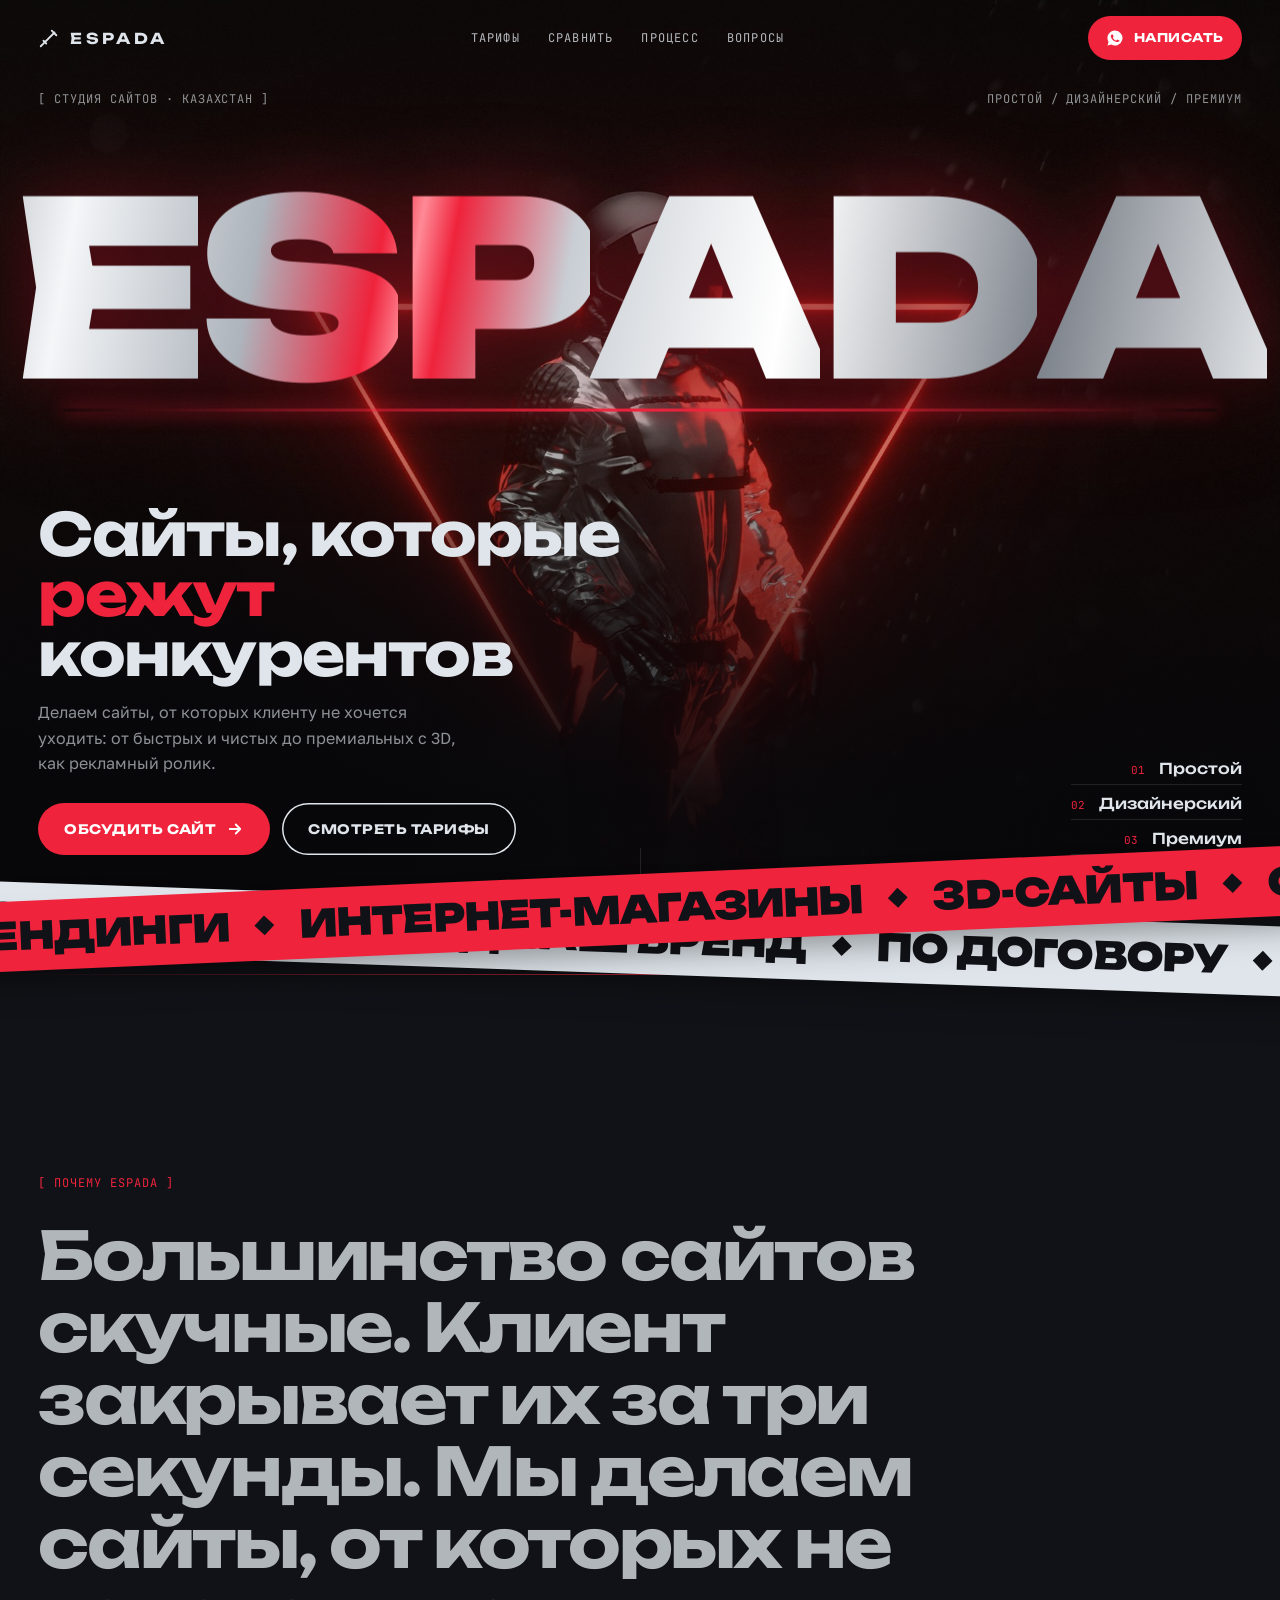
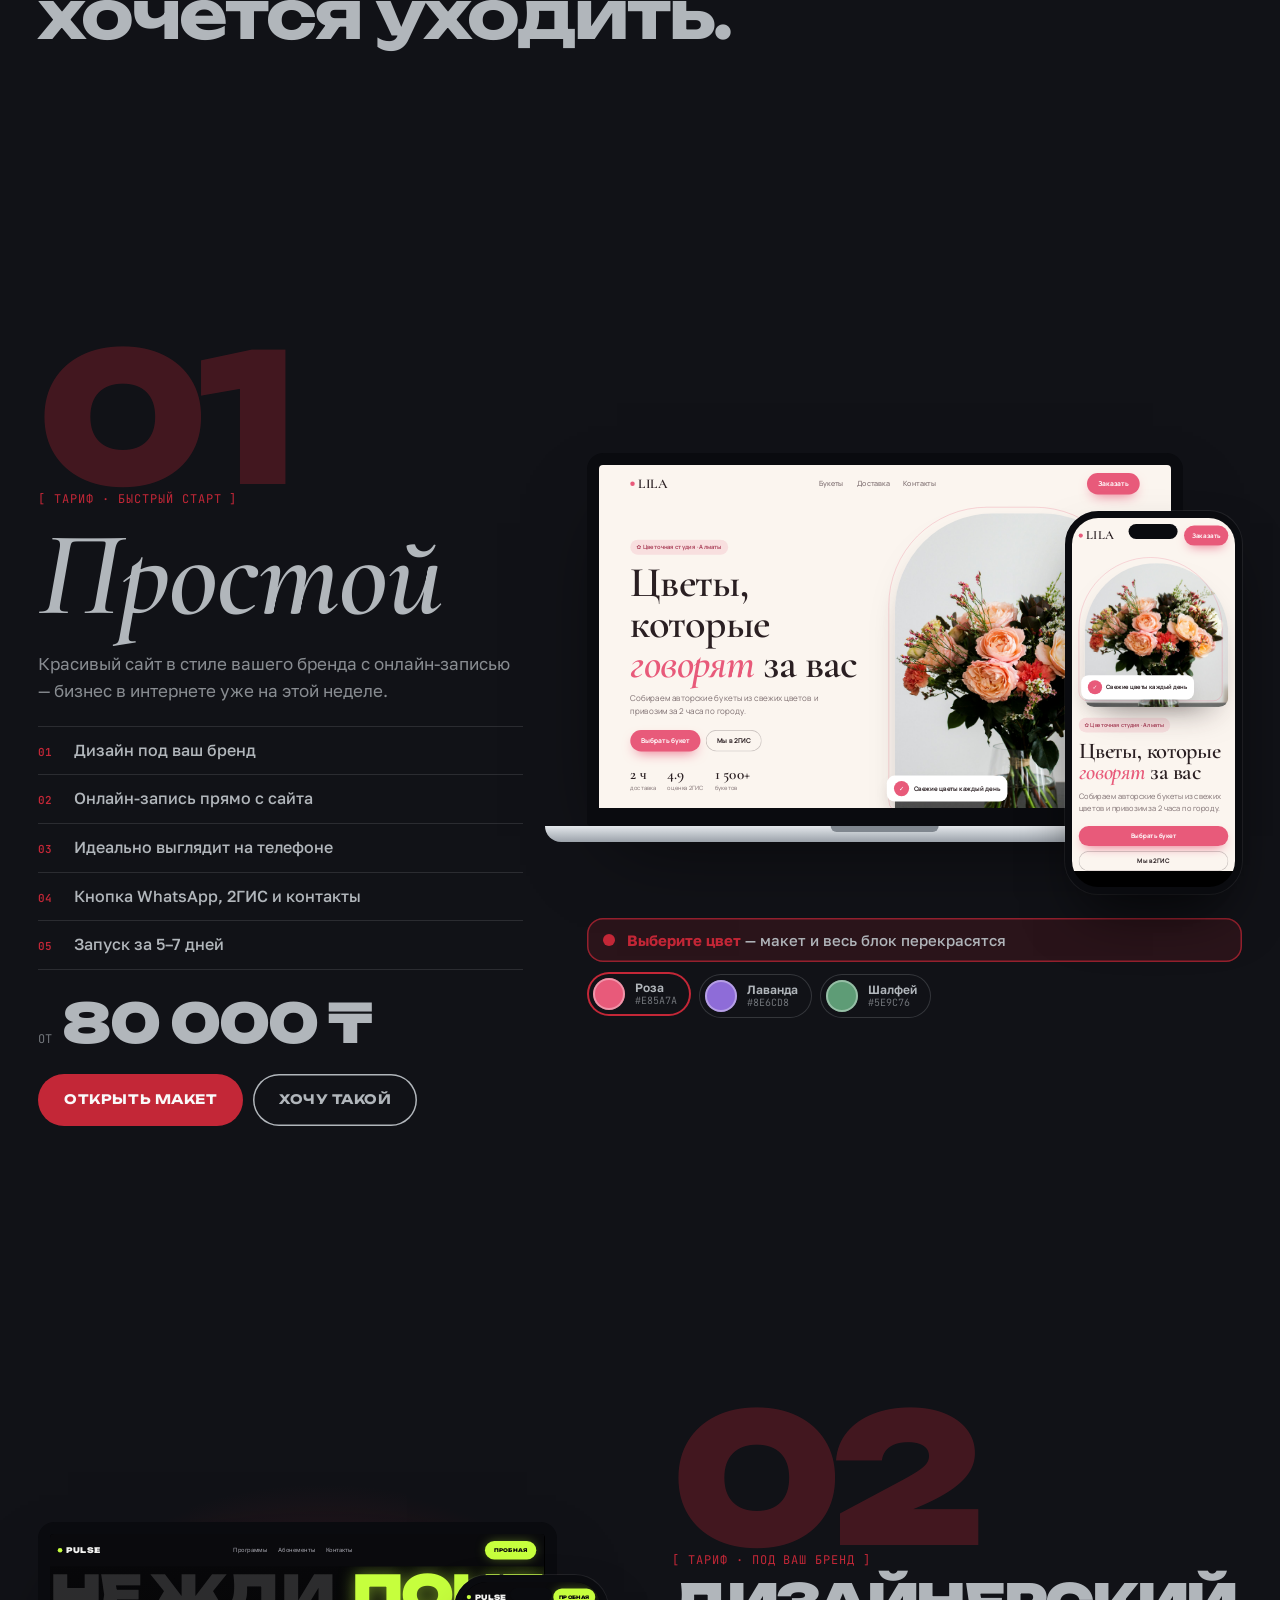
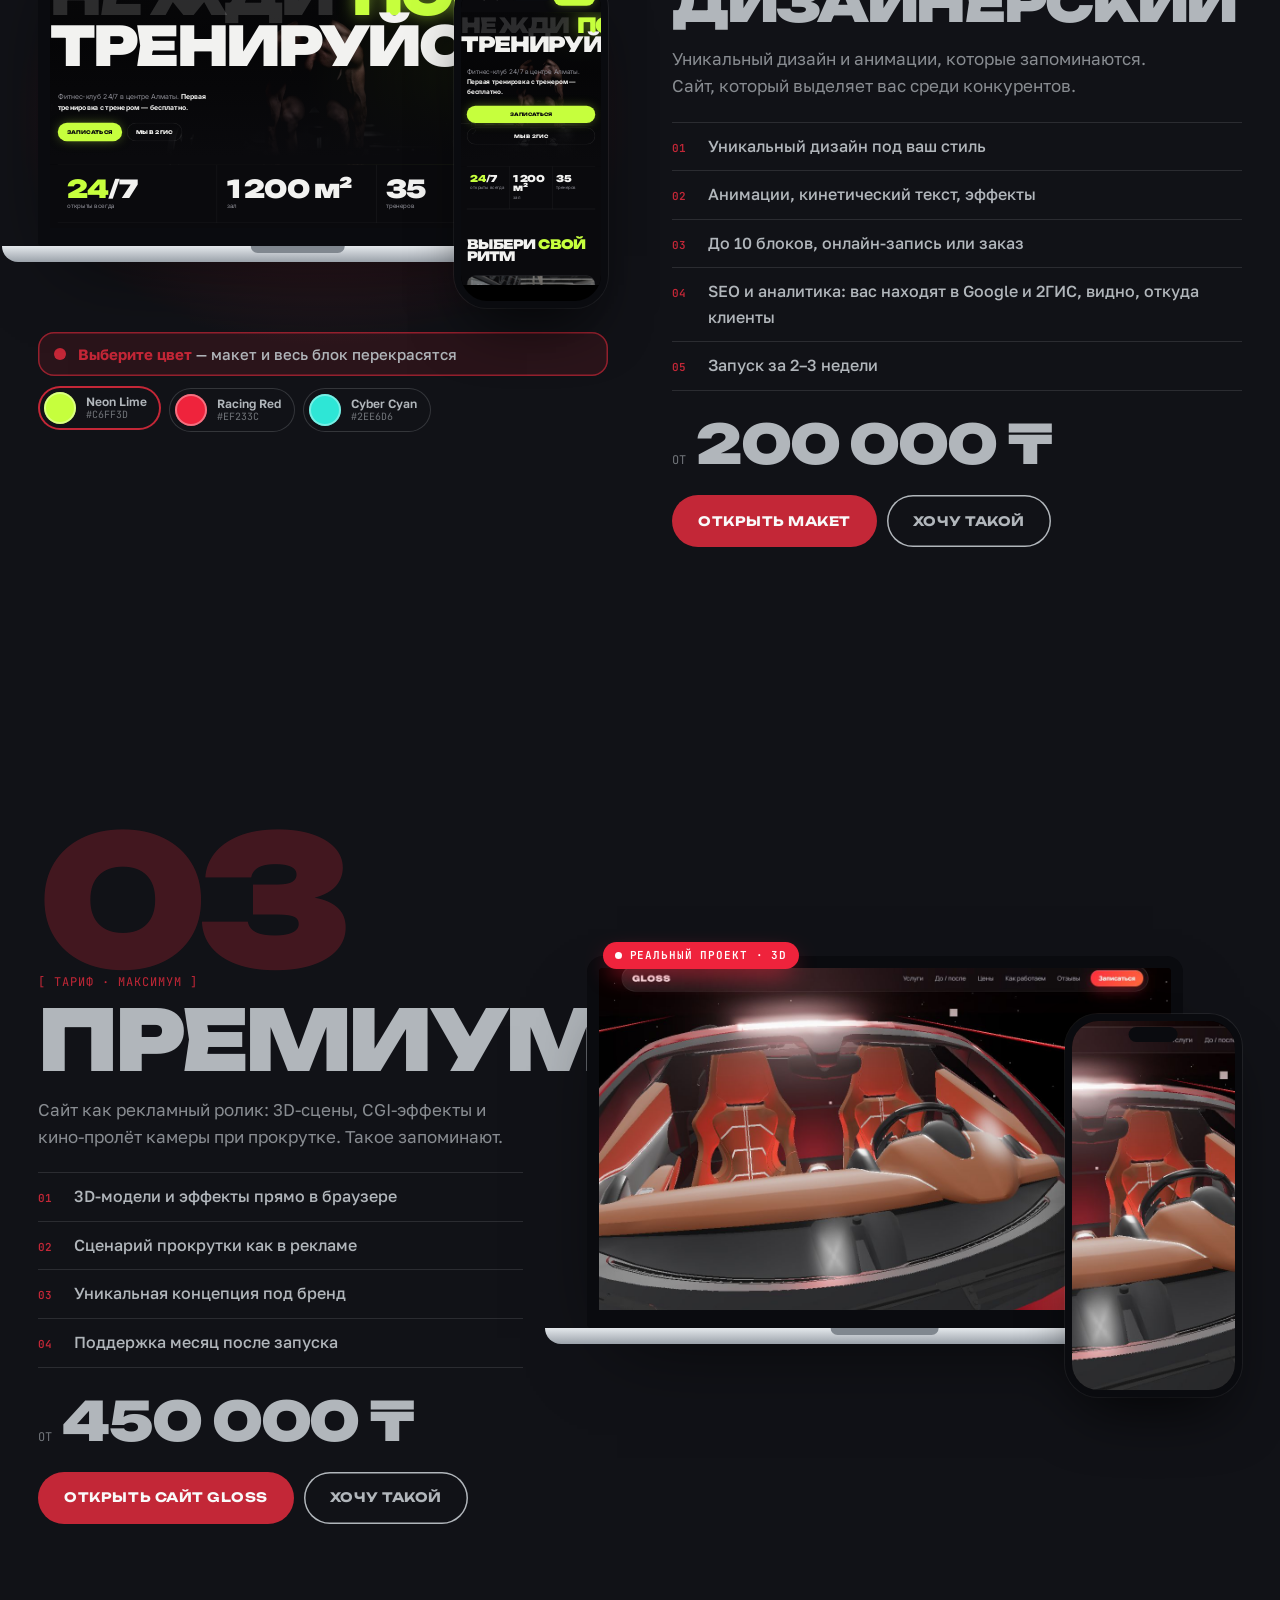
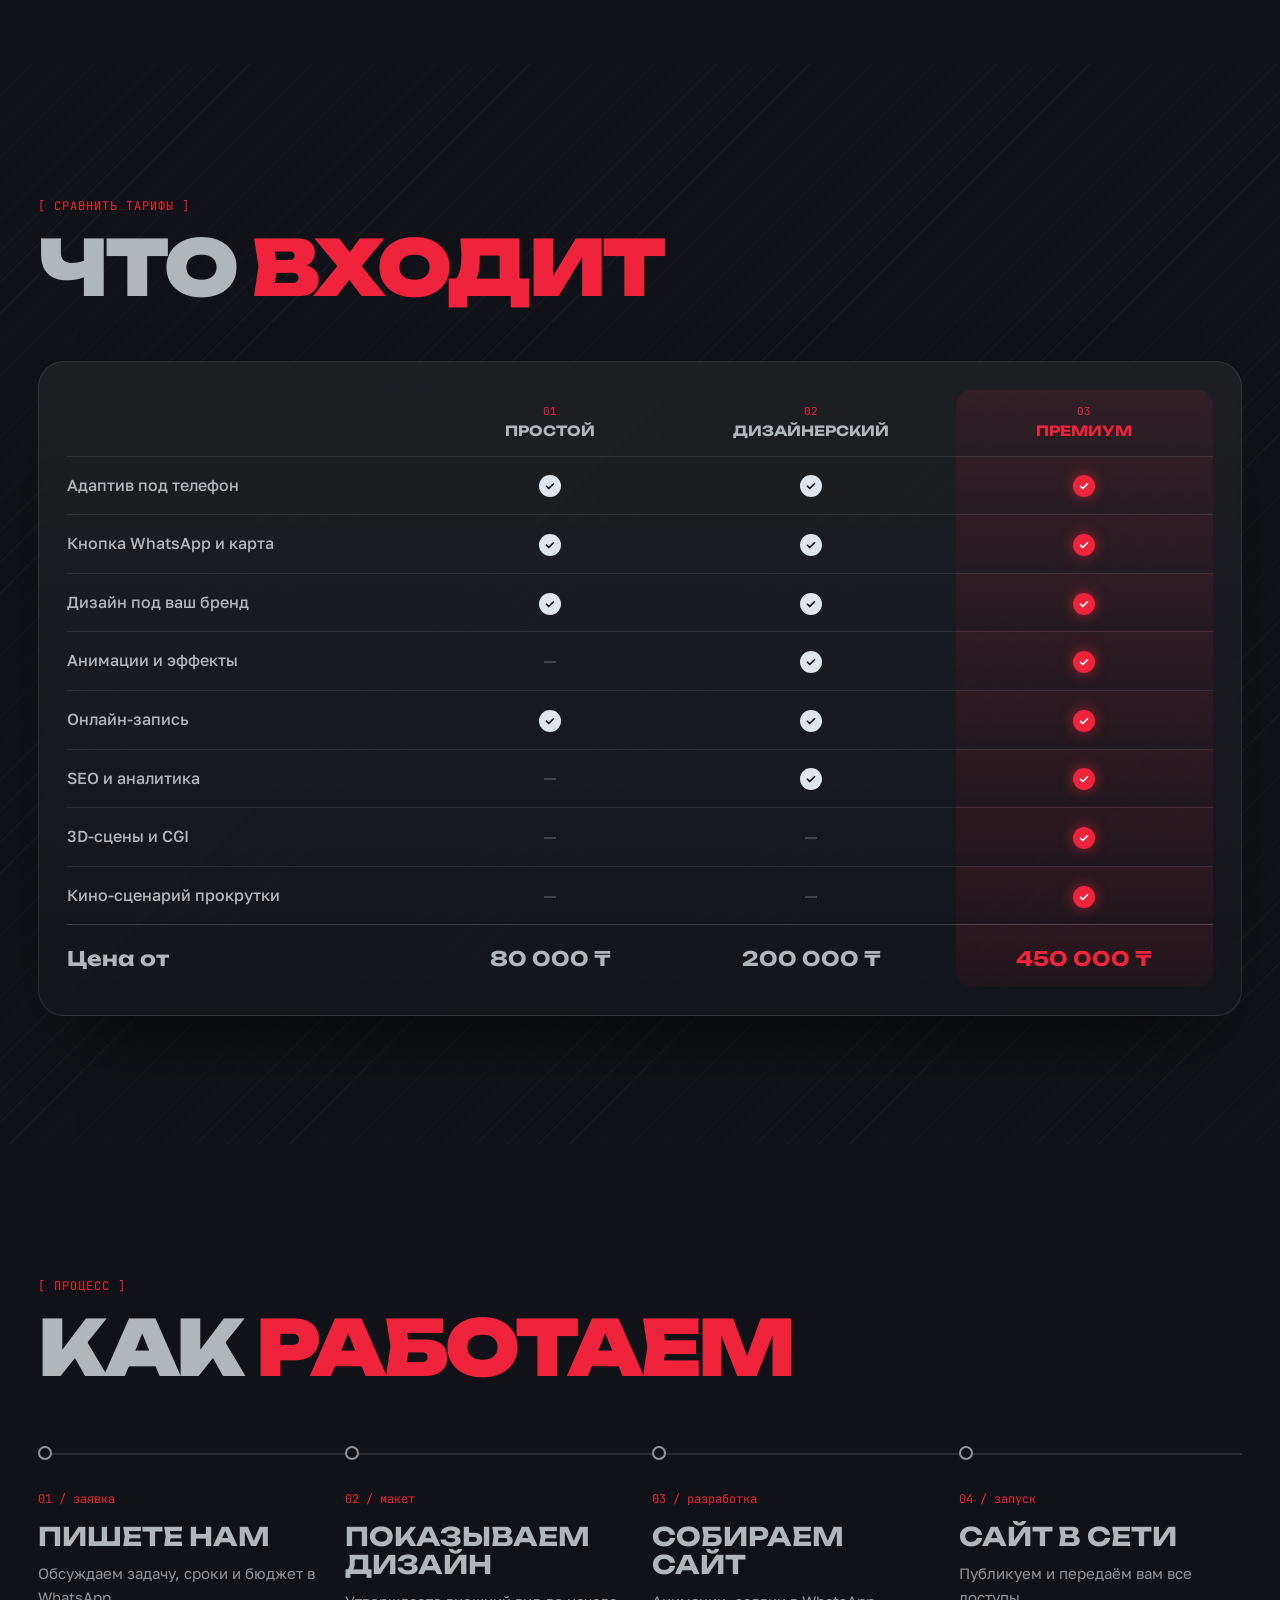
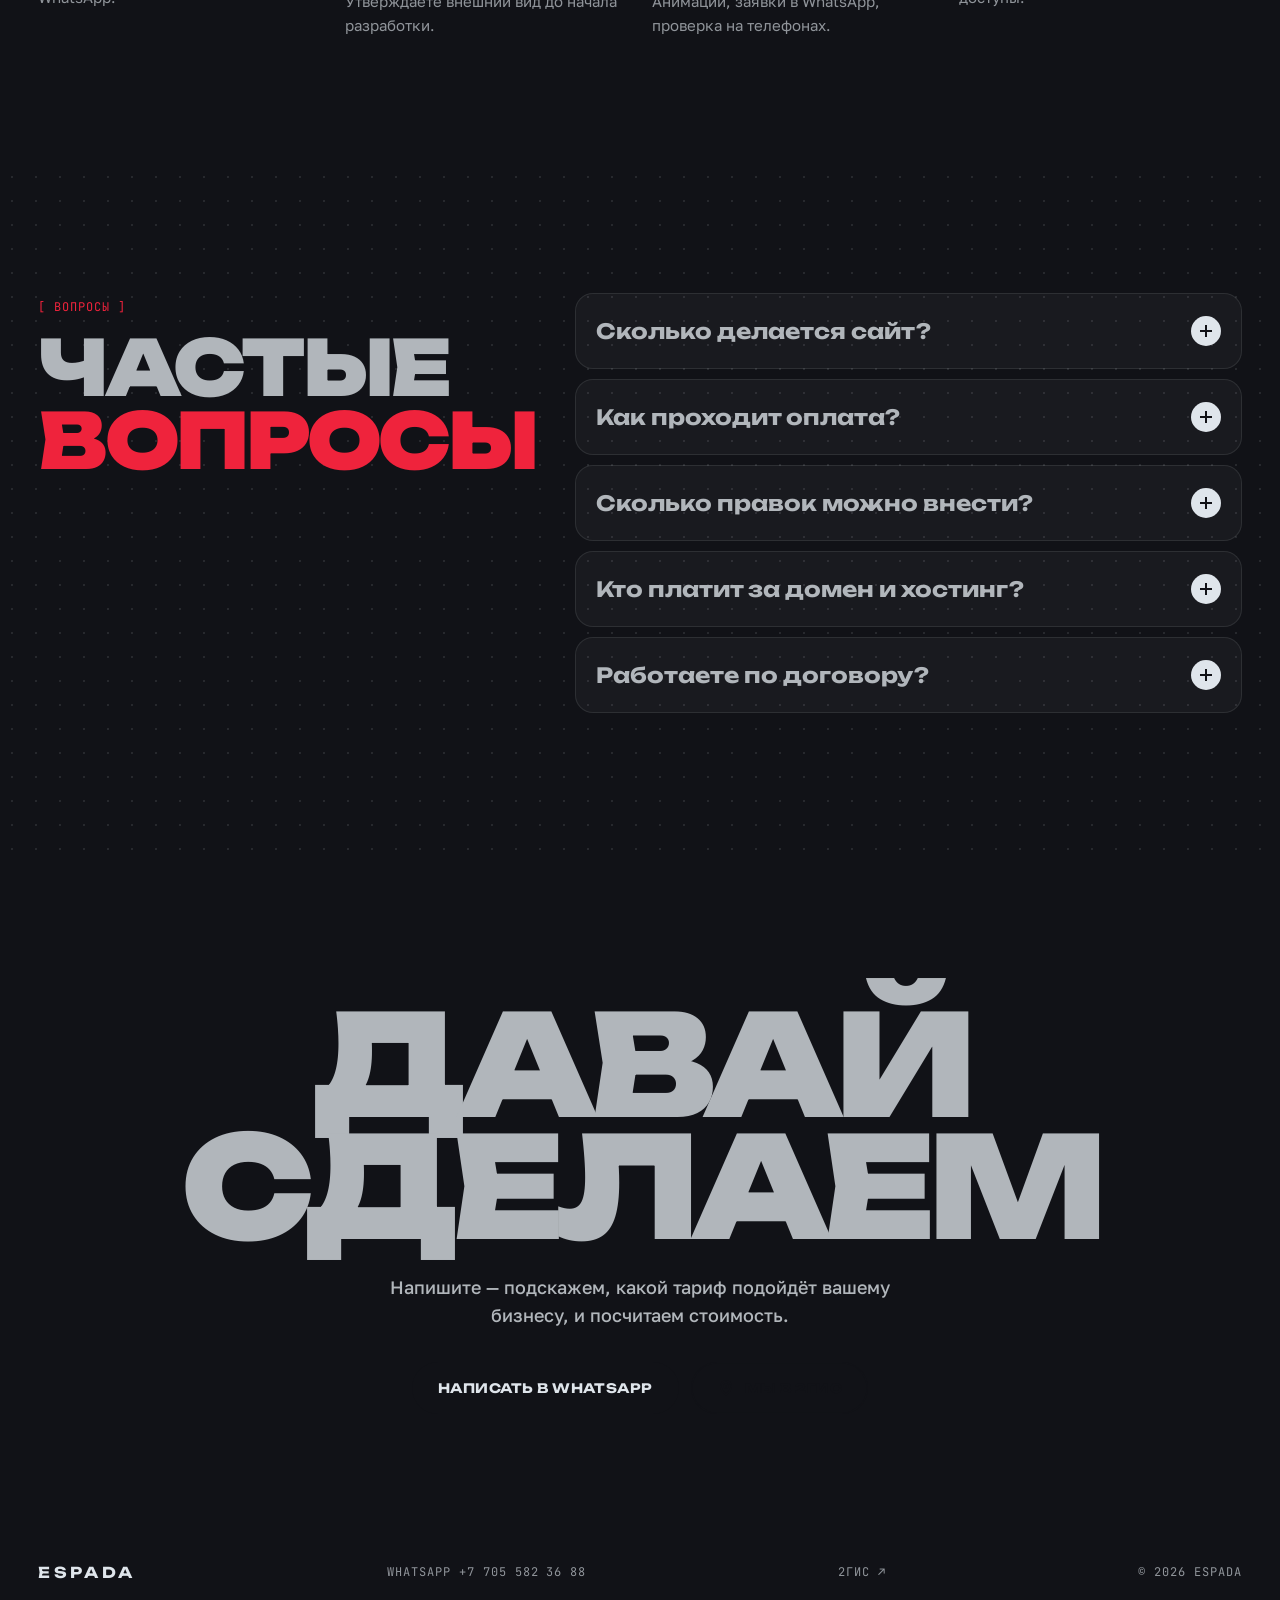
==== espada/index.html @ 8c9528d0 "ESPADA: astronaut hero instead of 3D, one-time title sheen, pause hidden mockups Co-Authored-By: Cla" ====
<!doctype html>
<html lang="ru">
<head>
<meta charset="utf-8">
<meta name="viewport" content="width=device-width, initial-scale=1, viewport-fit=cover">
<title>ESPADA — студия сайтов</title>
<meta name="description" content="ESPADA — студия сайтов. Простой, дизайнерский и премиум-сайт. Посмотрите живые макеты и выберите свой.">
<meta name="theme-color" content="#111217">
<link rel="icon" href="data:image/svg+xml,%3Csvg xmlns=%27http://www.w3.org/2000/svg%27 viewBox=%270 0 32 32%27%3E%3Crect width=%2732%27 height=%2732%27 rx=%278%27 fill=%27%23111217%27/%3E%3Cpath d=%27M8 24L22 10M19 8l5 5%27 stroke=%27%23EF233C%27 stroke-width=%273%27 stroke-linecap=%27round%27/%3E%3C/svg%3E">
<link rel="preconnect" href="https://fonts.googleapis.com">
<link rel="preconnect" href="https://fonts.gstatic.com" crossorigin>
<link href="https://fonts.googleapis.com/css2?family=Unbounded:wght@500;700;900&family=JetBrains+Mono:wght@400;600&family=Golos+Text:wght@400;500;600&family=Cormorant+Garamond:ital,wght@1,600&display=swap" rel="stylesheet">
<style>
/* Палитра портфолио: Obsidian Black, Ice Grey, Racing Red */
:root{
  --black:#111217; --black2:#191a21; --grey:#DFE5EB; --red:#EF233C; --white:#fff;
  --dim:rgba(223,229,235,.62); --line:rgba(223,229,235,.12);
  --display:"Unbounded","Arial Black",system-ui,sans-serif;
  --mono:"JetBrains Mono",Consolas,"Courier New",monospace;
  --text:"Golos Text",system-ui,-apple-system,"Segoe UI",Roboto,Arial,sans-serif;
  --ease:cubic-bezier(.16,1,.3,1);
  --pad:clamp(16px,3vw,40px);
}
*,*::before,*::after{box-sizing:border-box}
*{margin:0;padding:0}
html{background:var(--black);-webkit-text-size-adjust:100%;scroll-behavior:smooth}
body{background:var(--black);color:var(--grey);font:400 16px/1.6 var(--text);overflow-x:hidden;-webkit-font-smoothing:antialiased}
a{color:inherit;text-decoration:none}
button{font:inherit;color:inherit;background:none;border:0;cursor:pointer}
::selection{background:var(--red);color:var(--black)}
:focus-visible{outline:2px solid var(--red);outline-offset:4px}
.wrap{width:min(1240px,100% - var(--pad)*2);margin-inline:auto}
main{overflow-x:clip}
.mono{font:400 12px/1.5 var(--mono);letter-spacing:.08em;text-transform:uppercase}
.red{color:var(--red)}

/* ── Загрузка ── */
.loader{position:fixed;inset:0;z-index:100;background:var(--black);display:grid;place-content:center;justify-items:center;gap:14px;transition:opacity .5s,visibility .5s}
.loader b{font:700 18px/1 var(--display);letter-spacing:.3em}
.loader i{display:block;width:170px;height:4px;background:var(--line);overflow:hidden;border-radius:4px}
.loader i::after{content:"";display:block;height:100%;background:var(--red);animation:load 1s var(--ease) forwards;transform-origin:left}
@keyframes load{from{transform:scaleX(0)}to{transform:scaleX(1)}}
.loaded .loader{opacity:0;visibility:hidden}

/* ── Шапка ── */
.top{position:fixed;top:0;left:0;right:0;z-index:50;padding:16px var(--pad);display:flex;align-items:center;justify-content:space-between;gap:16px;pointer-events:none}
.top > *{pointer-events:auto}
.top{transition:background .35s,box-shadow .35s}
.top.scrolled{pointer-events:auto;background:rgba(17,18,23,.86);-webkit-backdrop-filter:blur(14px);backdrop-filter:blur(14px);box-shadow:0 1px 0 var(--line)}
.brand,.nav{color:var(--grey)}
.brand{display:flex;align-items:center;gap:10px;font:700 15px/1 var(--display);letter-spacing:.22em}
.brand svg{width:22px;height:22px}
.nav{display:flex;gap:28px}
.nav a{font:400 12px/1 var(--mono);letter-spacing:.1em;text-transform:uppercase;opacity:.8}
.nav a:hover{opacity:1}

.btn{position:relative;display:inline-flex;align-items:center;justify-content:center;gap:10px;min-height:52px;padding:0 26px;border-radius:999px;font:700 13px/1 var(--display);letter-spacing:.04em;text-transform:uppercase;overflow:hidden;isolation:isolate;transition:transform .3s var(--ease),color .3s}
.btn svg{width:18px;height:18px;flex:none}
.btn::before{content:"";position:absolute;inset:0;z-index:-1;border-radius:inherit;transform:translateY(101%);transition:transform .45s var(--ease)}
.btn:hover::before{transform:none}
.btn:active{transform:scale(.97)}
.btn-red{background:var(--red);color:var(--white)}
.btn-red::before{background:var(--white)}
.btn-red:hover{color:var(--black)}
.btn-line{box-shadow:inset 0 0 0 1.5px currentColor}
.btn-line::before{background:currentColor}
.on-dark .btn-line:hover{color:var(--black)}
.on-light .btn-line:hover{color:var(--grey)}
.btn-black{background:var(--black);color:var(--grey)}
.btn-black::before{background:var(--white)}
.btn-black:hover{color:var(--black)}
.top .btn{min-height:44px;padding:0 18px;font-size:12px}

/* ── Первый экран ── */
.hero{position:relative;height:100svh;min-height:640px;overflow:hidden;background:
  radial-gradient(60% 50% at 50% 45%,rgba(239,35,60,.16),transparent 70%),var(--black)}
.hero-word{position:absolute;left:50%;top:32%;transform:translate(-50%,-50%);display:flex;font:900 clamp(78px,19vw,280px)/.9 var(--display);letter-spacing:-.05em;white-space:nowrap;user-select:none;pointer-events:none;perspective:900px;filter:drop-shadow(0 0 40px rgba(239,35,60,.35)) drop-shadow(0 18px 30px rgba(0,0,0,.6))}
.hero-word span{display:block;color:transparent;
  background:linear-gradient(100deg,#6f757e 0%,#f4f6f8 22%,#aeb4bc 38%,#EF233C 48%,#ff8a96 51%,#EF233C 54%,#c9ced4 64%,#ffffff 80%,#7d838c 100%);
  background-size:600% 100%;background-position:calc(var(--i) * 20%) 0;-webkit-background-clip:text;background-clip:text;
  animation:letterIn 1.3s var(--ease) both,sheen 2.6s ease-in-out 1 both;animation-delay:calc(.25s + var(--i) * .09s),calc(1.4s + var(--i) * .06s);
  transform-origin:50% 100%}
.hero-word span:nth-child(odd){--dir:1}.hero-word span:nth-child(even){--dir:-1}
@keyframes letterIn{from{opacity:0;transform:translateY(60%) rotateX(-90deg);filter:blur(12px)}to{opacity:1;transform:none;filter:none}}
@keyframes sheen{from{background-position:calc(var(--i) * 20% + 300%) 0}to{background-position:calc(var(--i) * 20% - 100%) 0}}
.hero-word::after{content:"";position:absolute;left:4%;right:4%;bottom:-.06em;height:3px;background:linear-gradient(90deg,transparent,var(--red),transparent);box-shadow:0 0 18px var(--red);transform:scaleX(0);animation:underline 1.2s var(--ease) 1s forwards}
@keyframes underline{to{transform:scaleX(1)}}
@media (prefers-reduced-motion:reduce){.hero-word span{animation:none}.hero-word::after{animation:none;transform:none}}
#bg{position:absolute;inset:0;width:100%;height:100%;display:block;object-fit:cover;object-position:50% 30%;transform:scale(1.08);transition:transform 2.4s var(--ease)}
.loaded #bg{transform:none}
.nogl #bg{display:none}
.hero::after{content:"";position:absolute;inset:0;pointer-events:none;background:radial-gradient(70% 55% at 15% 85%,rgba(7,7,10,.85),transparent 70%),linear-gradient(180deg,rgba(7,7,10,.45),transparent 25%,transparent 42%,rgba(7,7,10,.92) 88%)}
.hero > *:not(#bg){z-index:1}
.slash{position:absolute;left:-10%;top:58%;width:120%;height:2px;background:linear-gradient(90deg,transparent,var(--red) 20%,var(--red) 80%,transparent);transform:rotate(-14deg) scaleX(0);transform-origin:left;box-shadow:0 0 24px var(--red);opacity:.85;pointer-events:none}
.loaded .slash{animation:slash 1.1s .35s var(--ease) forwards}
@keyframes slash{to{transform:rotate(-14deg) scaleX(1)}}
.hero-tag{position:absolute;top:90px;left:var(--pad);right:var(--pad);display:flex;justify-content:space-between;gap:16px;color:var(--dim)}
.hero-ui{position:absolute;left:var(--pad);right:var(--pad);bottom:clamp(24px,5vh,48px);display:grid;grid-template-columns:1fr auto;gap:32px;align-items:end}
.hero h1{font:700 clamp(30px,4.6vw,64px)/1.02 var(--display);letter-spacing:-.03em;max-width:13ch}
.hero h1 em{font-style:normal;color:var(--red)}
.hero p{color:var(--dim);max-width:440px;margin:16px 0 26px}
.hero .cta{display:flex;gap:12px;flex-wrap:wrap}
.tier-index{display:grid;gap:4px;text-align:right}
.tier-index a{display:flex;gap:14px;justify-content:flex-end;align-items:baseline;padding:6px 0;border-bottom:1px solid var(--line);font:500 15px/1.2 var(--display);transition:color .25s,padding .3s var(--ease)}
.tier-index a span{font:400 11px/1 var(--mono);color:var(--red)}
.tier-index a:hover{color:var(--red);padding-right:8px}
.scroll-hint{position:absolute;left:50%;bottom:14px;transform:translateX(-50%);width:1px;height:38px;background:var(--line);overflow:hidden}
.scroll-hint::after{content:"";position:absolute;left:0;top:-40%;width:100%;height:40%;background:var(--red);animation:hint 1.8s infinite}
@keyframes hint{to{top:100%}}

/* ── Лента ── */
.ribbon{position:relative;z-index:2;background:var(--red);color:var(--black);transform:rotate(-2.5deg);margin:-26px -4% 0;padding:16px 0;overflow:hidden;box-shadow:0 20px 40px -20px rgba(0,0,0,.6)}
.ribbon.alt{background:var(--grey);transform:rotate(2deg);margin-top:-40px;z-index:1}
.track{display:flex;width:max-content;animation:run 26s linear infinite}
.ribbon.alt .track{animation-direction:reverse;animation-duration:32s}
.track span{display:flex;align-items:center;gap:28px;padding-right:28px;font:900 clamp(20px,3vw,38px)/1 var(--display);text-transform:uppercase;letter-spacing:-.02em;white-space:nowrap}
.track span::after{content:"";width:14px;height:14px;background:currentColor;transform:rotate(45deg)}
@keyframes run{to{transform:translateX(-50%)}}

/* ── Манифест ── */
.manifest{background:var(--grey);color:var(--black);padding:clamp(110px,16vw,200px) 0 clamp(90px,12vw,160px)}
.manifest .mono{color:var(--red);margin-bottom:28px;display:block}
.manifest p{font:700 clamp(28px,5.2vw,74px)/1.08 var(--display);letter-spacing:-.035em;max-width:17ch}
.manifest .w{opacity:.14;transition:opacity .35s}
.manifest .w.on{opacity:1}
.manifest .w.r.on{color:var(--red)}

/* ── Тарифы ── */
.tier{position:relative;padding:clamp(80px,11vw,150px) 0;overflow:hidden}
.tier.light{background:var(--grey);color:var(--black)}
.tier.dark{background:var(--black);color:var(--grey)}
.tier.premium{background:radial-gradient(70% 60% at 75% 50%,rgba(239,35,60,.32),transparent 70%),radial-gradient(40% 40% at 10% 90%,rgba(239,35,60,.18),transparent 70%),var(--black)}
.tier-grid{display:grid;grid-template-columns:.85fr 1.15fr;gap:clamp(32px,5vw,80px);align-items:center}
.tier.flip .tier-info{order:2}
.tier.flip .tier-grid{grid-template-columns:1fr 1fr}
.tier-grid>*{min-width:0}
.tier.flip h2{font-size:clamp(26px,7.2vw,52px)}
.big-n{font:900 clamp(90px,14vw,200px)/.8 var(--display);letter-spacing:-.06em;color:currentColor;opacity:.1;display:block;margin-bottom:-.12em}
.tier .mono{display:inline-block;margin:22px 0 10px;color:var(--red)}
.tier h2{font:900 clamp(34px,8.6vw,84px)/.92 var(--display);letter-spacing:-.045em;text-transform:uppercase;white-space:nowrap}
.tier .lead{margin:18px 0 22px;max-width:44ch;opacity:.75;font-size:17px}
.tier ul{list-style:none;display:grid;gap:0;margin-bottom:26px}
.tier li{display:flex;gap:14px;align-items:baseline;padding:11px 0;border-top:1px solid currentColor;border-color:color-mix(in srgb,currentColor 16%,transparent);font-weight:500}
.tier li:last-child{border-bottom:1px solid color-mix(in srgb,currentColor 16%,transparent)}
.tier li b{font:600 11px/1 var(--mono);color:var(--red);flex:none;width:22px}
.price{display:flex;align-items:baseline;gap:10px;margin-bottom:24px}
.price small{font:400 12px/1 var(--mono);text-transform:uppercase;opacity:.6}
.price strong{font:900 clamp(34px,5vw,54px)/1 var(--display);letter-spacing:-.04em}
.actions{display:flex;gap:10px;flex-wrap:wrap}

/* устройства */
.devices{position:relative;padding:0 9% 8% 0}
.laptop .screen{position:relative;border:clamp(6px,1vw,12px) solid #0a0b0f;border-bottom-width:clamp(10px,1.6vw,18px);border-radius:16px 16px 4px 4px;aspect-ratio:16/10;overflow:hidden;background:#000;box-shadow:0 40px 80px -30px rgba(0,0,0,.65)}
.laptop .base{position:relative;height:clamp(10px,1.3vw,16px);margin:0 -7%;background:linear-gradient(#e4e8ec,#9ba2aa);border-radius:0 0 18px 18px;box-shadow:0 24px 40px -18px rgba(0,0,0,.6)}
.laptop .base::before{content:"";position:absolute;left:50%;top:0;width:16%;height:40%;transform:translateX(-50%);background:#80878f;border-radius:0 0 8px 8px}
.phone{position:absolute;right:0;bottom:0;width:27%;aspect-ratio:390/844;border:clamp(4px,.6vw,7px) solid #0a0b0f;border-radius:clamp(18px,2.6vw,34px);overflow:hidden;background:#000;box-shadow:0 30px 60px -20px rgba(0,0,0,.75),0 0 0 1px rgba(255,255,255,.08)}
.phone::before{content:"";position:absolute;z-index:3;left:50%;top:6px;width:30%;height:4%;max-height:18px;transform:translateX(-50%);background:#0a0b0f;border-radius:20px}
.screen iframe,.phone iframe{position:absolute;left:0;top:0;border:0;transform-origin:0 0;pointer-events:none}
.screen iframe{width:1280px;height:800px;transform:scale(var(--s,.4))}
.phone iframe{width:390px;height:844px;transform:scale(var(--s,.3))}
.slides img{position:absolute;inset:0;width:100%;height:100%;object-fit:cover;opacity:0;transform:scale(1.06);transition:opacity 1s,transform 6s linear}
.slides img.on{opacity:1;transform:scale(1)}
.phone .slides img{object-position:62% 50%}
.live{position:absolute;z-index:4;top:-14px;left:16px;display:inline-flex;align-items:center;gap:8px;padding:8px 12px;border-radius:999px;background:var(--red);color:#fff;font:600 11px/1 var(--mono);letter-spacing:.08em;text-transform:uppercase;box-shadow:0 10px 24px -8px var(--red)}
.live i{width:7px;height:7px;border-radius:50%;background:#fff;animation:blink 1.2s infinite}
@keyframes blink{50%{opacity:.25}}

.swatches{display:flex;gap:8px;margin-top:22px;flex-wrap:wrap}
.sw{display:flex;align-items:center;gap:10px;min-height:44px;padding:6px 14px 6px 6px;border-radius:999px;box-shadow:inset 0 0 0 1px color-mix(in srgb,currentColor 22%,transparent);transition:box-shadow .25s,transform .25s}
.sw i{width:32px;height:32px;border-radius:50%;flex:none;box-shadow:inset 0 0 0 2px rgba(255,255,255,.35)}
.sw span{display:grid;text-align:left;font:600 12px/1.15 var(--text)}
.sw small{font:400 10px/1.2 var(--mono);opacity:.6}
.sw[aria-pressed="true"]{box-shadow:inset 0 0 0 2px var(--red);transform:translateY(-2px)}
.sw-hint{font:400 11px/1.4 var(--mono);text-transform:uppercase;letter-spacing:.08em;opacity:.55;margin-top:10px}

/* ── Сравнение ── */
.compare{background:var(--grey);color:var(--black);padding:clamp(80px,10vw,140px) 0}
.sec-h{font:900 clamp(36px,6vw,84px)/.95 var(--display);letter-spacing:-.045em;text-transform:uppercase;margin:14px 0 clamp(32px,5vw,56px)}
.sec-h em{font-style:normal;color:var(--red)}
.compare .mono,.how .mono,.faq .mono{color:var(--red)}
table{width:100%;border-collapse:collapse}
th,td{padding:16px 10px;text-align:center;border-bottom:1px solid rgba(17,18,23,.14)}
th:first-child,td:first-child{text-align:left;padding-left:0}
thead th{font:700 14px/1.2 var(--display);text-transform:uppercase;vertical-align:bottom}
thead th span{display:block;font:400 11px/1 var(--mono);color:var(--red);margin-bottom:6px}
thead th:last-child{color:var(--red)}
td{font-weight:500}
td.y::before{content:"";display:inline-block;width:22px;height:22px;border-radius:50%;background:var(--black) url("data:image/svg+xml,%3Csvg xmlns='http://www.w3.org/2000/svg' viewBox='0 0 24 24' fill='none' stroke='%23DFE5EB' stroke-width='3.4' stroke-linecap='round' stroke-linejoin='round'%3E%3Cpath d='M5 12.5l4.5 4.5L19 7.5'/%3E%3C/svg%3E") center/12px no-repeat;vertical-align:middle}
td.y.r::before{background-color:var(--red)}
td.n::before{content:"";display:inline-block;width:12px;height:2px;background:rgba(17,18,23,.3);vertical-align:middle}
tfoot td{font:700 clamp(14px,1.6vw,20px)/1.2 var(--display);border-bottom:0;padding-top:22px}
.th-s{display:none}

/* ── Как работаем ── */
.how{padding:clamp(80px,10vw,140px) 0;background:var(--black)}
.steps{position:relative;display:grid;grid-template-columns:repeat(4,1fr);gap:24px;padding-top:44px;--p:0}
.steps::before,.steps::after{content:"";position:absolute;left:0;right:0;top:12px;height:2px;background:var(--line)}
.steps::after{background:var(--red);transform:scaleX(var(--p));transform-origin:left;box-shadow:0 0 16px var(--red)}
.step{position:relative}
.step::before{content:"";position:absolute;top:-39px;left:0;width:14px;height:14px;border-radius:50%;background:var(--black);box-shadow:inset 0 0 0 2px var(--dim);transition:background .3s,box-shadow .3s}
.step.on::before{background:var(--red);box-shadow:0 0 0 6px rgba(239,35,60,.2)}
.step .n{font:400 12px/1 var(--mono);color:var(--red)}
.step h3{font:700 clamp(20px,2vw,26px)/1.1 var(--display);text-transform:uppercase;margin:12px 0 10px}
.step p{color:var(--dim);font-size:15px}

/* ── Вопросы ── */
.faq{background:var(--grey);color:var(--black);padding:clamp(80px,10vw,140px) 0}
.faq-grid{display:grid;grid-template-columns:.8fr 1.2fr;gap:40px;align-items:start}
details{border-top:1px solid rgba(17,18,23,.16)}
details:last-child{border-bottom:1px solid rgba(17,18,23,.16)}
summary{list-style:none;cursor:pointer;display:flex;justify-content:space-between;align-items:center;gap:16px;padding:22px 0;min-height:44px;font:700 clamp(16px,1.8vw,21px)/1.25 var(--display)}
summary::-webkit-details-marker{display:none}
summary i{position:relative;flex:none;width:30px;height:30px;border-radius:50%;background:var(--black);transition:background .3s,transform .4s var(--ease)}
summary i::before,summary i::after{content:"";position:absolute;left:50%;top:50%;width:12px;height:2px;background:var(--grey);transform:translate(-50%,-50%)}
summary i::after{transform:translate(-50%,-50%) rotate(90deg)}
details[open] summary i{background:var(--red);transform:rotate(45deg)}
details p{padding:0 0 22px;max-width:60ch;color:#3a3d46}

/* ── Финал ── */
.final{background:var(--red);color:var(--black);padding:clamp(90px,12vw,170px) 0 clamp(70px,9vw,120px);text-align:center;overflow:hidden}
.final h2{font:900 clamp(48px,11vw,170px)/.86 var(--display);letter-spacing:-.06em;text-transform:uppercase}
.final p{max-width:46ch;margin:26px auto 32px;font-size:18px;font-weight:500}
.final-cta{display:flex;gap:12px;justify-content:center;flex-wrap:wrap}
.final .btn-line{color:var(--black)}
.final .btn-line:hover{color:var(--red)}
.final .btn-line::before{background:var(--black)}
footer{background:var(--black);padding:34px 0 42px}
footer .wrap{display:flex;flex-wrap:wrap;gap:16px;justify-content:space-between;align-items:center;color:var(--dim)}
footer .brand{mix-blend-mode:normal;color:var(--grey)}

/* ═══ Стильные тёмные фоны вместо светлых блоков ═══ */
:root{--grain:url("data:image/svg+xml,%3Csvg xmlns='http://www.w3.org/2000/svg' width='160' height='160'%3E%3Cfilter id='n'%3E%3CfeTurbulence type='fractalNoise' baseFrequency='.9' numOctaves='3' stitchTiles='stitch'/%3E%3C/filter%3E%3Crect width='100%25' height='100%25' filter='url(%23n)' opacity='.55'/%3E%3C/svg%3E")}

/* манифест: красный прожектор плавает + зерно плёнки */
.manifest{position:relative;overflow:hidden;color:var(--grey);background:
  radial-gradient(45% 60% at var(--sx,30%) 40%,rgba(239,35,60,.30),transparent 70%),
  radial-gradient(35% 45% at 85% 90%,rgba(223,229,235,.07),transparent 70%),#0c0d11}
.manifest::before{content:"";position:absolute;inset:0;background-image:var(--grain);opacity:.18;mix-blend-mode:overlay;pointer-events:none}
.manifest::after{content:"";position:absolute;left:0;right:0;top:0;height:1px;background:linear-gradient(90deg,transparent,rgba(239,35,60,.6),transparent)}
.manifest .wrap{position:relative;z-index:1}
.manifest .w{opacity:.16}
.manifest .w.on{opacity:1}
.manifest .w.r.on{text-shadow:0 0 40px rgba(239,35,60,.55)}
@keyframes drift{0%{--sx:20%}50%{--sx:70%}100%{--sx:20%}}
@property --sx{syntax:"<percentage>";inherits:false;initial-value:30%}
.manifest{animation:drift 14s ease-in-out infinite}

/* тариф 01: перспективная сетка-пол и свечение за устройствами */
.tier.grid-floor{color:var(--grey);background:
  radial-gradient(50% 55% at 72% 45%,rgba(239,35,60,.22),transparent 70%),
  linear-gradient(180deg,#15161c,#0e0f13)}
.tier.grid-floor::before{content:"";position:absolute;left:-50%;right:-50%;bottom:-10%;height:70%;
  background-image:linear-gradient(rgba(239,35,60,.38) 1.5px,transparent 1.5px),linear-gradient(90deg,rgba(239,35,60,.38) 1.5px,transparent 1.5px);
  background-size:64px 64px;transform:perspective(520px) rotateX(62deg);transform-origin:50% 100%;
  -webkit-mask-image:linear-gradient(180deg,transparent,#000 55%);mask-image:linear-gradient(180deg,transparent,#000 55%);
  animation:floor 6s linear infinite;pointer-events:none}
@keyframes floor{to{background-position:0 64px}}
.tier.grid-floor::after{content:"";position:absolute;left:0;right:0;bottom:62%;height:2px;background:linear-gradient(90deg,transparent,rgba(239,35,60,.9),transparent);box-shadow:0 0 40px 8px rgba(239,35,60,.35);pointer-events:none}
.tier.grid-floor .wrap{position:relative;z-index:1}

/* сравнение: стеклянная карточка, колонка «Премиум» подсвечена */
.compare{position:relative;overflow:hidden;color:var(--grey);background:
  repeating-linear-gradient(135deg,rgba(223,229,235,.025) 0 1px,transparent 1px 22px),
  radial-gradient(40% 50% at 90% 10%,rgba(239,35,60,.18),transparent 70%),#0b0c10}
.compare-card{border-radius:26px;padding:clamp(10px,2.4vw,28px);background:linear-gradient(180deg,rgba(255,255,255,.055),rgba(255,255,255,.015));
  border:1px solid rgba(223,229,235,.12);-webkit-backdrop-filter:blur(8px);backdrop-filter:blur(8px);box-shadow:0 40px 80px -40px rgba(0,0,0,.8)}
.compare th,.compare td{border-bottom-color:rgba(223,229,235,.1)}
.compare th:last-child,.compare td:last-child{background:linear-gradient(180deg,rgba(239,35,60,.10),rgba(239,35,60,.04))}
.compare thead th:last-child{border-radius:16px 16px 0 0}
.compare tfoot td:last-child{border-radius:0 0 16px 16px}
.compare td.y::before{background-color:var(--grey);background-image:url("data:image/svg+xml,%3Csvg xmlns='http://www.w3.org/2000/svg' viewBox='0 0 24 24' fill='none' stroke='%23111217' stroke-width='3.4' stroke-linecap='round' stroke-linejoin='round'%3E%3Cpath d='M5 12.5l4.5 4.5L19 7.5'/%3E%3C/svg%3E")}
.compare td.y.r::before{background-color:var(--red);background-image:url("data:image/svg+xml,%3Csvg xmlns='http://www.w3.org/2000/svg' viewBox='0 0 24 24' fill='none' stroke='white' stroke-width='3.4' stroke-linecap='round' stroke-linejoin='round'%3E%3Cpath d='M5 12.5l4.5 4.5L19 7.5'/%3E%3C/svg%3E");box-shadow:0 0 14px rgba(239,35,60,.6)}
.compare td.n::before{background:rgba(223,229,235,.22)}
.compare tbody tr{transition:background .25s}
.compare tbody tr:hover{background:rgba(223,229,235,.04)}

/* вопросы: точечная сетка и стеклянные строки */
.faq{position:relative;color:var(--grey);background:
  radial-gradient(rgba(223,229,235,.13) 1px,transparent 1.4px) 0 0/24px 24px,
  radial-gradient(45% 60% at 0% 100%,rgba(239,35,60,.2),transparent 70%),#111217}
.faq details{border:0;margin-bottom:10px;padding:0 20px;border-radius:18px;background:rgba(255,255,255,.035);border:1px solid rgba(223,229,235,.1);transition:background .3s,border-color .3s}
.faq details:last-child{border-bottom:1px solid rgba(223,229,235,.1)}
.faq details[open]{background:rgba(239,35,60,.08);border-color:rgba(239,35,60,.45)}
.faq summary i{background:var(--grey)}
.faq summary i::before,.faq summary i::after{background:var(--black)}
.faq details[open] summary i{background:var(--red)}
.faq details[open] summary i::before,.faq details[open] summary i::after{background:#fff}
.faq details p{color:var(--dim)}

@media (prefers-reduced-motion:reduce){.manifest,.tier.grid-floor::before{animation:none}}

/* ═══ Общий фон страницы: плавно перетекает между блоками и цветами макетов ═══ */
@property --pbg{syntax:"<color>";inherits:true;initial-value:#111217}
@property --pink{syntax:"<color>";inherits:true;initial-value:#DFE5EB}
@property --pacc{syntax:"<color>";inherits:true;initial-value:#EF233C}
@property --pon{syntax:"<color>";inherits:true;initial-value:#ffffff}
body{background:transparent}
#stage{position:fixed;inset:0;z-index:-1;pointer-events:none;background:
  radial-gradient(55% 50% at 78% 38%,color-mix(in srgb,var(--pacc) 30%,transparent),transparent 72%),
  radial-gradient(45% 45% at 8% 92%,color-mix(in srgb,var(--pacc) 16%,transparent),transparent 70%),var(--pbg)}

.manifest,.tier,.tier.premium,.compare,.how,.faq,.final{background:none;color:var(--pink);animation:none}
.manifest::before{display:none}
.manifest::after{background:linear-gradient(90deg,transparent,var(--pacc),transparent)}
.manifest .w.r.on{color:var(--pacc)}
.compare{background:repeating-linear-gradient(135deg,color-mix(in srgb,var(--pink) 4%,transparent) 0 1px,transparent 1px 22px)}
.faq{background:radial-gradient(color-mix(in srgb,var(--pink) 14%,transparent) 1px,transparent 1.4px) 0 0/24px 24px}
.tier .mono,.tier li b{color:var(--pacc)}
.tier .big-n{color:var(--pacc)!important;opacity:.28!important}
.tier .btn-red,.tier .btn-black{background:var(--pacc);color:var(--pon)}
.tier .btn-red::before,.tier .btn-black::before{background:var(--pink)}
.tier .btn-red:hover,.tier .btn-black:hover{color:var(--pbg)}
.tier .btn-line:hover{color:var(--pbg)!important}
.tier .sw[aria-pressed="true"]{box-shadow:inset 0 0 0 2px var(--pacc)}
#t1 h2{font-family:"Cormorant Garamond",Georgia,serif;font-style:italic;font-weight:600;text-transform:none;letter-spacing:-.01em;font-size:clamp(56px,13vw,120px);line-height:.95}
#t2 .devices::after{content:"";position:absolute;inset:-10% -5%;z-index:-1;background:radial-gradient(closest-side,color-mix(in srgb,var(--pacc) 35%,transparent),transparent)}
#t2 .devices{isolation:isolate}
.final .btn-black{background:var(--black);color:var(--grey)}

/* подсказка «выберите цвет» */
.sw-hint{display:flex!important;align-items:center;gap:12px;margin:24px 0 12px!important;padding:12px 16px;border-radius:16px;opacity:1!important;
  font:500 15px/1.35 var(--text)!important;text-transform:none!important;letter-spacing:0!important;
  background:color-mix(in srgb,var(--pacc) 14%,transparent);box-shadow:inset 0 0 0 1.5px color-mix(in srgb,var(--pacc) 70%,transparent)}
.sw-hint b{font-weight:700;color:var(--pacc)}
.sw-hint i{flex:none;width:12px;height:12px;border-radius:50%;background:var(--pacc);box-shadow:0 0 0 0 var(--pacc);animation:ping 1.6s infinite}
@keyframes ping{0%{box-shadow:0 0 0 0 color-mix(in srgb,var(--pacc) 70%,transparent)}80%,100%{box-shadow:0 0 0 12px transparent}}
.swatches{margin-top:0!important}
.swatches:not(.touched) .sw:not([aria-pressed="true"]){animation:nudge 2.4s ease-in-out infinite}
.swatches:not(.touched) .sw:nth-child(3){animation-delay:.3s}
@keyframes nudge{0%,70%,100%{transform:none}80%{transform:translateY(-4px)}90%{transform:translateY(0)}}
@media (prefers-reduced-motion:reduce){body{transition:none}.sw-hint i,.swatches .sw{animation:none!important}}

/* появление макетов */
.dev-in{opacity:1!important;transform:none!important}
.dev-in .laptop{opacity:0;transform:perspective(1400px) rotateX(24deg) translateY(90px) scale(.86);filter:blur(10px);transform-origin:50% 100%;
  transition:opacity 1.1s var(--ease),transform 1.6s var(--ease),filter 1.2s var(--ease)}
.dev-in .phone{opacity:0;transform:translate(60%,30px) rotate(8deg);transition:opacity 1s var(--ease) .45s,transform 1.4s var(--ease) .45s}
.dev-in .screen::after{content:"";position:absolute;inset:0;z-index:3;background:linear-gradient(180deg,#000,#0b0b0f);transition:opacity .9s ease .75s;pointer-events:none}
.dev-in .swatches,.dev-in .sw-hint,.dev-in .live{opacity:0;transform:translateY(20px);transition:opacity .8s var(--ease) .9s,transform .8s var(--ease) .9s}
.dev-in.in .laptop{opacity:1;transform:none;filter:none}
.dev-in.in .phone{opacity:1;transform:none}
.dev-in.in .screen::after{opacity:0}
.dev-in.in .swatches,.dev-in.in .sw-hint,.dev-in.in .live{opacity:1;transform:none}
@media (prefers-reduced-motion:reduce){.dev-in .laptop,.dev-in .phone,.dev-in .swatches,.dev-in .sw-hint,.dev-in .live{opacity:1;transform:none;filter:none;transition:none}.dev-in .screen::after{display:none}}

/* ── Окно просмотра макета ── */
.viewer{position:fixed;inset:0;z-index:90;display:flex;flex-direction:column;background:rgba(10,10,13,.94);-webkit-backdrop-filter:blur(10px);backdrop-filter:blur(10px);animation:vIn .45s var(--ease)}
.viewer[hidden]{display:none}
@keyframes vIn{from{opacity:0;transform:translateY(24px)}}
.v-bar{display:flex;align-items:center;gap:12px;padding:12px var(--pad);border-bottom:1px solid var(--line)}
.v-title{flex:1;min-width:0;font:700 14px/1.2 var(--display);white-space:nowrap;overflow:hidden;text-overflow:ellipsis}
.v-dev{display:flex;padding:4px;border-radius:999px;background:rgba(255,255,255,.06)}
.v-dev button{min-height:36px;padding:0 16px;border-radius:999px;font:600 12px/1 var(--mono);text-transform:uppercase;letter-spacing:.06em;color:var(--dim);transition:background .25s,color .25s}
.v-dev button[aria-pressed="true"]{background:var(--red);color:#fff}
.v-new{padding:10px 4px;color:var(--dim)}
.v-new:hover{color:var(--grey)}
.v-close{width:44px;height:44px;border-radius:50%;background:var(--grey);color:var(--black);font-size:18px;font-weight:700;flex:none;transition:background .25s,transform .3s var(--ease)}
.v-close:hover{background:var(--red);color:#fff;transform:rotate(90deg)}
.v-stage{flex:1;min-height:0;display:flex;align-items:center;justify-content:center;padding:clamp(10px,2vw,24px)}
.v-frame{flex:none;width:100%;height:100%;max-height:100%;border-radius:14px;overflow:hidden;background:#000;box-shadow:0 40px 100px -30px rgba(0,0,0,.8);transition:width .5s var(--ease),height .5s var(--ease),border-radius .5s}
.v-frame.is-phone{width:390px;height:844px;border-radius:44px;box-shadow:0 0 0 10px #0a0b0f,0 0 0 11px rgba(255,255,255,.12),0 40px 100px -30px rgba(0,0,0,.8)}
.v-frame iframe{width:100%;height:100%;border:0;display:block;background:#fff}
html.lock{overflow:hidden}
@media (max-width:640px){
  .v-dev,.v-new{display:none}
  .v-stage{padding:0}
  .v-frame{border-radius:0}
}

/* ── Появление ── */
.rv{opacity:0;transform:translateY(40px);transition:opacity 1s var(--ease),transform 1s var(--ease)}
.rv.in{opacity:1;transform:none}
.d1{transition-delay:.08s}.d2{transition-delay:.16s}.d3{transition-delay:.24s}

@media (prefers-reduced-motion:reduce){
  html{scroll-behavior:auto}
  .rv{opacity:1;transform:none;transition:none}
  .track,.scroll-hint::after,.live i,.loader i::after{animation:none}
  .loaded .slash{animation:none;transform:rotate(-14deg) scaleX(1)}
  .manifest .w{opacity:1}
  .slides img{transition:none}
}

/* ── Планшет и телефон ── */
@media (max-width:960px){
  .nav{display:none}
  .tier-grid{grid-template-columns:1fr}
  .tier.flip .tier-info{order:0}
  .tier.flip .tier-grid{grid-template-columns:1fr}
  .faq-grid{grid-template-columns:1fr;gap:8px}
  .steps{grid-template-columns:1fr 1fr;row-gap:44px}
}
@media (max-width:640px){
  .hero{min-height:600px}
  .hero-word{top:31%;font-size:16.5vw}
  .hero-tag{top:78px}
  .hero-tag span:last-child{display:none}
  .hero-ui{grid-template-columns:1fr;gap:0;bottom:30px}
  .tier-index{display:none}
  .hero p{font-size:15px;margin:12px 0 20px}
  .hero .cta .btn{flex:1 1 100%}
  .slash{top:46%}
  .top .btn span{display:none}
  .top .btn{width:44px;padding:0}
  .actions .btn{flex:1 1 100%}
  .devices{padding:0 12% 10% 0}
  .phone{width:31%}
  .swatches{display:grid;grid-template-columns:repeat(3,1fr)}
  .sw{padding:6px 8px 6px 6px;gap:7px}
  .sw i{width:26px;height:26px}
  .sw small{display:none}
  th,td{padding:13px 4px;font-size:13px}
  thead th{font-size:10px;letter-spacing:0}
  .th-l{display:none}.th-s{display:inline}
  td.y::before{width:18px;height:18px;background-size:10px}
  tfoot td{font-size:10px;white-space:nowrap;letter-spacing:-.02em}
  .steps{grid-template-columns:1fr;padding:0 0 0 34px;row-gap:34px}
  .steps::before,.steps::after{left:6px;right:auto;top:0;bottom:0;width:2px;height:auto}
  .steps::after{transform:scaleY(var(--p));transform-origin:top}
  .step::before{top:4px;left:-34px}
}
</style>
</head>
<body>

<div class="loader" aria-hidden="true"><b>ESPADA</b><i></i></div>

<header class="top">
  <a class="brand" href="#top" aria-label="ESPADA — наверх">
    <svg viewBox="0 0 24 24" fill="none" stroke="currentColor" stroke-width="2" stroke-linecap="round"><path d="M4 20L18 6M15 4l5 5M6 15l3 3M3 21l2-2"/></svg>ESPADA
  </a>
  <nav class="nav" aria-label="Разделы"><a href="#t1">Тарифы</a><a href="#compare">Сравнить</a><a href="#how">Процесс</a><a href="#faq">Вопросы</a></nav>
  <a class="btn btn-red js-wa" href="#" target="_blank" rel="noopener" aria-label="Написать в WhatsApp">
    <svg viewBox="0 0 24 24" fill="currentColor"><path d="M12 2a10 10 0 0 0-8.6 15.1L2 22l5-1.3A10 10 0 1 0 12 2zm5.3 14.2c-.2.6-1.3 1.2-1.8 1.2-.5.1-1 .2-3.3-.7-2.8-1.1-4.5-3.9-4.7-4.1-.1-.2-1.1-1.5-1.1-2.8 0-1.3.7-2 1-2.3.2-.3.5-.3.7-.3h.5c.2 0 .4 0 .6.5l.8 2c.1.2.1.4 0 .5l-.4.6-.4.4c-.1.2-.3.3-.1.6.2.3.8 1.3 1.7 2.1 1.2 1 2.1 1.3 2.4 1.5.3.1.5.1.6-.1l.9-1c.2-.3.4-.2.6-.1l2 .9c.3.1.5.2.5.3.1.2.1.7-.1 1.4z"/></svg><span>Написать</span>
  </a>
</header>

<div id="stage" aria-hidden="true"></div>
<main>
  <!-- 1. Первый экран -->
  <section class="hero on-dark" id="top">
    <div class="hero-word" aria-hidden="true"><span style="--i:0">E</span><span style="--i:1">S</span><span style="--i:2">P</span><span style="--i:3">A</span><span style="--i:4">D</span><span style="--i:5">A</span></div>
        <img id="bg" src="assets/photos/espada-astronaut.jpg" alt="" aria-hidden="true" fetchpriority="high">
    <div class="hero-tag mono"><span>[ Студия сайтов · Казахстан ]</span><span>Простой / Дизайнерский / Премиум</span></div>
    <div class="hero-ui">
      <div>
        <h1>Сайты, которые <em>режут</em> конкурентов</h1>
        <p>Делаем сайты, от которых клиенту не хочется уходить: от быстрых и чистых до премиальных с 3D, как рекламный ролик.</p>
        <div class="cta">
          <a class="btn btn-red js-wa" href="#" target="_blank" rel="noopener">Обсудить сайт <svg viewBox="0 0 24 24" fill="none" stroke="currentColor" stroke-width="2.4" stroke-linecap="round" stroke-linejoin="round"><path d="M5 12h14M13 6l6 6-6 6"/></svg></a>
          <a class="btn btn-line" href="#t1">Смотреть тарифы</a>
        </div>
      </div>
      <nav class="tier-index" aria-label="Тарифы">
        <a href="#t1"><span>01</span>Простой</a>
        <a href="#t2"><span>02</span>Дизайнерский</a>
        <a href="#t3"><span>03</span>Премиум</a>
      </nav>
    </div>
    <div class="scroll-hint" aria-hidden="true"></div>
  </section>

  <!-- 2. Ленты -->
  <div class="ribbon" aria-hidden="true"><div class="track">
    <span>Лендинги</span><span>Интернет-магазины</span><span>3D-сайты</span><span>Онлайн-запись</span><span>Анимации</span><span>Сайты-визитки</span>
    <span>Лендинги</span><span>Интернет-магазины</span><span>3D-сайты</span><span>Онлайн-запись</span><span>Анимации</span><span>Сайты-визитки</span>
  </div></div>
  <div class="ribbon alt" aria-hidden="true"><div class="track">
    <span>Под телефон</span><span>Под ваш бренд</span><span>По договору</span><span>Запуск под ключ</span><span>WhatsApp-заявки</span>
    <span>Под телефон</span><span>Под ваш бренд</span><span>По договору</span><span>Запуск под ключ</span><span>WhatsApp-заявки</span>
  </div></div>

  <!-- 3. Манифест -->
  <section class="manifest on-dark" data-theme="#0c0d11|#DFE5EB|#EF233C|#ffffff">
    <div class="wrap">
      <span class="mono">[ Почему ESPADA ]</span>
      <p class="js-words">Большинство сайтов *скучные. Клиент закрывает их за *три *секунды. Мы делаем сайты, от которых *не *хочется *уходить.</p>
    </div>
  </section>

  <!-- 4. Тарифы -->
  <section class="tier on-light" id="t1" data-plan="simple" data-theme="#FBF5EF|#2A1F22|#E85A7A|#ffffff">
    <div class="wrap tier-grid">
      <div class="tier-info rv">
        <span class="big-n">01</span>
        <span class="mono">[ Тариф · быстрый старт ]</span>
        <h2>Простой</h2>
        <p class="lead">Красивый сайт в стиле вашего бренда с онлайн-записью — бизнес в интернете уже на этой неделе.</p>
        <ul>
          <li><b>01</b>Дизайн под ваш бренд</li>
          <li><b>02</b>Онлайн-запись прямо с сайта</li>
          <li><b>03</b>Идеально выглядит на телефоне</li>
          <li><b>04</b>Кнопка WhatsApp, 2ГИС и контакты</li>
          <li><b>05</b>Запуск за 5–7 дней</li>
        </ul>
        <div class="price"><small>от</small><strong class="js-price" data-key="simple"></strong></div>
        <div class="actions">
          <a class="btn btn-red js-open" data-page="simple.html" data-title="LILA · макет «Простой»" href="simple.html" target="_blank" rel="noopener">Открыть макет</a>
          <a class="btn btn-line js-wa" data-plan-name="Простой" href="#" target="_blank" rel="noopener">Хочу такой</a>
        </div>
      </div>
      <div class="rv d2 dev-in">
        <div class="devices">
          <div class="laptop"><div class="screen"><iframe src="simple.html?preview=1" title="Макет «Простой» на ноутбуке" loading="lazy" tabindex="-1"></iframe></div><div class="base"></div></div>
          <div class="phone"><iframe src="simple.html?preview=1" title="Макет «Простой» на телефоне" loading="lazy" tabindex="-1"></iframe></div>
        </div>
        <p class="sw-hint"><i></i><span><b>Выберите цвет</b> — макет и весь блок перекрасятся</span></p>
        <div class="swatches" role="group" aria-label="Палитра макета"></div>
      </div>
    </div>
  </section>

  <section class="tier flip on-dark" id="t2" data-plan="designer" data-theme="#0A0A0D|#F2F2F0|#C6FF3D|#0A0A0D">
    <div class="wrap tier-grid">
      <div class="tier-info rv">
        <span class="big-n">02</span>
        <span class="mono">[ Тариф · под ваш бренд ]</span>
        <h2>Дизайнерский</h2>
        <p class="lead">Уникальный дизайн и анимации, которые запоминаются. Сайт, который выделяет вас среди конкурентов.</p>
        <ul>
          <li><b>01</b>Уникальный дизайн под ваш стиль</li>
          <li><b>02</b>Анимации, кинетический текст, эффекты</li>
          <li><b>03</b>До 10 блоков, онлайн-запись или заказ</li>
          <li><b>04</b>SEO и аналитика: вас находят в Google и 2ГИС, видно, откуда клиенты</li>
          <li><b>05</b>Запуск за 2–3 недели</li>
        </ul>
        <div class="price"><small>от</small><strong class="js-price" data-key="designer"></strong></div>
        <div class="actions">
          <a class="btn btn-red js-open" data-page="designer.html" data-title="PULSE · макет «Дизайнерский»" href="designer.html" target="_blank" rel="noopener">Открыть макет</a>
          <a class="btn btn-line js-wa" data-plan-name="Дизайнерский" href="#" target="_blank" rel="noopener">Хочу такой</a>
        </div>
      </div>
      <div class="rv d2 dev-in">
        <div class="devices">
          <div class="laptop"><div class="screen"><iframe src="designer.html?preview=1" title="Макет «Дизайнерский» на ноутбуке" loading="lazy" tabindex="-1"></iframe></div><div class="base"></div></div>
          <div class="phone"><iframe src="designer.html?preview=1" title="Макет «Дизайнерский» на телефоне" loading="lazy" tabindex="-1"></iframe></div>
        </div>
        <p class="sw-hint"><i></i><span><b>Выберите цвет</b> — макет и весь блок перекрасятся</span></p>
        <div class="swatches" role="group" aria-label="Палитра макета"></div>
      </div>
    </div>
  </section>

  <section class="tier premium on-dark" id="t3" data-theme="#07070a|#DFE5EB|#EF233C|#ffffff">
    <div class="wrap tier-grid">
      <div class="tier-info rv">
        <span class="big-n" style="color:var(--red);opacity:.7">03</span>
        <span class="mono">[ Тариф · максимум ]</span>
        <h2>Премиум</h2>
        <p class="lead">Сайт как рекламный ролик: 3D-сцены, CGI-эффекты и кино-пролёт камеры при прокрутке. Такое запоминают.</p>
        <ul>
          <li><b>01</b>3D-модели и эффекты прямо в браузере</li>
          <li><b>02</b>Сценарий прокрутки как в рекламе</li>
          <li><b>03</b>Уникальная концепция под бренд</li>
          <li><b>04</b>Поддержка месяц после запуска</li>
        </ul>
        <div class="price"><small>от</small><strong class="js-price" data-key="premium"></strong></div>
        <div class="actions">
          <a class="btn btn-red js-view" data-title="GLOSS · премиум-сайт с 3D" href="https://scroll94.github.io/AstoServis/" target="_blank" rel="noopener">Открыть сайт GLOSS</a>
          <a class="btn btn-line js-wa" data-plan-name="Премиум" href="#" target="_blank" rel="noopener">Хочу такой</a>
        </div>
      </div>
      <div class="rv d2 dev-in">
        <div class="devices">
          <span class="live"><i></i>Реальный проект · 3D</span>
          <div class="laptop"><div class="screen slides js-slides">
            <img src="assets/gloss-1.jpg" alt="GLOSS: Ferrari в 3D-студии" class="on">
            <img src="assets/gloss-2.jpg" alt="GLOSS: полировка, пролёт камеры" loading="lazy">
            <img src="assets/gloss-3.jpg" alt="GLOSS: салон в разрезе" loading="lazy">
            <img src="assets/gloss-4.jpg" alt="GLOSS: до и после полировки" loading="lazy">
          </div><div class="base"></div></div>
          <div class="phone slides js-slides">
            <img src="assets/gloss-1.jpg" alt="" class="on">
            <img src="assets/gloss-2.jpg" alt="" loading="lazy">
            <img src="assets/gloss-3.jpg" alt="" loading="lazy">
            <img src="assets/gloss-4.jpg" alt="" loading="lazy">
          </div>
        </div>
      </div>
    </div>
  </section>

  <!-- 5. Сравнение -->
  <section class="compare on-dark" id="compare" data-theme="#111217|#DFE5EB|#EF233C|#ffffff">
    <div class="wrap">
      <span class="mono rv">[ Сравнить тарифы ]</span>
      <h2 class="sec-h rv">Что <em>входит</em></h2>
      <div class="compare-card rv"><table>
        <thead><tr><th></th>
          <th><span>01</span><b class="th-l">Простой</b><b class="th-s">Прост.</b></th>
          <th><span>02</span><b class="th-l">Дизайнерский</b><b class="th-s">Дизайн</b></th>
          <th><span>03</span><b class="th-l">Премиум</b><b class="th-s">Прем.</b></th></tr></thead>
        <tbody>
          <tr><td>Адаптив под телефон</td><td class="y"></td><td class="y"></td><td class="y r"></td></tr>
          <tr><td>Кнопка WhatsApp и карта</td><td class="y"></td><td class="y"></td><td class="y r"></td></tr>
          <tr><td>Дизайн под ваш бренд</td><td class="y"></td><td class="y"></td><td class="y r"></td></tr>
          <tr><td>Анимации и эффекты</td><td class="n"></td><td class="y"></td><td class="y r"></td></tr>
          <tr><td>Онлайн-запись</td><td class="y"></td><td class="y"></td><td class="y r"></td></tr>
          <tr><td>SEO и аналитика</td><td class="n"></td><td class="y"></td><td class="y r"></td></tr>
          <tr><td>3D-сцены и CGI</td><td class="n"></td><td class="n"></td><td class="y r"></td></tr>
          <tr><td>Кино-сценарий прокрутки</td><td class="n"></td><td class="n"></td><td class="y r"></td></tr>
        </tbody>
        <tfoot><tr><td>Цена от</td><td class="js-price" data-key="simple"></td><td class="js-price" data-key="designer"></td><td class="js-price red" data-key="premium"></td></tr></tfoot>
      </table></div>
    </div>
  </section>

  <!-- 6. Процесс -->
  <section class="how on-dark" id="how" data-theme="#0b0c10|#DFE5EB|#EF233C|#ffffff">
    <div class="wrap">
      <span class="mono rv">[ Процесс ]</span>
      <h2 class="sec-h rv">Как <em>работаем</em></h2>
      <div class="steps js-steps">
        <div class="step"><span class="n">01 / заявка</span><h3>Пишете нам</h3><p>Обсуждаем задачу, сроки и бюджет в WhatsApp.</p></div>
        <div class="step"><span class="n">02 / макет</span><h3>Показываем дизайн</h3><p>Утверждаете внешний вид до начала разработки.</p></div>
        <div class="step"><span class="n">03 / разработка</span><h3>Собираем сайт</h3><p>Анимации, заявки в WhatsApp, проверка на телефонах.</p></div>
        <div class="step"><span class="n">04 / запуск</span><h3>Сайт в сети</h3><p>Публикуем и передаём вам все доступы.</p></div>
      </div>
    </div>
  </section>

  <!-- 7. Вопросы -->
  <section class="faq on-dark" id="faq" data-theme="#15161c|#DFE5EB|#EF233C|#ffffff">
    <div class="wrap faq-grid">
      <div class="rv"><span class="mono">[ Вопросы ]</span><h2 class="sec-h">Частые <em>вопросы</em></h2></div>
      <div class="rv d1">
        <details><summary>Сколько делается сайт?<i></i></summary><p>Простой — 5–7 дней, дизайнерский — 2–3 недели, премиум — от 3 недель. Точный срок фиксируем в договоре.</p></details>
        <details><summary>Как проходит оплата?<i></i></summary><p>50% предоплата перед стартом, 50% после сдачи сайта и подписания акта.</p></details>
        <details><summary>Сколько правок можно внести?<i></i></summary><p>Два круга правок входят в стоимость. Дальнейшие изменения обсуждаем отдельно.</p></details>
        <details><summary>Кто платит за домен и хостинг?<i></i></summary><p>Домен и хостинг оформляются на вас — вы владелец сайта. Мы поможем всё подключить.</p></details>
        <details><summary>Работаете по договору?<i></i></summary><p>Да. Договор, техническое задание и акт выполненных работ — на каждый проект.</p></details>
      </div>
    </div>
  </section>

  <!-- 8. Финал -->
  <section class="final" id="contact" data-theme="#EF233C|#111217|#111217|#ffffff">
    <div class="wrap">
      <h2 class="rv">Давай<br>сделаем</h2>
      <p class="rv d1">Напишите — подскажем, какой тариф подойдёт вашему бизнесу, и посчитаем стоимость.</p>
      <div class="final-cta rv d2"><a class="btn btn-black js-wa" href="#" target="_blank" rel="noopener">Написать в WhatsApp</a><a class="btn btn-line js-2gis" href="#" target="_blank" rel="noopener"><svg viewBox="0 0 24 24" fill="none" stroke="currentColor" stroke-width="2.2" stroke-linecap="round" stroke-linejoin="round"><path d="M12 21s-7-6.2-7-11.5a7 7 0 0 1 14 0C19 14.8 12 21 12 21z"/><circle cx="12" cy="9.5" r="2.5"/></svg>Мы в 2ГИС</a></div>
    </div>
  </section>
</main>

<footer>
  <div class="wrap">
    <span class="brand">ESPADA</span>
    <a class="mono js-wa js-wa-text" href="#" target="_blank" rel="noopener"></a>
    <a class="mono js-2gis" href="#" target="_blank" rel="noopener">2ГИС ↗</a>
    <span class="mono">© <span id="year"></span> ESPADA</span>
  </div>
</footer>

<!-- Просмотр макета поверх страницы -->
<div class="viewer" id="viewer" role="dialog" aria-modal="true" aria-labelledby="vTitle" hidden>
  <div class="v-bar">
    <b id="vTitle" class="v-title"></b>
    <div class="v-dev" role="group" aria-label="Устройство">
      <button type="button" data-dev="desk" aria-pressed="true">Компьютер</button>
      <button type="button" data-dev="phone" aria-pressed="false">Телефон</button>
    </div>
    <a id="vNew" class="v-new mono" href="#" target="_blank" rel="noopener">В новой вкладке ↗</a>
    <button type="button" id="vClose" class="v-close" aria-label="Закрыть">✕</button>
  </div>
  <div class="v-stage"><div class="v-frame" id="vBox"><iframe id="vFrame" title="Просмотр макета"></iframe></div></div>
</div>

<script>
/* ═══ Настройки: цены и номер WhatsApp меняются здесь ═══ */
const CONFIG = {
  whatsapp: "77055823688",                 // номер без «+»
  twogis: "https://2gis.kz/almaty",        // ссылка на карточку студии в 2ГИС
  prices: { simple: "80 000 ₸", designer: "200 000 ₸", premium: "450 000 ₸" }
};

/* Палитры макетов (ключи совпадают с simple.html / designer.html) */
const PALETTES = {
  simple: [
    { key:"rose",     name:"Роза",    hex:"#E85A7A" },
    { key:"lavender", name:"Лаванда", hex:"#8E6CD8" },
    { key:"sage",     name:"Шалфей",  hex:"#5E9C76" }
  ],
  designer: [
    { key:"lime", name:"Neon Lime",  hex:"#C6FF3D" },
    { key:"red",  name:"Racing Red", hex:"#EF233C" },
    { key:"cyan", name:"Cyber Cyan", hex:"#2EE6D6" }
  ]
};

const reduce = matchMedia("(prefers-reduced-motion: reduce)").matches;
const clamp01 = v => Math.min(1, Math.max(0, v));

/* Загрузка */
const done = () => document.documentElement.classList.add("loaded");
addEventListener("load", () => setTimeout(done, reduce ? 0 : 450));
setTimeout(done, 1200);

/* WhatsApp, цены, год */
const waLink = plan => `https://wa.me/${CONFIG.whatsapp}?text=${encodeURIComponent(plan ? `Здравствуйте! Хочу сайт «${plan}» от ESPADA.` : "Здравствуйте! Хочу обсудить сайт.")}`;
document.querySelectorAll(".js-wa").forEach(a => a.href = waLink(a.dataset.planName));
document.querySelectorAll(".js-wa-text").forEach(a => a.textContent = "WhatsApp +" + CONFIG.whatsapp.replace(/^7(\d{3})(\d{3})(\d{2})(\d{2})$/, "7 $1 $2 $3 $4"));
document.querySelectorAll(".js-price").forEach(el => el.textContent = CONFIG.prices[el.dataset.key] || "");
document.querySelectorAll(".js-2gis").forEach(a => a.href = CONFIG.twogis);
document.getElementById("year").textContent = new Date().getFullYear();


/* Манифест: слова по отдельности (* — красное слово) */
const words = [];
document.querySelectorAll(".js-words").forEach(p => {
  p.innerHTML = p.textContent.trim().split(/\s+/).map(w => {
    const r = w.startsWith("*"); return `<span class="w${r ? " r" : ""}">${r ? w.slice(1) : w}</span>`;
  }).join(" ");
  words.push(...p.querySelectorAll(".w"));
});

/* Мини-сайты в устройствах: масштаб */
const scaleFrames = () => {
  document.querySelectorAll(".screen iframe").forEach(f => f.style.setProperty("--s", f.parentElement.clientWidth / 1280));
  document.querySelectorAll(".phone iframe").forEach(f => f.style.setProperty("--s", f.parentElement.clientWidth / 390));
};
new ResizeObserver(scaleFrames).observe(document.body);
scaleFrames();

/* Общий фон: цвета блоков плавно смешиваются по прокрутке */
const heroTheme = "#07070a|#DFE5EB|#EF233C|#ffffff";
const hex2rgb = h => [1, 3, 5].map(i => parseInt(h.slice(i, i + 2), 16));
const parseTheme = str => str.split("|").map(hex2rgb);
const mixC = (a, b, t) => a.map((v, i) => v + (b[i] - v) * t);
const themed = [...document.querySelectorAll("[data-theme]")];
const shown = parseTheme(heroTheme);           // что сейчас на экране (сглаженное)
let goal = parseTheme(heroTheme);              // куда стремимся
function themeGoal() {
  const vh = innerHeight;
  let cur = parseTheme(heroTheme);
  for (const el of themed) {
    const top = el.getBoundingClientRect().top;
    const t = clamp01((vh * .85 - top) / (vh * .5));    // блок въезжает снизу → цвет перетекает
    if (t <= 0) break;
    const next = parseTheme(el.dataset.theme);
    const e = t * t * (3 - 2 * t);
    const ink = clamp01((t - .35) / .3);                 // текст переключается быстрее, чтобы всегда читался
    cur = cur.map((c, i) => mixC(c, next[i], i === 1 ? ink * ink * (3 - 2 * ink) : e));
  }
  goal = cur;
}
const css = c => `rgb(${c.map(v => Math.round(v)).join(",")})`;
let themeRaf = 0;
function themeTick() {
  let moving = false;
  shown.forEach((c, i) => c.forEach((v, k) => {
    const d = goal[i][k] - v;
    if (Math.abs(d) > .4) { c[k] = v + d * (reduce ? 1 : .12); moving = true; } else c[k] = goal[i][k];
  }));
  const st = document.body.style;
  st.setProperty("--pbg", css(shown[0])); st.setProperty("--pink", css(shown[1]));
  st.setProperty("--pacc", css(shown[2])); st.setProperty("--pon", css(shown[3]));
  themeRaf = moving ? requestAnimationFrame(themeTick) : 0;
}
function refreshTheme() { themeGoal(); if (!themeRaf) themeRaf = requestAnimationFrame(themeTick); }
addEventListener("scroll", refreshTheme, { passive: true });
addEventListener("resize", refreshTheme);
refreshTheme();

/* Мини-сайты засыпают, когда их не видно (меньше нагрузки при прокрутке) */
const devIO = new IntersectionObserver(es => es.forEach(e => {
  e.target.querySelectorAll("iframe").forEach(f => { try { f.contentWindow.postMessage({ espadaPause: !e.isIntersecting }, "*"); } catch (err) {} });
}), { rootMargin: "100px 0px" });
document.querySelectorAll(".devices").forEach(d => devIO.observe(d));

/* Палитры: плашки → оба макета + ссылка «Открыть макет» */
document.querySelectorAll(".tier[data-plan]").forEach(tier => {
  const list = PALETTES[tier.dataset.plan]; if (!list) return;
  const box = tier.querySelector(".swatches"), frames = tier.querySelectorAll("iframe"), open = tier.querySelector(".js-open");
  let current = list[0].key;
  const apply = () => {
    box.querySelectorAll(".sw").forEach(b => b.setAttribute("aria-pressed", String(b.dataset.key === current)));
    frames.forEach(f => { try { f.contentWindow.postMessage({ espadaAccent: current }, "*"); } catch (e) {} });
    open.href = `${open.dataset.page}?accent=${current}`;
    const hex = list.find(p => p.key === current).hex, t = tier.dataset.theme.split("|");
    t[2] = hex; tier.dataset.theme = t.join("|");
    refreshTheme();
  };
  list.forEach(p => {
    const b = document.createElement("button");
    b.type = "button"; b.className = "sw"; b.dataset.key = p.key;
    b.innerHTML = `<i style="background:${p.hex}"></i><span>${p.name}<small>${p.hex}</small></span>`;
    b.setAttribute("aria-label", `Цвет ${p.name}`);
    b.addEventListener("click", () => { current = p.key; box.classList.add("touched"); apply(); });
    box.appendChild(b);
  });
  frames.forEach(f => f.addEventListener("load", apply));
  apply();
});

/* Окно просмотра поверх страницы */
const viewer = document.getElementById("viewer"), vFrame = document.getElementById("vFrame"), vBox = document.getElementById("vBox");
const vTitle = document.getElementById("vTitle"), vNew = document.getElementById("vNew"), vClose = document.getElementById("vClose");
let lastFocus = null;
function setDevice(dev) {
  vBox.classList.toggle("is-phone", dev === "phone");
  viewer.querySelectorAll(".v-dev button").forEach(b => b.setAttribute("aria-pressed", String(b.dataset.dev === dev)));
}
function openViewer(url, title) {
  lastFocus = document.activeElement;
  vTitle.textContent = title; vNew.href = url; vFrame.src = url;
  setDevice("desk");
  viewer.hidden = false;
  document.documentElement.classList.add("lock");
  history.pushState({ espadaViewer: true }, "");
  vClose.focus();
}
function closeViewer(fromHistory) {
  if (viewer.hidden) return;
  viewer.hidden = true;
  vFrame.src = "about:blank";
  document.documentElement.classList.remove("lock");
  if (!fromHistory && history.state && history.state.espadaViewer) history.back();
  if (lastFocus) lastFocus.focus({ preventScroll: true });
}
vClose.addEventListener("click", () => closeViewer(false));
viewer.querySelectorAll(".v-dev button").forEach(b => b.addEventListener("click", () => setDevice(b.dataset.dev)));
addEventListener("keydown", e => { if (e.key === "Escape") closeViewer(false); });
addEventListener("popstate", () => closeViewer(true));
document.querySelectorAll(".js-open, .js-view").forEach(a => a.addEventListener("click", e => {
  e.preventDefault();
  openViewer(a.getAttribute("href"), a.dataset.title || "");
}));

/* Шапка: сплошной фон после первого экрана */
const topBar = document.querySelector(".top");

/* Слайд-шоу GLOSS */
document.querySelectorAll(".js-slides").forEach(box => {
  const imgs = [...box.querySelectorAll("img")]; let i = 0;
  setInterval(() => { imgs[i].classList.remove("on"); i = (i + 1) % imgs.length; imgs[i].classList.add("on"); }, 2800);
});

/* Появление блоков */
const io = new IntersectionObserver(es => es.forEach(e => {
  if (e.isIntersecting) { e.target.classList.add("in"); io.unobserve(e.target); }
}), { threshold: .15 });
document.querySelectorAll(".rv").forEach(el => io.observe(el));

/* Прокрутка: манифест, линия процесса, шпага */
const steps = document.querySelector(".js-steps"), stepEls = [...steps.querySelectorAll(".step")];
const manifest = document.querySelector(".manifest");
window.ESPADA = { heroProgress: 0 };
let ticking = false;
function onScroll() {
  const vh = innerHeight;
  window.ESPADA.heroProgress = clamp01(scrollY / vh);
  topBar.classList.toggle("scrolled", scrollY > vh * .6);
  if (!reduce) {
    const m = manifest.getBoundingClientRect();
    const mp = clamp01((vh * .85 - m.top) / (m.height * .75));
    const lit = Math.round(mp * words.length);
    words.forEach((w, i) => w.classList.toggle("on", i < lit));
  }
  const s = steps.getBoundingClientRect();
  const sp = reduce ? 1 : clamp01((vh * .8 - s.top) / (s.height + vh * .2));
  steps.style.setProperty("--p", sp.toFixed(3));
  stepEls.forEach((el, i) => el.classList.toggle("on", sp >= i / stepEls.length + .02));
  ticking = false;
}
addEventListener("scroll", () => { if (!ticking) { ticking = true; requestAnimationFrame(onScroll); } }, { passive: true });
addEventListener("resize", onScroll);
onScroll();
</script>

</body>
</html>
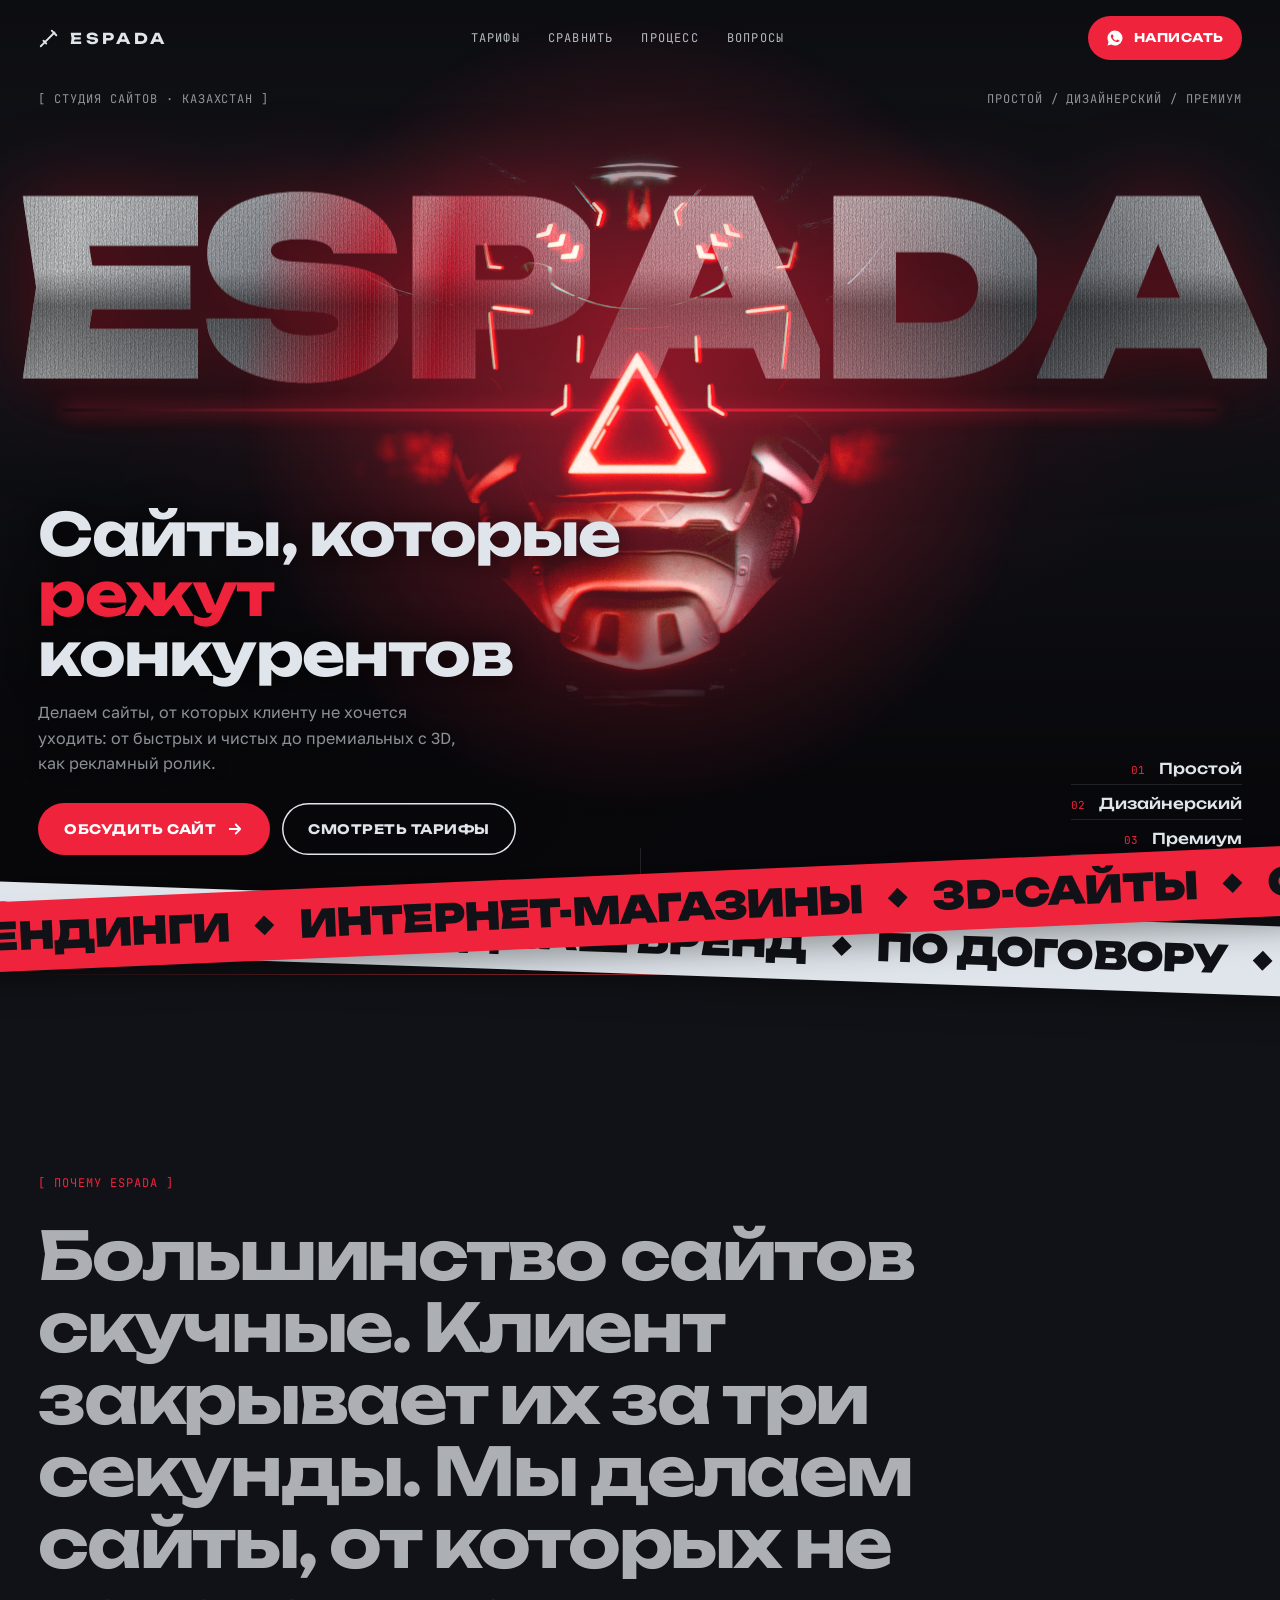
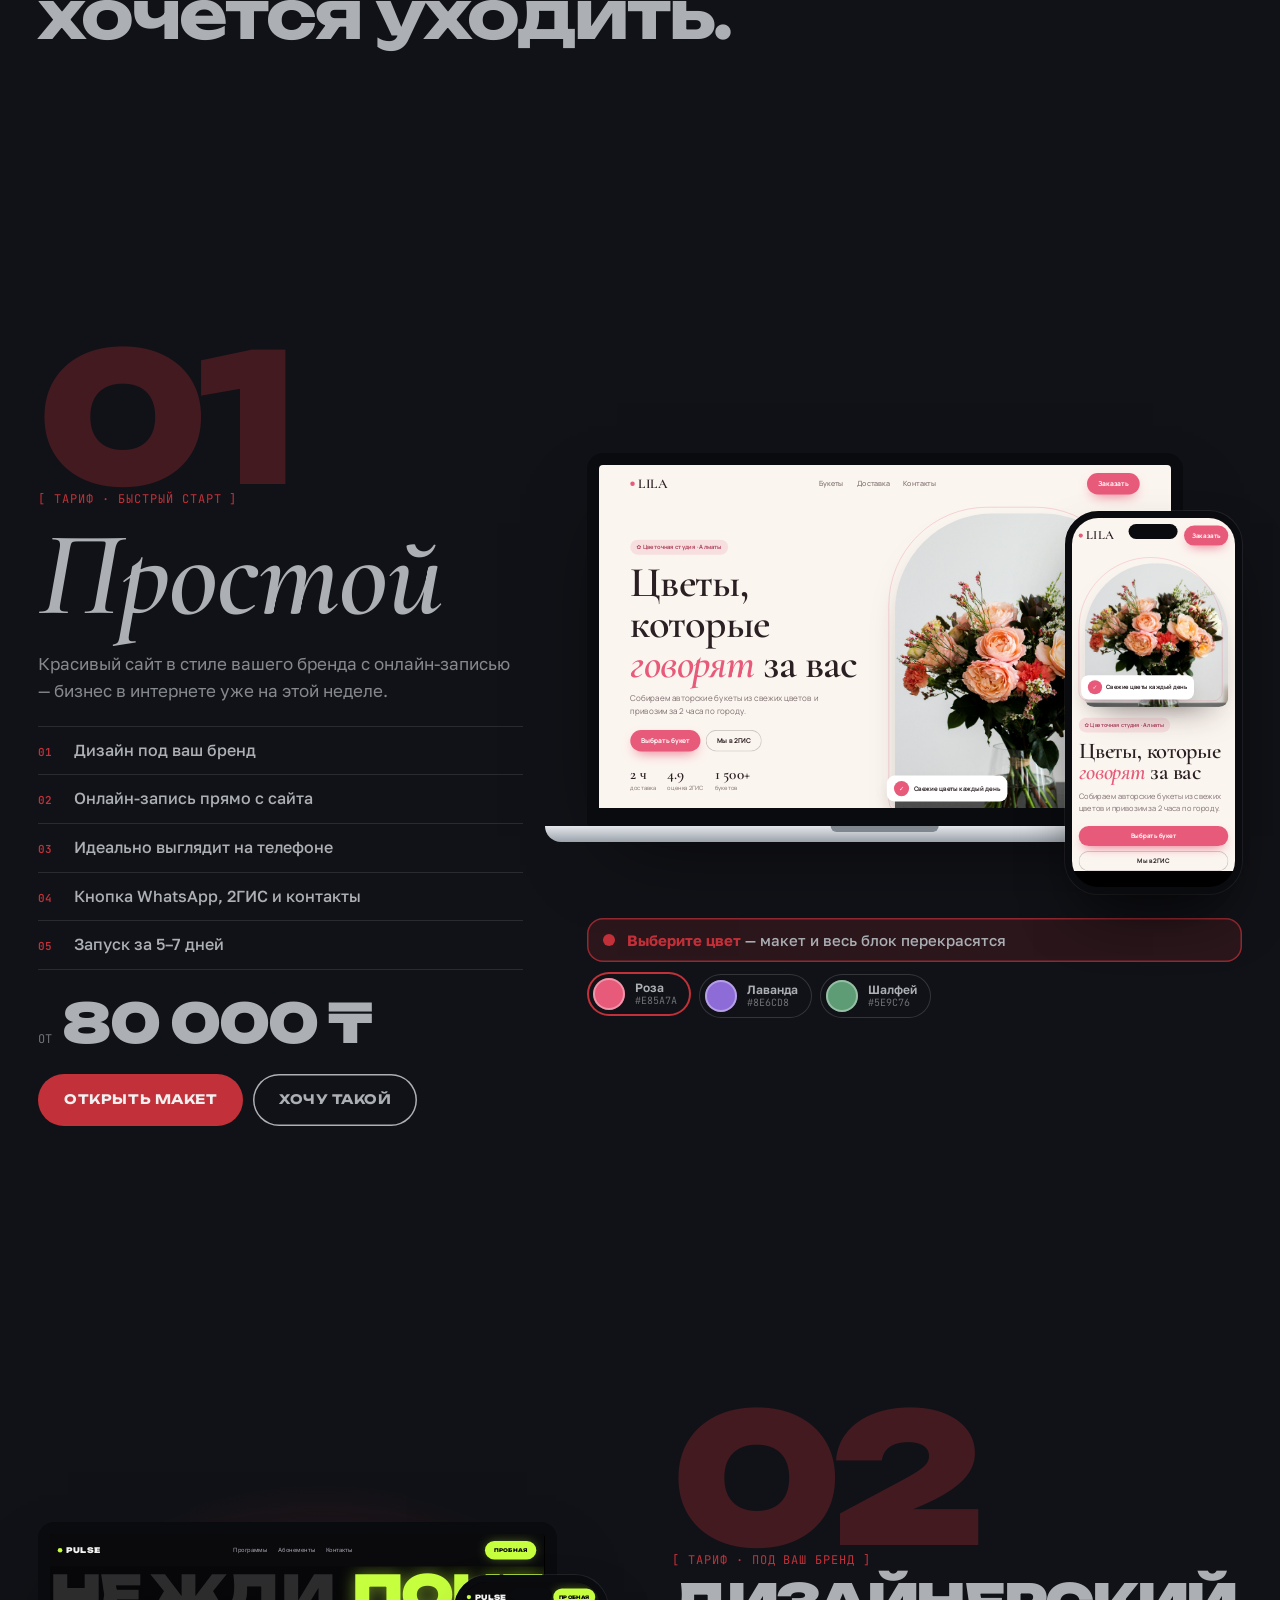
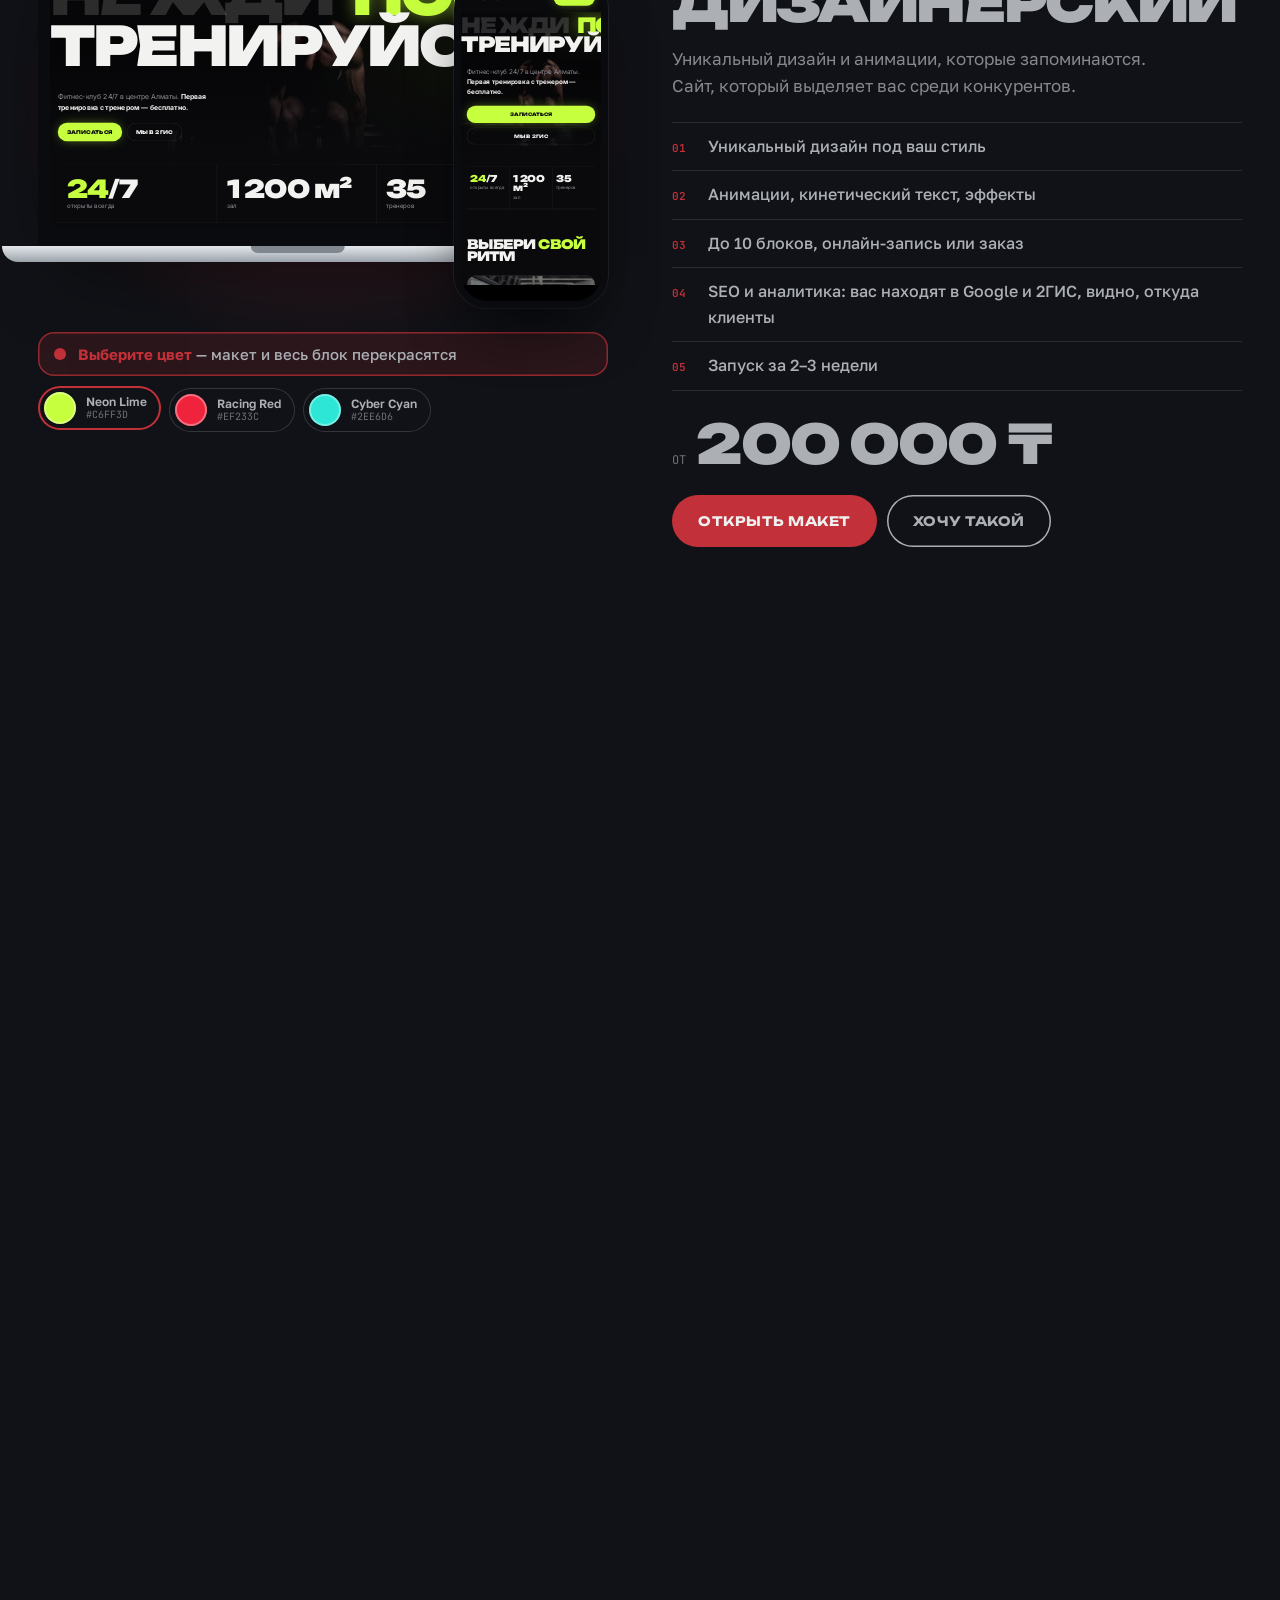
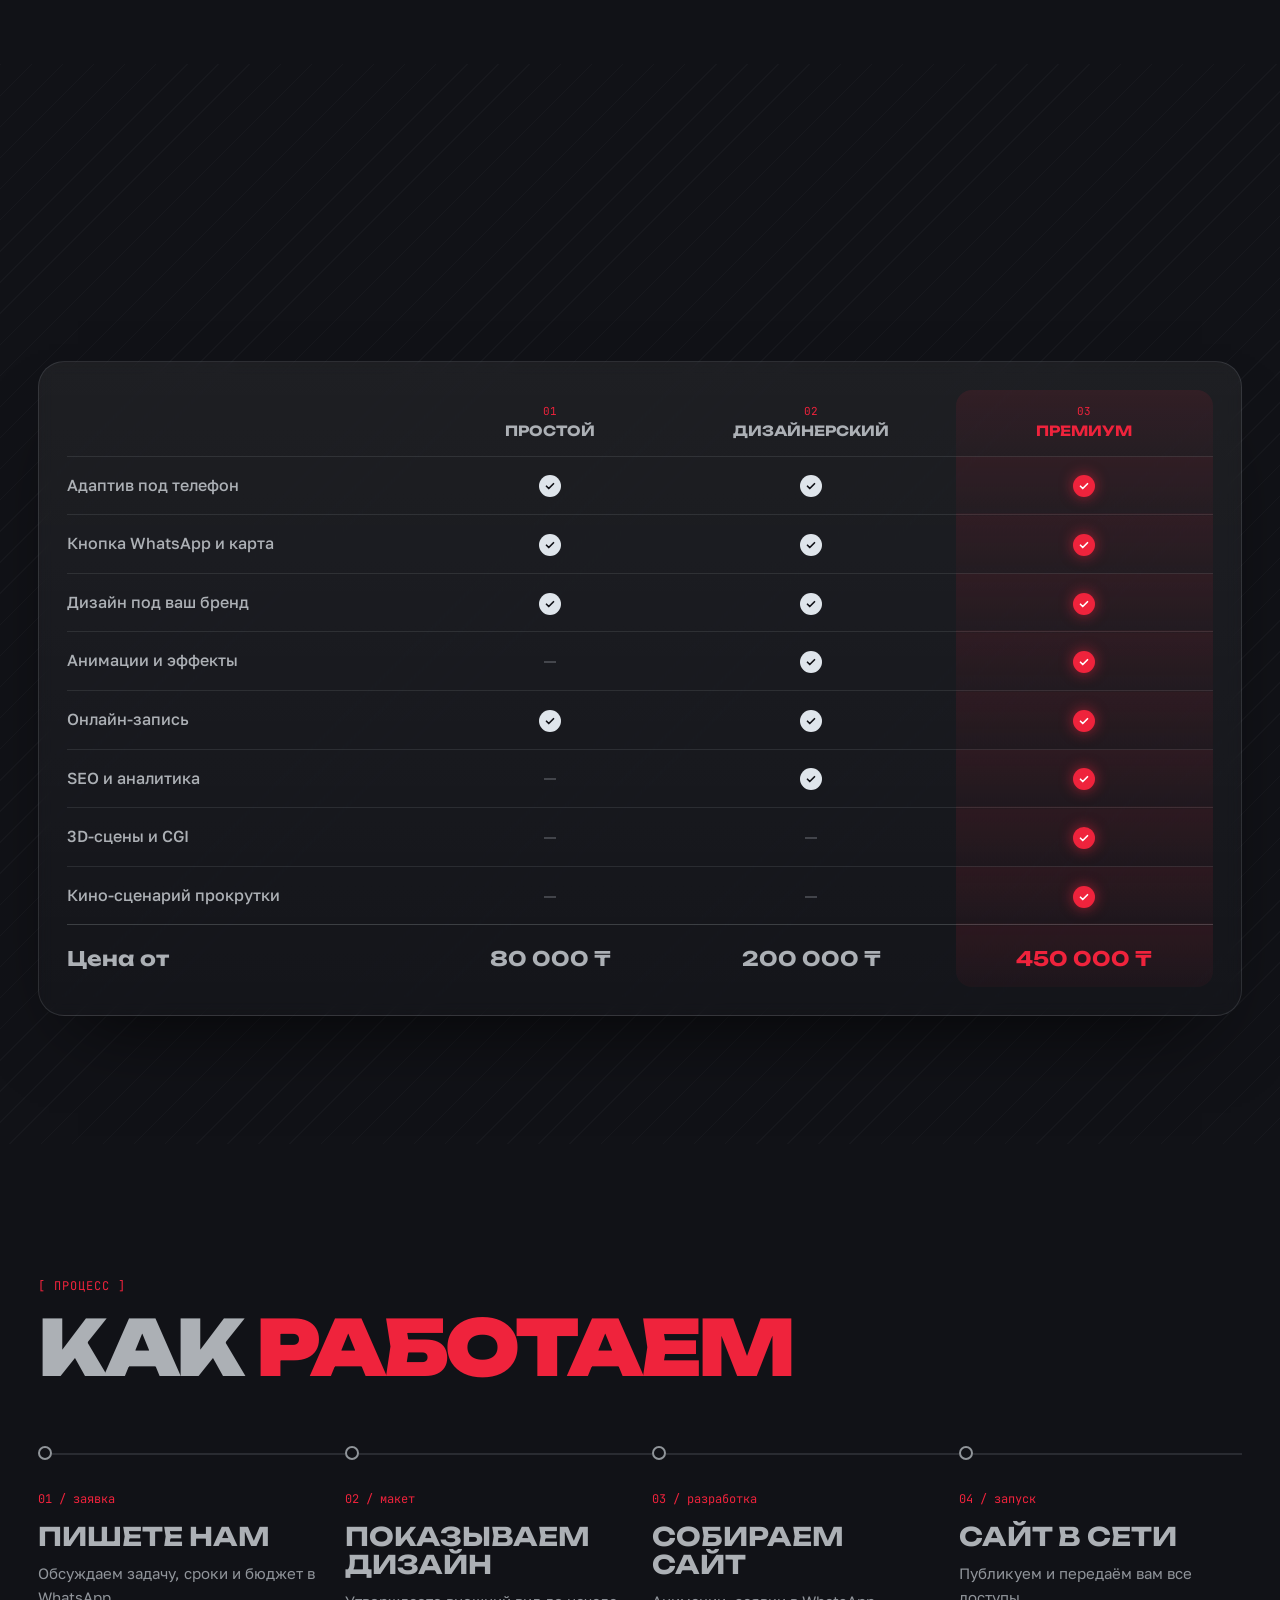
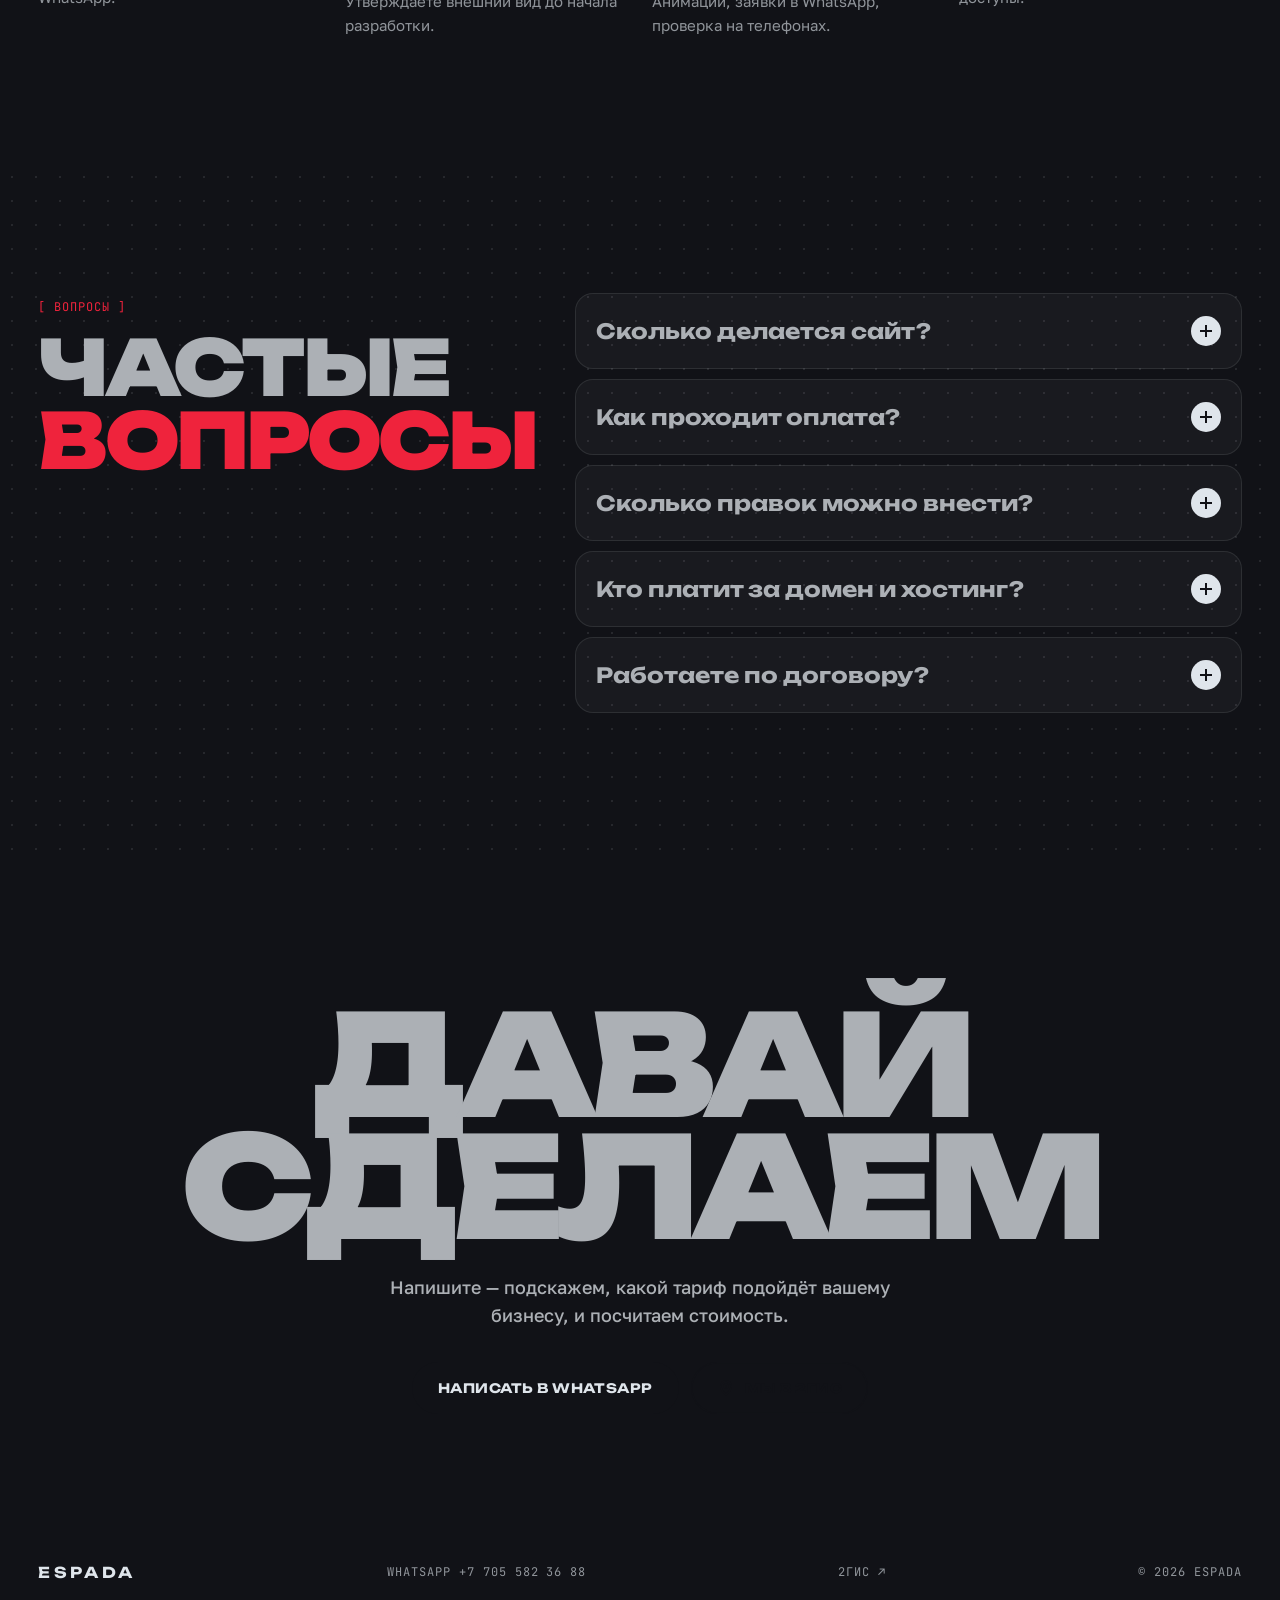
==== commit 93159c94: "ESPADA: centered floating cyber helmet hero, textured title Co-Authored-By: Claude Opus 5.5 <noreply" ====
--- a/espada/index.html
+++ b/espada/index.html
@@ -76,18 +76,33 @@
   radial-gradient(60% 50% at 50% 45%,rgba(239,35,60,.16),transparent 70%),var(--black)}
 .hero-word{position:absolute;left:50%;top:32%;transform:translate(-50%,-50%);display:flex;font:900 clamp(78px,19vw,280px)/.9 var(--display);letter-spacing:-.05em;white-space:nowrap;user-select:none;pointer-events:none;perspective:900px;filter:drop-shadow(0 0 40px rgba(239,35,60,.35)) drop-shadow(0 18px 30px rgba(0,0,0,.6))}
 .hero-word span{display:block;color:transparent;
-  background:linear-gradient(100deg,#6f757e 0%,#f4f6f8 22%,#aeb4bc 38%,#EF233C 48%,#ff8a96 51%,#EF233C 54%,#c9ced4 64%,#ffffff 80%,#7d838c 100%);
-  background-size:600% 100%;background-position:calc(var(--i) * 20%) 0;-webkit-background-clip:text;background-clip:text;
+  background:url("data:image/svg+xml,%3Csvg xmlns='http://www.w3.org/2000/svg' width='180' height='180'%3E%3Cfilter id='n'%3E%3CfeTurbulence type='fractalNoise' baseFrequency='.85' numOctaves='3' stitchTiles='stitch'/%3E%3CfeColorMatrix values='0 0 0 0 0 0 0 0 0 0 0 0 0 0 0 0 0 0 .55 0'/%3E%3C/filter%3E%3Crect width='100%25' height='100%25' filter='url(%23n)'/%3E%3C/svg%3E") 0 0/180px 180px,
+    repeating-linear-gradient(90deg,rgba(255,255,255,.10) 0 1px,rgba(0,0,0,.10) 1px 2px,transparent 2px 4px),
+    linear-gradient(180deg,rgba(255,255,255,.35),rgba(255,255,255,0) 42%,rgba(0,0,0,.45) 58%,rgba(0,0,0,.15)),
+    linear-gradient(100deg,#6f757e 0%,#f4f6f8 22%,#aeb4bc 38%,#EF233C 48%,#ff8a96 51%,#EF233C 54%,#c9ced4 64%,#ffffff 80%,#7d838c 100%) calc(var(--i) * 20%) 0/600% 100%;
+  -webkit-background-clip:text;background-clip:text;
   animation:letterIn 1.3s var(--ease) both,sheen 2.6s ease-in-out 1 both;animation-delay:calc(.25s + var(--i) * .09s),calc(1.4s + var(--i) * .06s);
   transform-origin:50% 100%}
 .hero-word span:nth-child(odd){--dir:1}.hero-word span:nth-child(even){--dir:-1}
 @keyframes letterIn{from{opacity:0;transform:translateY(60%) rotateX(-90deg);filter:blur(12px)}to{opacity:1;transform:none;filter:none}}
-@keyframes sheen{from{background-position:calc(var(--i) * 20% + 300%) 0}to{background-position:calc(var(--i) * 20% - 100%) 0}}
+@keyframes sheen{from{background-position:0 0,0 0,0 0,calc(var(--i) * 20% + 300%) 0}to{background-position:0 0,0 0,0 0,calc(var(--i) * 20% - 100%) 0}}
 .hero-word::after{content:"";position:absolute;left:4%;right:4%;bottom:-.06em;height:3px;background:linear-gradient(90deg,transparent,var(--red),transparent);box-shadow:0 0 18px var(--red);transform:scaleX(0);animation:underline 1.2s var(--ease) 1s forwards}
 @keyframes underline{to{transform:scaleX(1)}}
 @media (prefers-reduced-motion:reduce){.hero-word span{animation:none}.hero-word::after{animation:none;transform:none}}
-#bg{position:absolute;inset:0;width:100%;height:100%;display:block;object-fit:cover;object-position:50% 30%;transform:scale(1.08);transition:transform 2.4s var(--ease)}
-.loaded #bg{transform:none}
+.hero{perspective:1300px}
+.hero-glow{position:absolute;left:50%;top:46%;width:min(120vh,130vw);aspect-ratio:1;transform:translate(-50%,-50%);pointer-events:none;
+  background:radial-gradient(closest-side,rgba(239,35,60,.5),rgba(239,35,60,.14) 50%,transparent 74%)}
+.helmet{position:absolute;left:50%;top:44%;width:min(70vh,96vw);aspect-ratio:1;pointer-events:none;mix-blend-mode:lighten;will-change:transform;
+  transform:translate(-50%,-50%) translate3d(calc(var(--mx,0) * -22px),calc(var(--my,0) * -14px),0) rotateY(calc(var(--mx,0) * 10deg)) rotateX(calc(var(--my,0) * -8deg))}
+.helmet-float{width:100%;height:100%;animation:float 7s ease-in-out infinite}
+.hero.idle .helmet-float{animation-play-state:paused}
+@keyframes float{0%,100%{transform:translateY(0) rotate(-1.6deg)}50%{transform:translateY(-16px) rotate(1.6deg)}}
+.helmet img{width:100%;height:100%;object-fit:cover;object-position:50% 50%;filter:contrast(1.08) saturate(1.1);
+  -webkit-mask-image:radial-gradient(closest-side at 50% 52%,#000 62%,transparent 100%);mask-image:radial-gradient(closest-side at 50% 52%,#000 62%,transparent 100%);
+  opacity:0;transform:scale(1.12);transition:opacity 1.4s ease .2s,transform 2.2s var(--ease) .2s}
+.loaded .helmet img{opacity:1;transform:none}
+.hero-word{transform:translate(-50%,-50%) translate3d(calc(var(--mx,0) * 14px),calc(var(--my,0) * 8px),0)!important}
+@media (prefers-reduced-motion:reduce){.helmet-float{animation:none}.helmet img{transition:none}}
 .nogl #bg{display:none}
 .hero::after{content:"";position:absolute;inset:0;pointer-events:none;background:radial-gradient(70% 55% at 15% 85%,rgba(7,7,10,.85),transparent 70%),linear-gradient(180deg,rgba(7,7,10,.45),transparent 25%,transparent 42%,rgba(7,7,10,.92) 88%)}
 .hero > *:not(#bg){z-index:1}
@@ -96,7 +111,8 @@
 @keyframes slash{to{transform:rotate(-14deg) scaleX(1)}}
 .hero-tag{position:absolute;top:90px;left:var(--pad);right:var(--pad);display:flex;justify-content:space-between;gap:16px;color:var(--dim)}
 .hero-ui{position:absolute;left:var(--pad);right:var(--pad);bottom:clamp(24px,5vh,48px);display:grid;grid-template-columns:1fr auto;gap:32px;align-items:end}
-.hero h1{font:700 clamp(30px,4.6vw,64px)/1.02 var(--display);letter-spacing:-.03em;max-width:13ch}
+.hero h1{font:700 clamp(30px,4.6vw,64px)/1.02 var(--display);letter-spacing:-.03em;max-width:13ch;text-shadow:0 2px 30px rgba(0,0,0,.85)}
+.hero p{text-shadow:0 1px 14px rgba(0,0,0,.9)}
 .hero h1 em{font-style:normal;color:var(--red)}
 .hero p{color:var(--dim);max-width:440px;margin:16px 0 26px}
 .hero .cta{display:flex;gap:12px;flex-wrap:wrap}
@@ -440,7 +456,8 @@
   <!-- 1. Первый экран -->
   <section class="hero on-dark" id="top">
     <div class="hero-word" aria-hidden="true"><span style="--i:0">E</span><span style="--i:1">S</span><span style="--i:2">P</span><span style="--i:3">A</span><span style="--i:4">D</span><span style="--i:5">A</span></div>
-        <img id="bg" src="assets/photos/espada-astronaut.jpg" alt="" aria-hidden="true" fetchpriority="high">
+        <div class="hero-glow" aria-hidden="true"></div>
+    <div class="helmet" aria-hidden="true"><div class="helmet-float"><img src="assets/photos/espada-helmet.jpg" alt="" fetchpriority="high"></div></div>
     <div class="hero-tag mono"><span>[ Студия сайтов · Казахстан ]</span><span>Простой / Дизайнерский / Премиум</span></div>
     <div class="hero-ui">
       <div>
@@ -762,6 +779,26 @@
 addEventListener("resize", refreshTheme);
 refreshTheme();
 
+/* Шлем: поворачивается за мышью или наклоном телефона */
+(() => {
+  const hero = document.querySelector(".hero");
+  if (!hero || reduce) return;
+  const tgt = { x: 0, y: 0 }, cur = { x: 0, y: 0 };
+  let raf = 0, visible = true;
+  const tick = () => {
+    cur.x += (tgt.x - cur.x) * .08; cur.y += (tgt.y - cur.y) * .08;
+    hero.style.setProperty("--mx", cur.x.toFixed(3)); hero.style.setProperty("--my", cur.y.toFixed(3));
+    raf = (Math.abs(tgt.x - cur.x) > .002 || Math.abs(tgt.y - cur.y) > .002) && visible ? requestAnimationFrame(tick) : 0;
+  };
+  const kick = () => { if (!raf && visible) raf = requestAnimationFrame(tick); };
+  addEventListener("pointermove", e => { tgt.x = e.clientX / innerWidth * 2 - 1; tgt.y = e.clientY / innerHeight * 2 - 1; kick(); }, { passive: true });
+  addEventListener("deviceorientation", e => {
+    if (e.gamma == null) return;
+    tgt.x = Math.max(-1, Math.min(1, e.gamma / 25)); tgt.y = Math.max(-1, Math.min(1, (e.beta - 45) / 25)); kick();
+  }, { passive: true });
+  new IntersectionObserver(([e]) => { visible = e.isIntersecting; hero.classList.toggle("idle", !visible); if (visible) kick(); }).observe(hero);
+})();
+
 /* Мини-сайты засыпают, когда их не видно (меньше нагрузки при прокрутке) */
 const devIO = new IntersectionObserver(es => es.forEach(e => {
   e.target.querySelectorAll("iframe").forEach(f => { try { f.contentWindow.postMessage({ espadaPause: !e.isIntersecting }, "*"); } catch (err) {} });
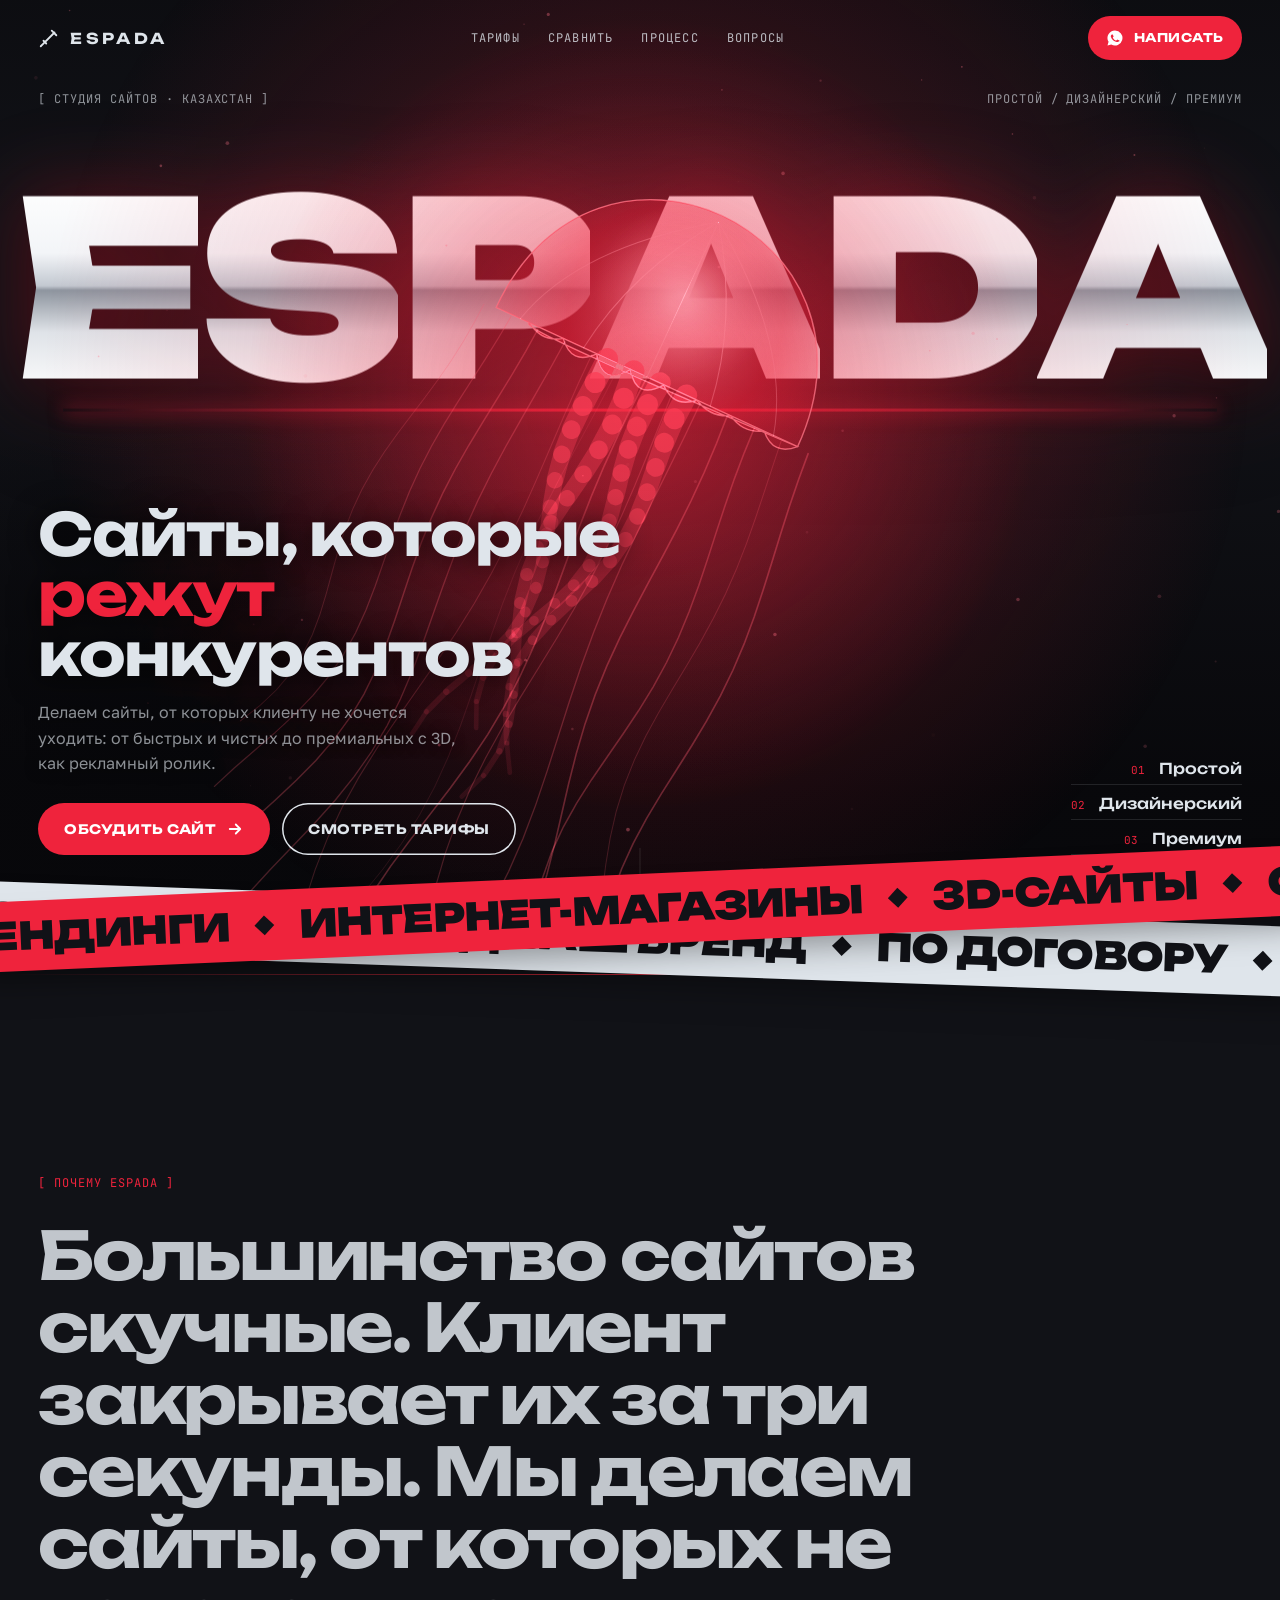
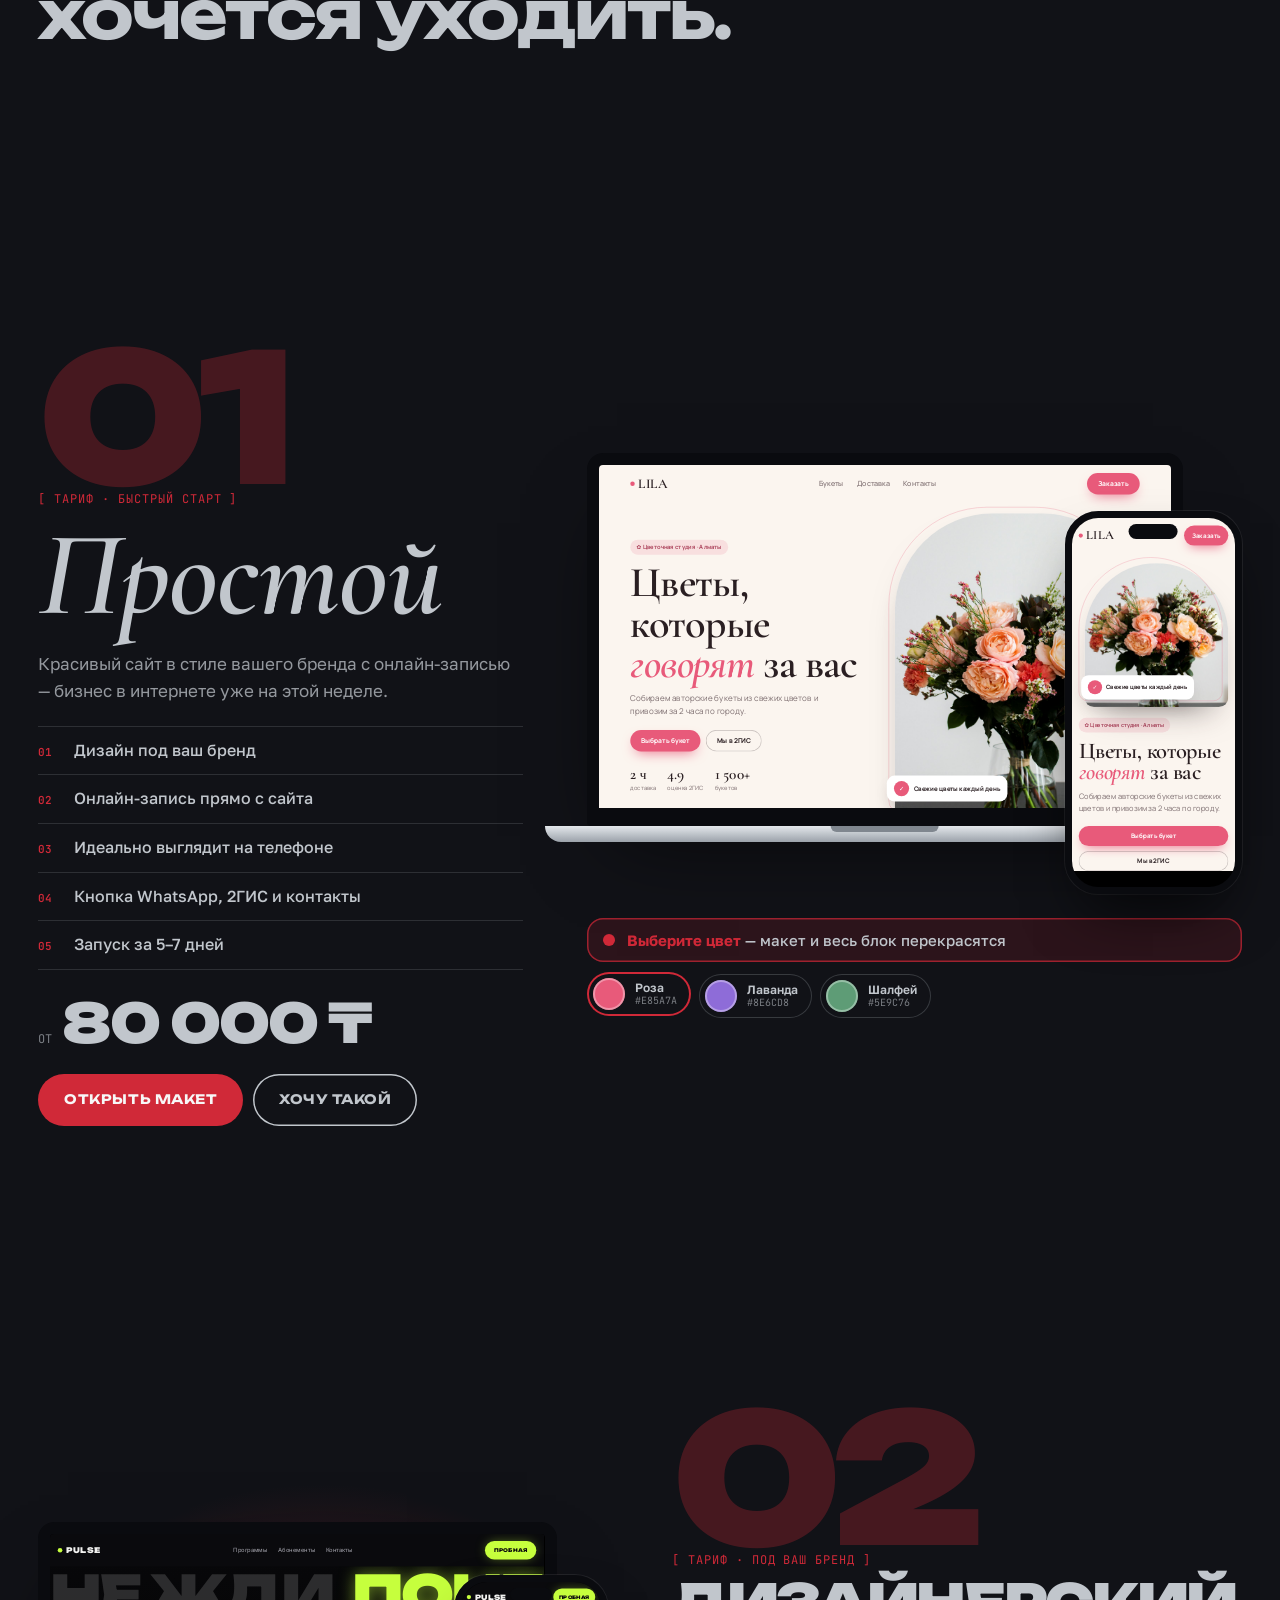
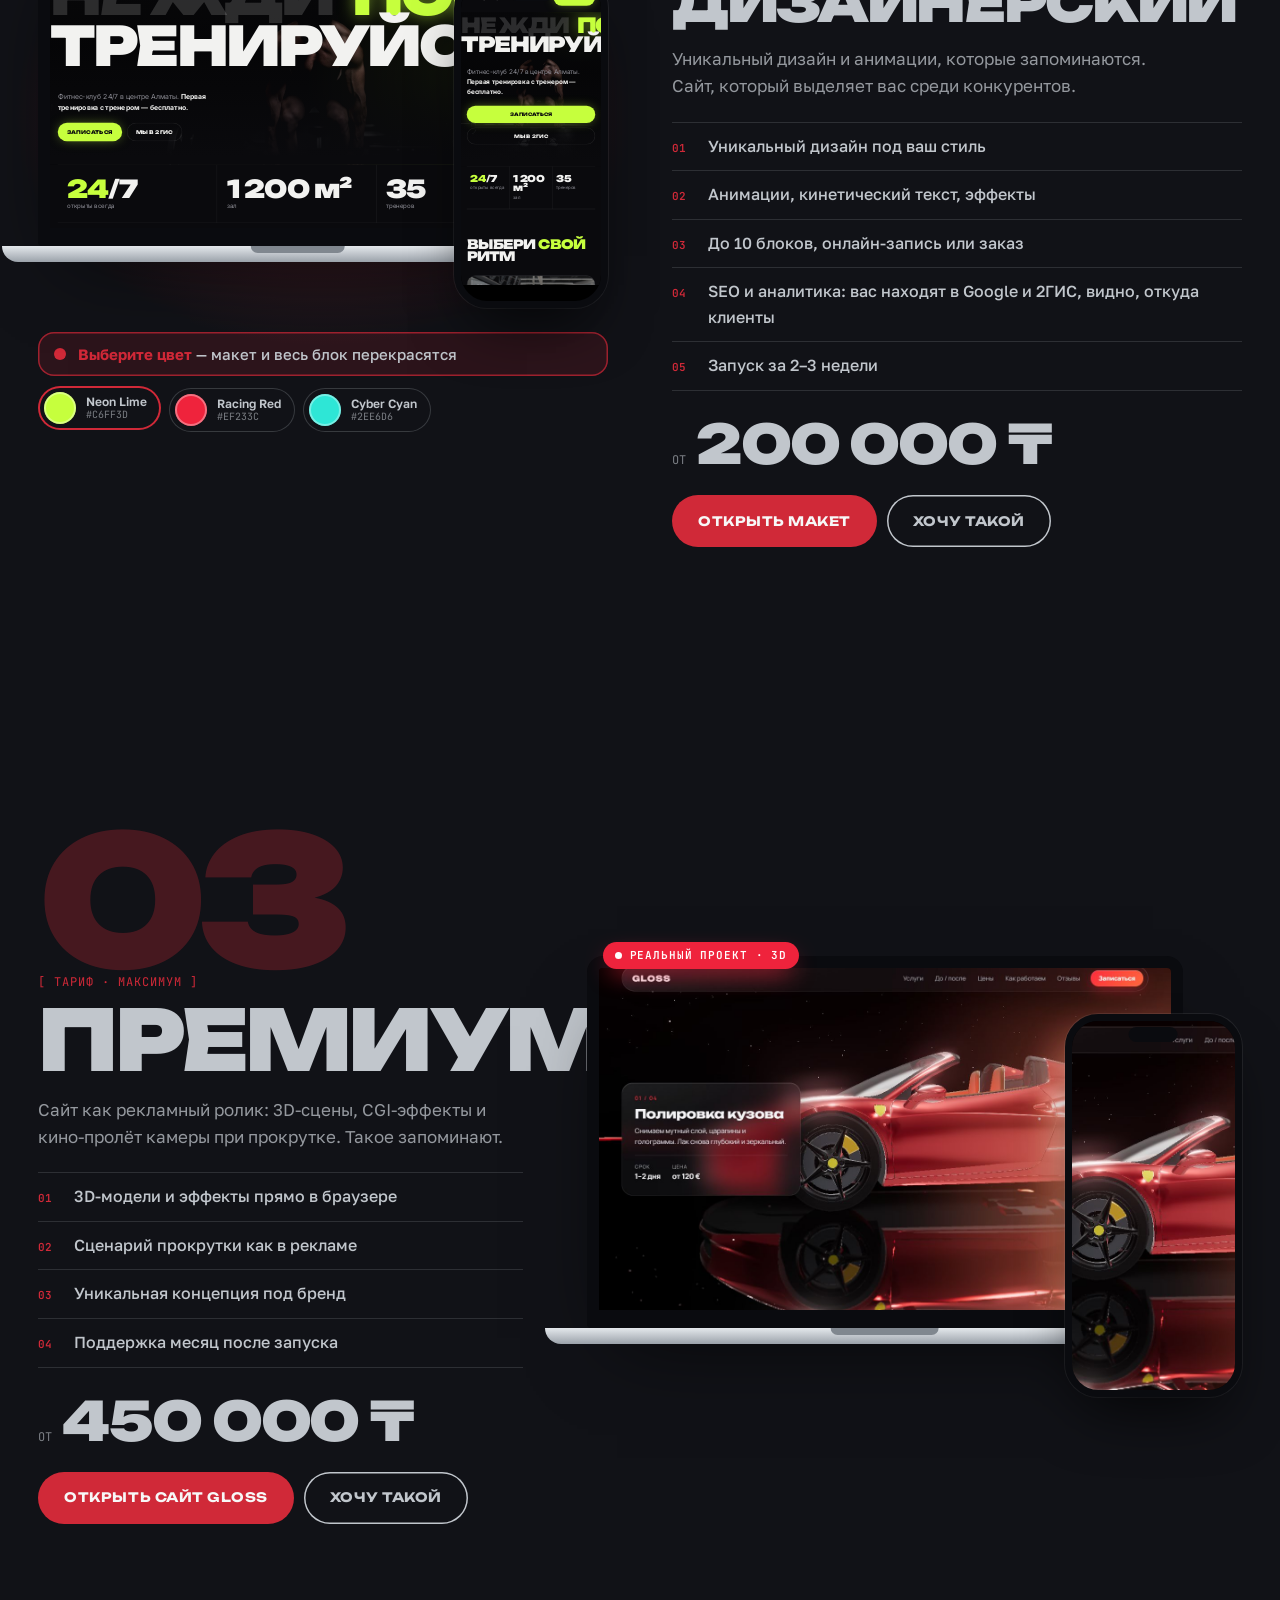
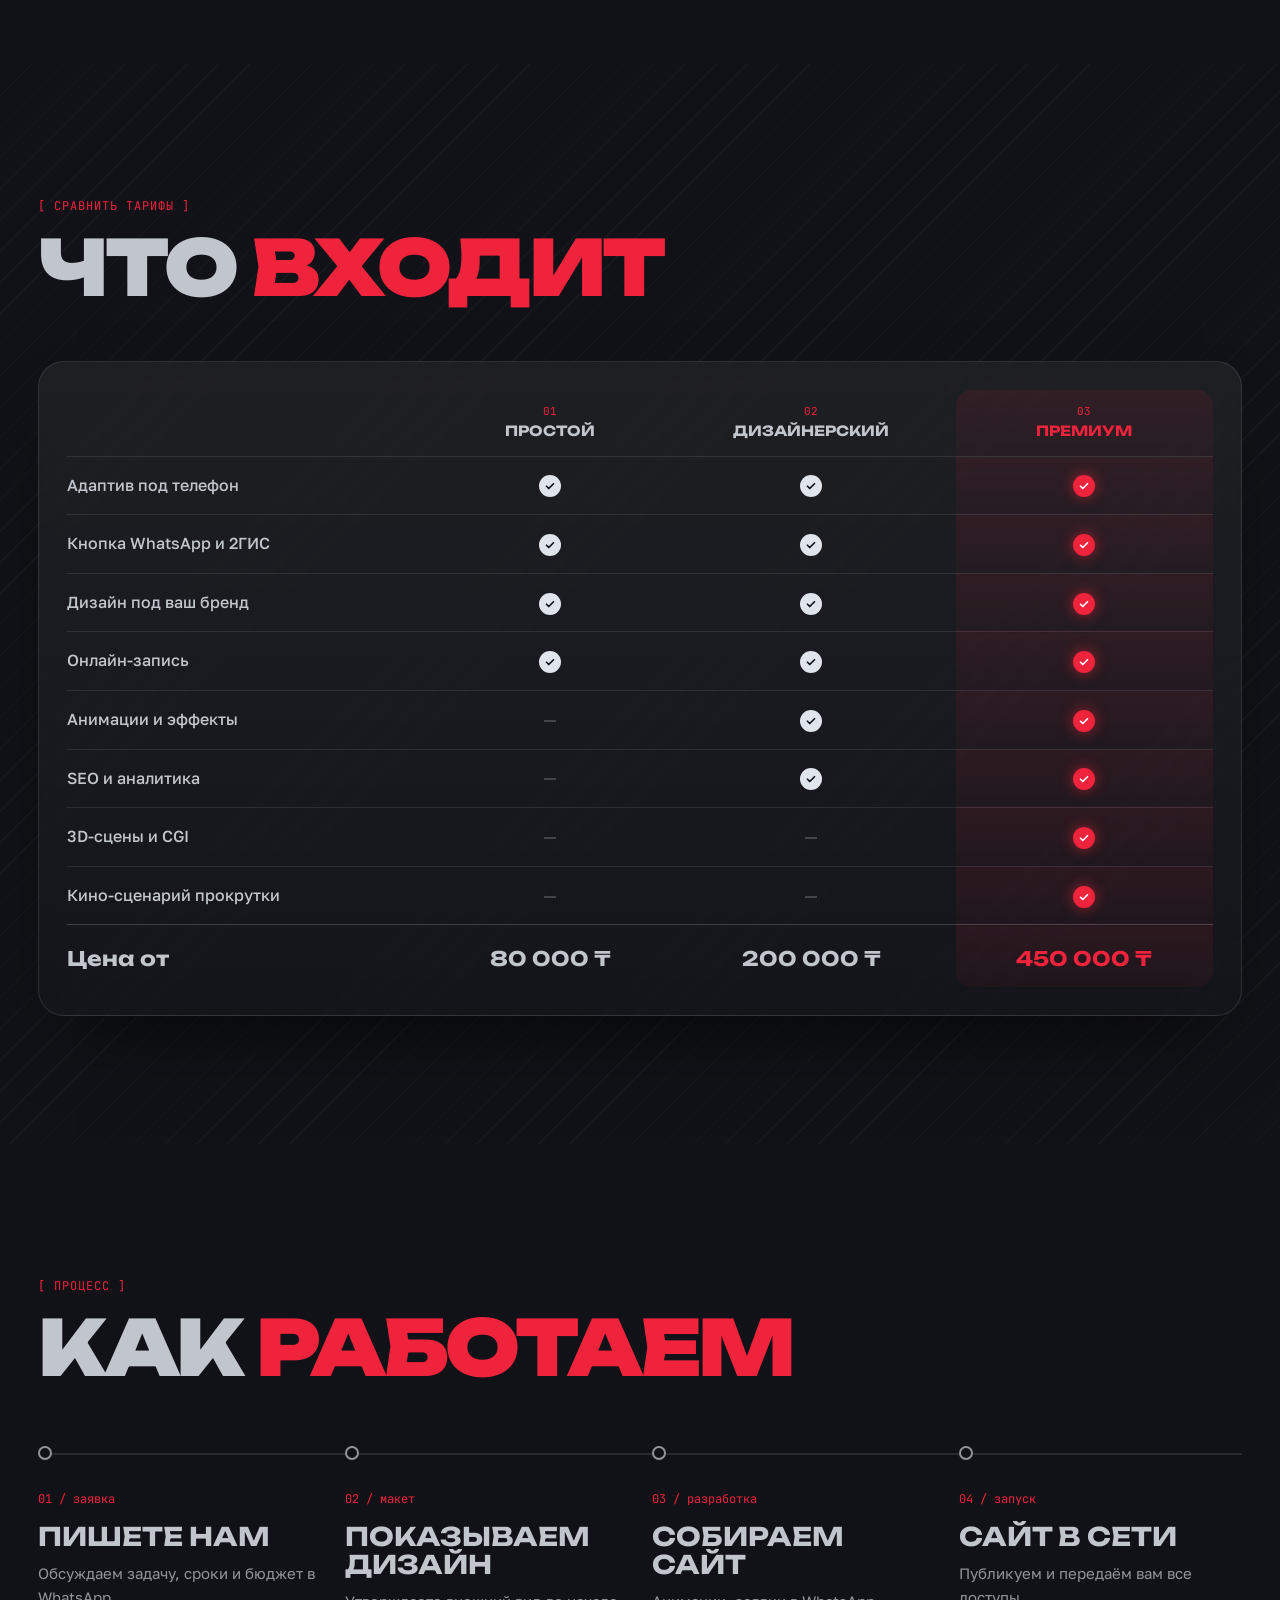
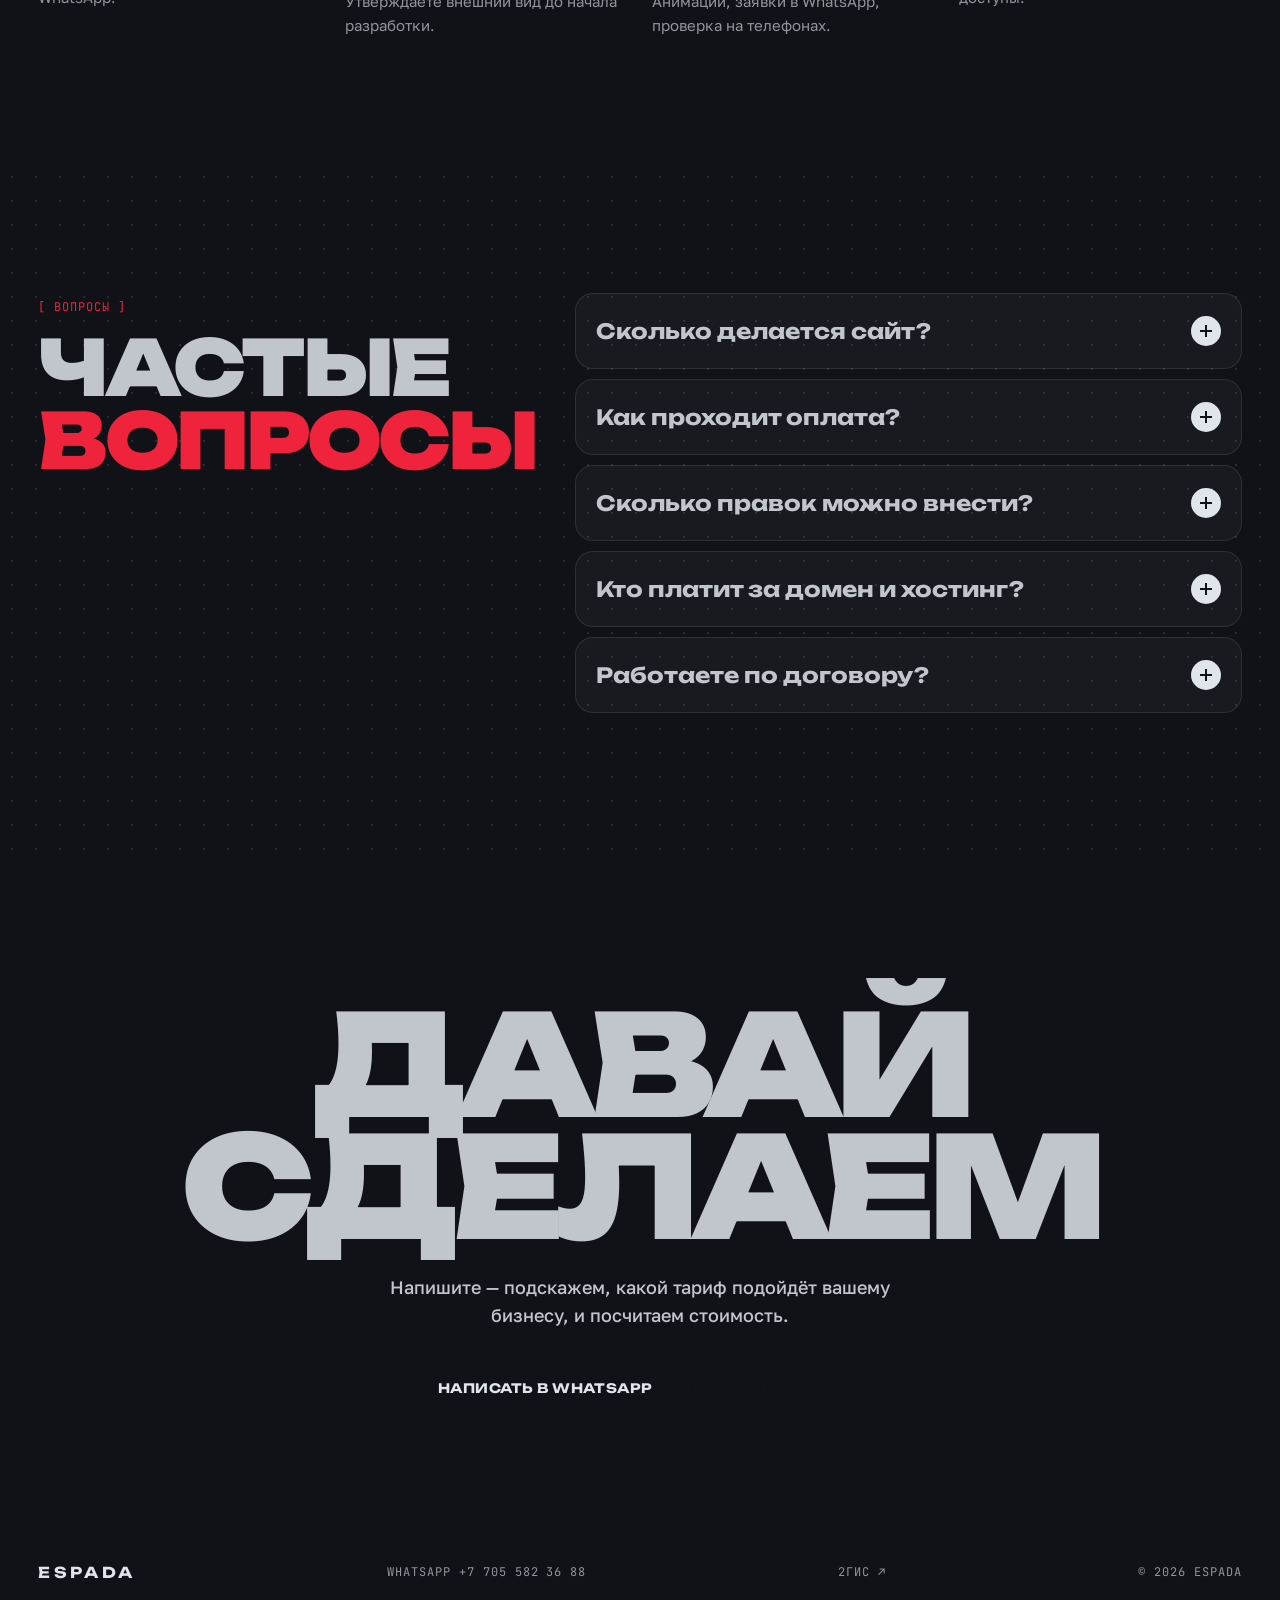
==== commit 3bd285c6: "ESPADA: floating jellyfish hero, clean chrome title, ordered comparison table Co-Authored-By: Claude" ====
--- a/espada/index.html
+++ b/espada/index.html
@@ -76,33 +76,22 @@
   radial-gradient(60% 50% at 50% 45%,rgba(239,35,60,.16),transparent 70%),var(--black)}
 .hero-word{position:absolute;left:50%;top:32%;transform:translate(-50%,-50%);display:flex;font:900 clamp(78px,19vw,280px)/.9 var(--display);letter-spacing:-.05em;white-space:nowrap;user-select:none;pointer-events:none;perspective:900px;filter:drop-shadow(0 0 40px rgba(239,35,60,.35)) drop-shadow(0 18px 30px rgba(0,0,0,.6))}
 .hero-word span{display:block;color:transparent;
-  background:url("data:image/svg+xml,%3Csvg xmlns='http://www.w3.org/2000/svg' width='180' height='180'%3E%3Cfilter id='n'%3E%3CfeTurbulence type='fractalNoise' baseFrequency='.85' numOctaves='3' stitchTiles='stitch'/%3E%3CfeColorMatrix values='0 0 0 0 0 0 0 0 0 0 0 0 0 0 0 0 0 0 .55 0'/%3E%3C/filter%3E%3Crect width='100%25' height='100%25' filter='url(%23n)'/%3E%3C/svg%3E") 0 0/180px 180px,
-    repeating-linear-gradient(90deg,rgba(255,255,255,.10) 0 1px,rgba(0,0,0,.10) 1px 2px,transparent 2px 4px),
-    linear-gradient(180deg,rgba(255,255,255,.35),rgba(255,255,255,0) 42%,rgba(0,0,0,.45) 58%,rgba(0,0,0,.15)),
-    linear-gradient(100deg,#6f757e 0%,#f4f6f8 22%,#aeb4bc 38%,#EF233C 48%,#ff8a96 51%,#EF233C 54%,#c9ced4 64%,#ffffff 80%,#7d838c 100%) calc(var(--i) * 20%) 0/600% 100%;
+  background:linear-gradient(100deg,transparent 38%,rgba(239,35,60,.95) 47%,#ffb3bc 50%,rgba(239,35,60,.95) 53%,transparent 62%) 100% 0/300% 100% no-repeat,
+    linear-gradient(180deg,#ffffff 0%,#f3f5f8 34%,#c3c9d1 49%,#8e959f 51%,#dfe3e8 70%,#ffffff 100%);
   -webkit-background-clip:text;background-clip:text;
-  animation:letterIn 1.3s var(--ease) both,sheen 2.6s ease-in-out 1 both;animation-delay:calc(.25s + var(--i) * .09s),calc(1.4s + var(--i) * .06s);
+  animation:letterIn 1.3s var(--ease) both,sheen 1.8s ease-in-out 1 both;animation-delay:calc(.25s + var(--i) * .09s),calc(1.5s + var(--i) * .08s);
   transform-origin:50% 100%}
 .hero-word span:nth-child(odd){--dir:1}.hero-word span:nth-child(even){--dir:-1}
 @keyframes letterIn{from{opacity:0;transform:translateY(60%) rotateX(-90deg);filter:blur(12px)}to{opacity:1;transform:none;filter:none}}
-@keyframes sheen{from{background-position:0 0,0 0,0 0,calc(var(--i) * 20% + 300%) 0}to{background-position:0 0,0 0,0 0,calc(var(--i) * 20% - 100%) 0}}
+@keyframes sheen{from{background-position:100% 0,0 0}to{background-position:0% 0,0 0}}
 .hero-word::after{content:"";position:absolute;left:4%;right:4%;bottom:-.06em;height:3px;background:linear-gradient(90deg,transparent,var(--red),transparent);box-shadow:0 0 18px var(--red);transform:scaleX(0);animation:underline 1.2s var(--ease) 1s forwards}
 @keyframes underline{to{transform:scaleX(1)}}
 @media (prefers-reduced-motion:reduce){.hero-word span{animation:none}.hero-word::after{animation:none;transform:none}}
 .hero{perspective:1300px}
 .hero-glow{position:absolute;left:50%;top:46%;width:min(120vh,130vw);aspect-ratio:1;transform:translate(-50%,-50%);pointer-events:none;
   background:radial-gradient(closest-side,rgba(239,35,60,.5),rgba(239,35,60,.14) 50%,transparent 74%)}
-.helmet{position:absolute;left:50%;top:44%;width:min(70vh,96vw);aspect-ratio:1;pointer-events:none;mix-blend-mode:lighten;will-change:transform;
-  transform:translate(-50%,-50%) translate3d(calc(var(--mx,0) * -22px),calc(var(--my,0) * -14px),0) rotateY(calc(var(--mx,0) * 10deg)) rotateX(calc(var(--my,0) * -8deg))}
-.helmet-float{width:100%;height:100%;animation:float 7s ease-in-out infinite}
-.hero.idle .helmet-float{animation-play-state:paused}
-@keyframes float{0%,100%{transform:translateY(0) rotate(-1.6deg)}50%{transform:translateY(-16px) rotate(1.6deg)}}
-.helmet img{width:100%;height:100%;object-fit:cover;object-position:50% 50%;filter:contrast(1.08) saturate(1.1);
-  -webkit-mask-image:radial-gradient(closest-side at 50% 52%,#000 62%,transparent 100%);mask-image:radial-gradient(closest-side at 50% 52%,#000 62%,transparent 100%);
-  opacity:0;transform:scale(1.12);transition:opacity 1.4s ease .2s,transform 2.2s var(--ease) .2s}
-.loaded .helmet img{opacity:1;transform:none}
-.hero-word{transform:translate(-50%,-50%) translate3d(calc(var(--mx,0) * 14px),calc(var(--my,0) * 8px),0)!important}
-@media (prefers-reduced-motion:reduce){.helmet-float{animation:none}.helmet img{transition:none}}
+#jelly{position:absolute;inset:0;width:100%;height:100%;display:block;pointer-events:none;opacity:0;transition:opacity 1.6s ease .3s}
+.loaded #jelly{opacity:1}
 .nogl #bg{display:none}
 .hero::after{content:"";position:absolute;inset:0;pointer-events:none;background:radial-gradient(70% 55% at 15% 85%,rgba(7,7,10,.85),transparent 70%),linear-gradient(180deg,rgba(7,7,10,.45),transparent 25%,transparent 42%,rgba(7,7,10,.92) 88%)}
 .hero > *:not(#bg){z-index:1}
@@ -457,7 +446,7 @@
   <section class="hero on-dark" id="top">
     <div class="hero-word" aria-hidden="true"><span style="--i:0">E</span><span style="--i:1">S</span><span style="--i:2">P</span><span style="--i:3">A</span><span style="--i:4">D</span><span style="--i:5">A</span></div>
         <div class="hero-glow" aria-hidden="true"></div>
-    <div class="helmet" aria-hidden="true"><div class="helmet-float"><img src="assets/photos/espada-helmet.jpg" alt="" fetchpriority="high"></div></div>
+    <canvas id="jelly" aria-hidden="true"></canvas>
     <div class="hero-tag mono"><span>[ Студия сайтов · Казахстан ]</span><span>Простой / Дизайнерский / Премиум</span></div>
     <div class="hero-ui">
       <div>
@@ -609,10 +598,10 @@
           <th><span>03</span><b class="th-l">Премиум</b><b class="th-s">Прем.</b></th></tr></thead>
         <tbody>
           <tr><td>Адаптив под телефон</td><td class="y"></td><td class="y"></td><td class="y r"></td></tr>
-          <tr><td>Кнопка WhatsApp и карта</td><td class="y"></td><td class="y"></td><td class="y r"></td></tr>
+          <tr><td>Кнопка WhatsApp и 2ГИС</td><td class="y"></td><td class="y"></td><td class="y r"></td></tr>
           <tr><td>Дизайн под ваш бренд</td><td class="y"></td><td class="y"></td><td class="y r"></td></tr>
+          <tr><td>Онлайн-запись</td><td class="y"></td><td class="y"></td><td class="y r"></td></tr>
           <tr><td>Анимации и эффекты</td><td class="n"></td><td class="y"></td><td class="y r"></td></tr>
-          <tr><td>Онлайн-запись</td><td class="y"></td><td class="y"></td><td class="y r"></td></tr>
           <tr><td>SEO и аналитика</td><td class="n"></td><td class="y"></td><td class="y r"></td></tr>
           <tr><td>3D-сцены и CGI</td><td class="n"></td><td class="n"></td><td class="y r"></td></tr>
           <tr><td>Кино-сценарий прокрутки</td><td class="n"></td><td class="n"></td><td class="y r"></td></tr>
@@ -779,24 +768,119 @@
 addEventListener("resize", refreshTheme);
 refreshTheme();
 
-/* Шлем: поворачивается за мышью или наклоном телефона */
+/* Медуза: плавает по первому экрану, пульсирует, тянется к курсору */
 (() => {
-  const hero = document.querySelector(".hero");
-  if (!hero || reduce) return;
-  const tgt = { x: 0, y: 0 }, cur = { x: 0, y: 0 };
-  let raf = 0, visible = true;
-  const tick = () => {
-    cur.x += (tgt.x - cur.x) * .08; cur.y += (tgt.y - cur.y) * .08;
-    hero.style.setProperty("--mx", cur.x.toFixed(3)); hero.style.setProperty("--my", cur.y.toFixed(3));
-    raf = (Math.abs(tgt.x - cur.x) > .002 || Math.abs(tgt.y - cur.y) > .002) && visible ? requestAnimationFrame(tick) : 0;
+  const hero = document.querySelector(".hero"), cv = document.getElementById("jelly");
+  if (!hero || !cv) return;
+  const ctx = cv.getContext("2d");
+  let W = 0, H = 0;
+  const resize = () => {
+    const dpr = Math.min(devicePixelRatio || 1, 1.5);
+    W = cv.clientWidth; H = cv.clientHeight;
+    cv.width = Math.round(W * dpr); cv.height = Math.round(H * dpr);
+    ctx.setTransform(dpr, 0, 0, dpr, 0, 0);
   };
-  const kick = () => { if (!raf && visible) raf = requestAnimationFrame(tick); };
-  addEventListener("pointermove", e => { tgt.x = e.clientX / innerWidth * 2 - 1; tgt.y = e.clientY / innerHeight * 2 - 1; kick(); }, { passive: true });
-  addEventListener("deviceorientation", e => {
-    if (e.gamma == null) return;
-    tgt.x = Math.max(-1, Math.min(1, e.gamma / 25)); tgt.y = Math.max(-1, Math.min(1, (e.beta - 45) / 25)); kick();
-  }, { passive: true });
-  new IntersectionObserver(([e]) => { visible = e.isIntersecting; hero.classList.toggle("idle", !visible); if (visible) kick(); }).observe(hero);
+  new ResizeObserver(resize).observe(cv); resize();
+  const small = () => W < 700;
+
+  let seed = 7; const rnd = () => (seed = (seed * 16807) % 2147483647) / 2147483647;
+  const tent = Array.from({ length: 13 }, (_, k) => ({ u: k / 12 * 2 - 1, len: 2.6 + rnd() * 1.8, ph: rnd() * 6.28, w: .6 + rnd() * .9 }));
+  const arms = Array.from({ length: 4 }, (_, k) => ({ u: (k - 1.5) / 4, len: 1.9 + rnd() * .6, ph: rnd() * 6.28 }));
+  const dots = Array.from({ length: 70 }, () => ({ x: rnd(), y: rnd(), r: rnd() * 1.5 + .4, v: rnd() * .012 + .004, ph: rnd() * 6.28 }));
+
+  const J = { x: W * .5, y: H * .4, px: W * .5, py: H * .4, ang: 0 };
+  const ptr = { x: null, y: null };
+  hero.addEventListener("pointermove", e => { const r = cv.getBoundingClientRect(); ptr.x = e.clientX - r.left; ptr.y = e.clientY - r.top; }, { passive: true });
+  hero.addEventListener("pointerleave", () => { ptr.x = null; });
+
+  let t = 0, last = performance.now(), visible = true;
+  function draw(now) {
+    const dt = Math.min(.05, (now - last) / 1000); last = now;
+    if (!reduce) t += dt;
+    const R = Math.min(W, H) * (small() ? .23 : .21);
+    const pulse = Math.sin(t * 1.7), contract = Math.max(0, pulse);
+
+    // куда плыть: медленный дрейф по экрану, а если есть курсор — к нему
+    let tx = W * (.5 + (small() ? .16 : .26) * Math.sin(t * .11)), ty = H * (.36 + .1 * Math.sin(t * .16 + 1));
+    if (ptr.x != null) { tx = tx * .35 + ptr.x * .65; ty = ty * .35 + Math.min(ptr.y, H * .7) * .65; }
+    const k = (.18 + contract * .9) * dt;               // рывок на каждом сокращении купола
+    J.px = J.x; J.py = J.y;
+    J.x += (tx - J.x) * k; J.y += (ty - J.y) * k;
+    const vx = (J.x - J.px) / Math.max(dt, .001), vy = (J.y - J.py) / Math.max(dt, .001);
+    const want = Math.max(-.55, Math.min(.55, Math.atan2(vx, -vy || -1) * .35));
+    J.ang += (want - J.ang) * Math.min(1, dt * 2);
+
+    ctx.clearRect(0, 0, W, H);
+    ctx.globalCompositeOperation = "lighter";
+
+    // планктон
+    for (const d of dots) {
+      if (!reduce) { d.y -= d.v * dt * 6; if (d.y < -.02) { d.y = 1.02; d.x = rnd(); } }
+      const a = .18 + .18 * Math.sin(t * 2 + d.ph);
+      ctx.fillStyle = `rgba(255,120,140,${a})`;
+      ctx.beginPath(); ctx.arc(d.x * W + Math.sin(t * .5 + d.ph) * 6, d.y * H, d.r, 0, 6.283); ctx.fill();
+    }
+
+    // ореол
+    let g = ctx.createRadialGradient(J.x, J.y, 0, J.x, J.y, R * 3.2);
+    g.addColorStop(0, "rgba(239,35,60,.30)"); g.addColorStop(1, "rgba(239,35,60,0)");
+    ctx.fillStyle = g; ctx.fillRect(J.x - R * 3.2, J.y - R * 3.2, R * 6.4, R * 6.4);
+
+    ctx.save();
+    ctx.translate(J.x, J.y); ctx.rotate(J.ang);
+    const bw = R * (1 - .13 * contract), bh = R * (.82 + .14 * contract);
+
+    // щупальца
+    ctx.lineCap = "round";
+    for (const tn of tent) {
+      const x0 = tn.u * bw * .92 * (1 + .18 * contract), len = R * tn.len, n = 22, seg = len / n;
+      ctx.beginPath(); ctx.moveTo(x0, 2);
+      for (let j = 1; j <= n; j++) {
+        const f = j / n;
+        const sway = Math.sin(t * 2.1 - j * .32 + tn.ph) * R * .16 * f - vx * .0009 * f * f * len;
+        ctx.lineTo(x0 * (1 + f * .25) + sway, j * seg - vy * .0006 * f * f * len);
+      }
+      ctx.strokeStyle = `rgba(255,95,115,${.22 * tn.w})`; ctx.lineWidth = 1.1 * tn.w; ctx.stroke();
+    }
+    // ротовые лопасти
+    for (const a of arms) {
+      const x0 = a.u * bw * .7, len = R * a.len, n = 16;
+      let px = x0, py = 0;
+      for (let j = 1; j <= n; j++) {
+        const f = j / n, x = x0 * (1 - f * .4) + Math.sin(t * 1.4 - j * .45 + a.ph) * R * .2 * f, y = f * len;
+        ctx.beginPath(); ctx.moveTo(px, py); ctx.lineTo(x, y);
+        ctx.strokeStyle = `rgba(255,70,95,${.34 * (1 - f * .7)})`; ctx.lineWidth = R * .12 * (1 - f * .8); ctx.stroke();
+        px = x; py = y;
+      }
+    }
+    // купол
+    ctx.beginPath(); ctx.moveTo(-bw, 0);
+    ctx.bezierCurveTo(-bw, -bh * 1.32, bw, -bh * 1.32, bw, 0);
+    const sc = 9;
+    for (let i = sc; i > 0; i--) {
+      const x1 = bw - (2 * bw) * (i - .5) / sc, x2 = bw - (2 * bw) * (i - 1) / sc;
+      ctx.quadraticCurveTo(x1, R * (.1 + .05 * Math.sin(t * 3 + i)), x2 - (i === 1 ? 0 : 0), 0);
+    }
+    ctx.closePath();
+    g = ctx.createRadialGradient(0, -bh * .45, R * .05, 0, -bh * .3, R * 1.1);
+    g.addColorStop(0, "rgba(255,170,185,.42)"); g.addColorStop(.5, "rgba(239,35,60,.3)"); g.addColorStop(1, "rgba(239,35,60,.08)");
+    ctx.fillStyle = g; ctx.fill();
+    ctx.strokeStyle = "rgba(255,140,155,.6)"; ctx.lineWidth = 1.4; ctx.stroke();
+    // каналы внутри купола
+    ctx.strokeStyle = "rgba(255,210,220,.2)"; ctx.lineWidth = 1;
+    for (let i = -2; i <= 2; i++) {
+      ctx.beginPath(); ctx.moveTo(0, -bh * .95);
+      ctx.quadraticCurveTo(i * bw * .35, -bh * .5, i * bw * .42, 0); ctx.stroke();
+    }
+    // светящееся ядро
+    g = ctx.createRadialGradient(0, -bh * .5, 0, 0, -bh * .5, bw * .55);
+    g.addColorStop(0, "rgba(255,200,210,.28)"); g.addColorStop(1, "rgba(255,120,140,0)");
+    ctx.fillStyle = g; ctx.beginPath(); ctx.arc(0, -bh * .5, bw * .55, 0, 6.283); ctx.fill();
+    ctx.restore();
+  }
+  function loop(now) { if (!visible) return; draw(now); if (!reduce) requestAnimationFrame(loop); }
+  new IntersectionObserver(([e]) => { const was = visible; visible = e.isIntersecting; if (visible && !was) { last = performance.now(); requestAnimationFrame(loop); } }).observe(hero);
+  requestAnimationFrame(loop);
 })();
 
 /* Мини-сайты засыпают, когда их не видно (меньше нагрузки при прокрутке) */
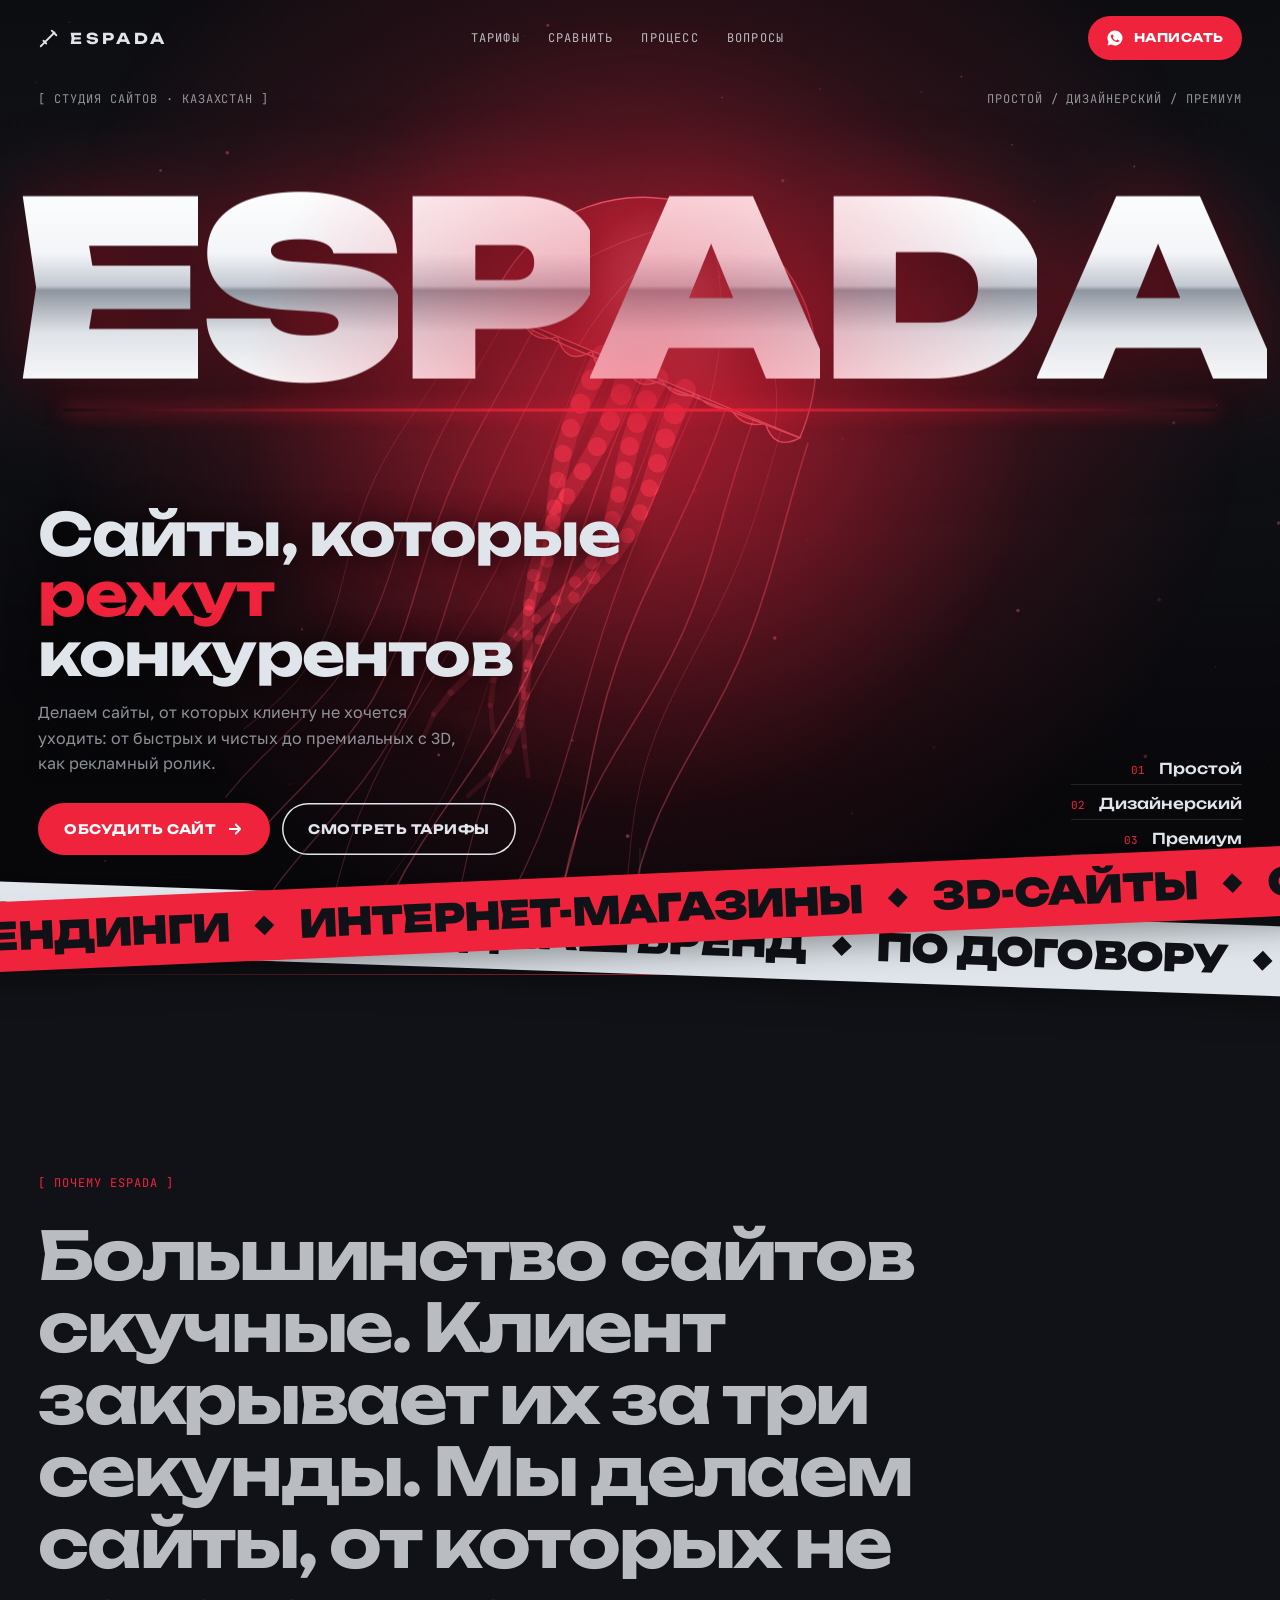
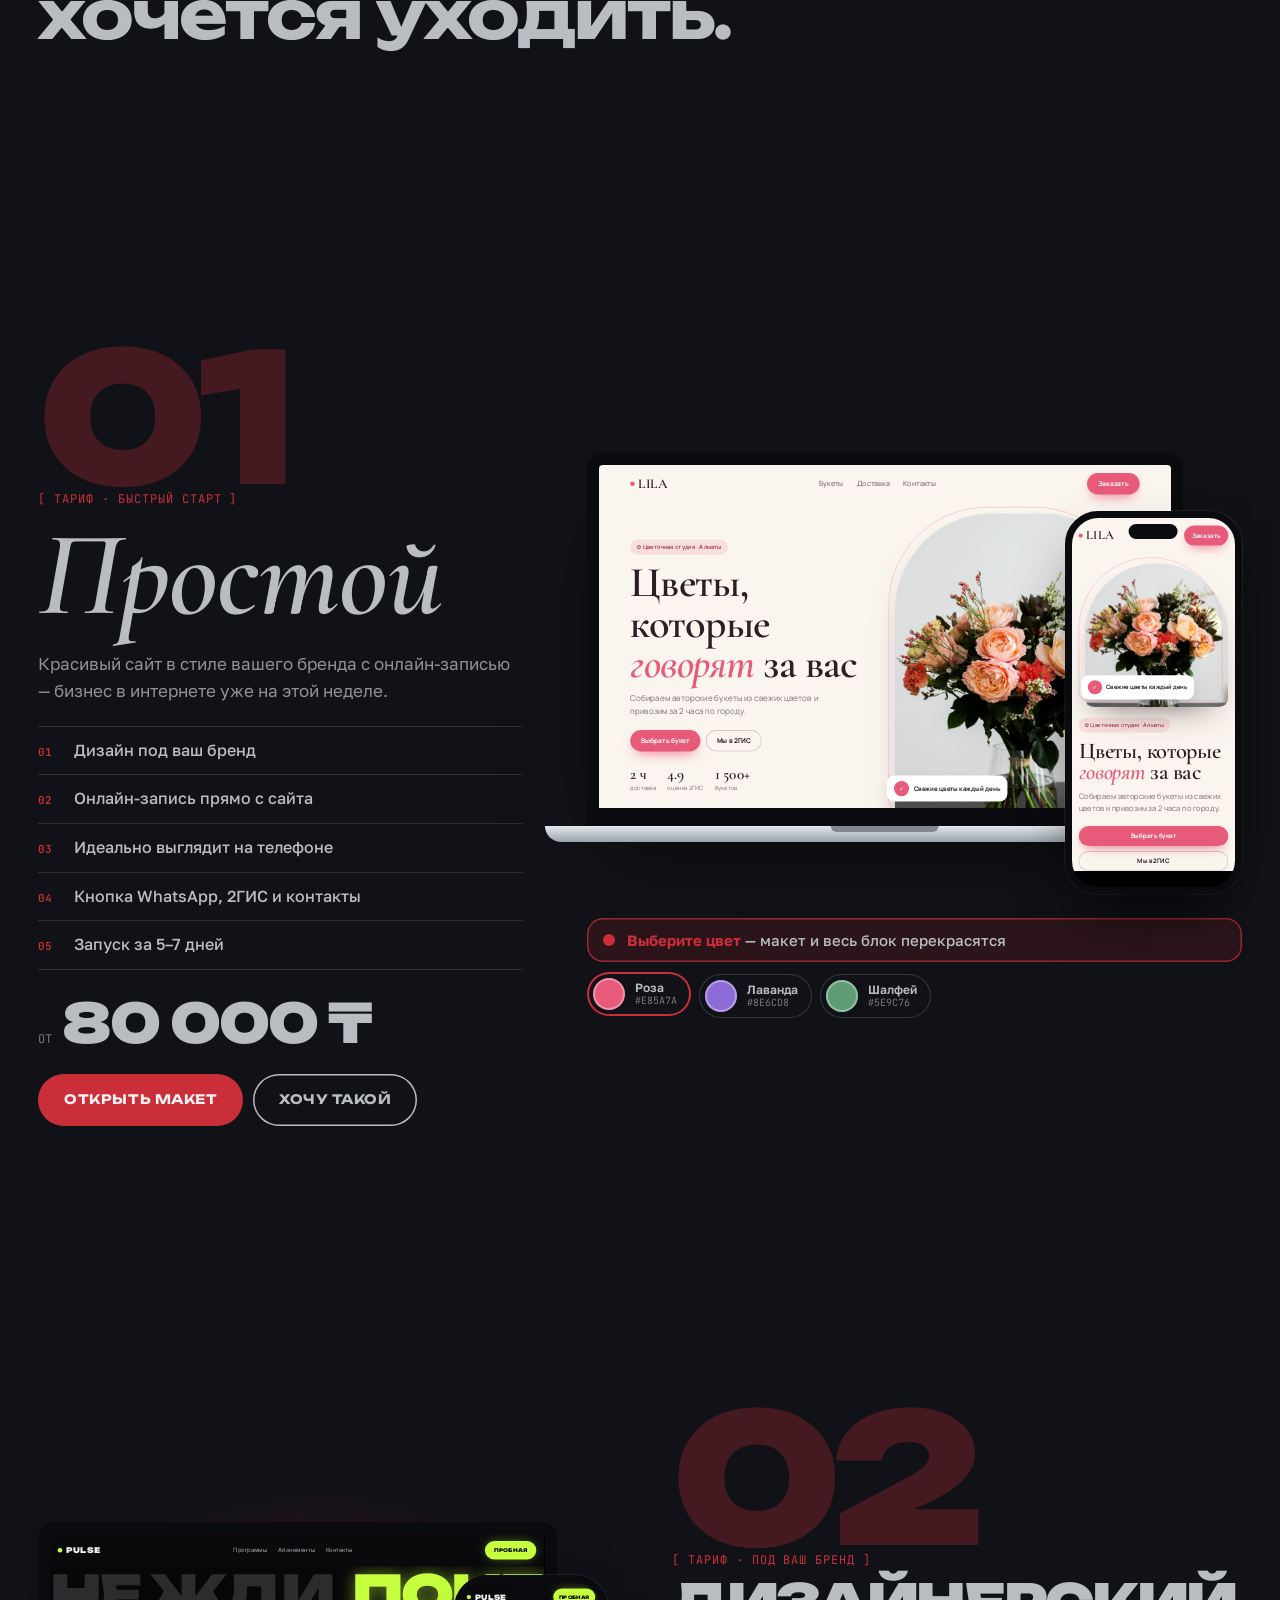
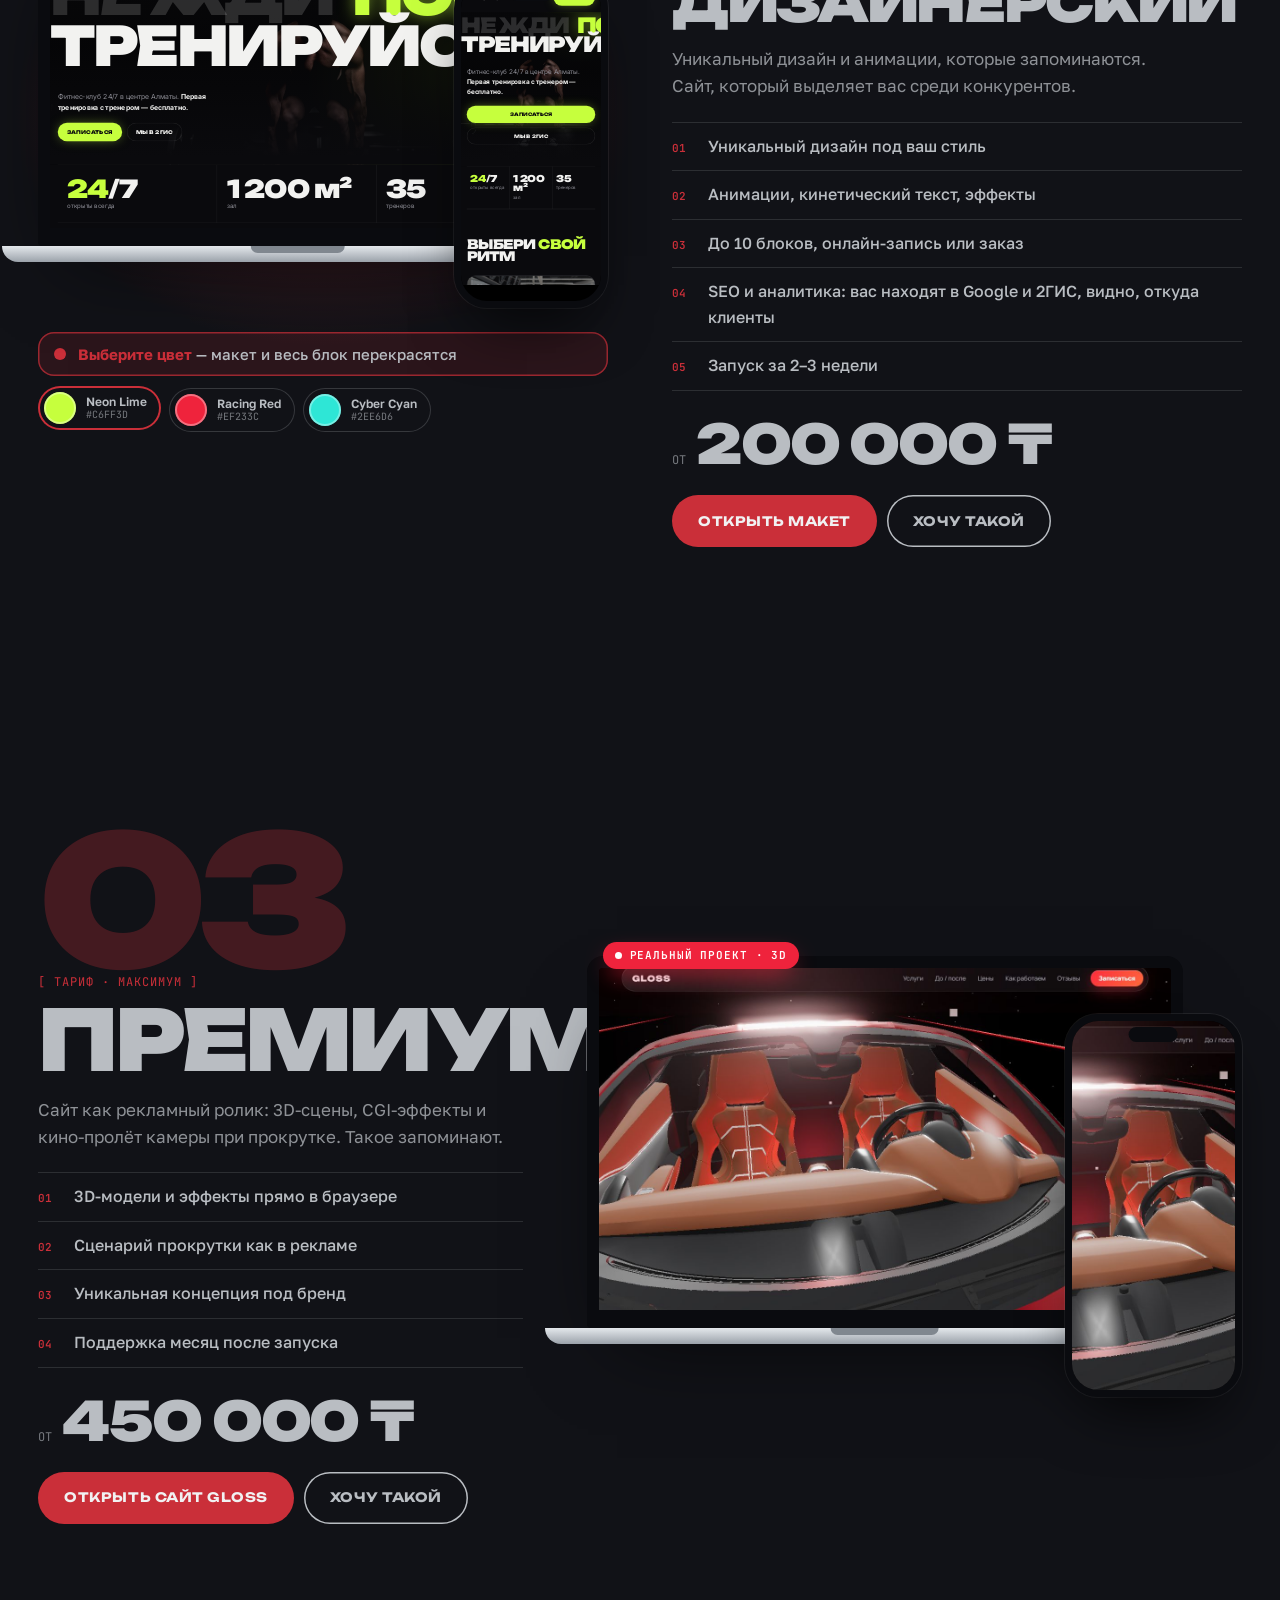
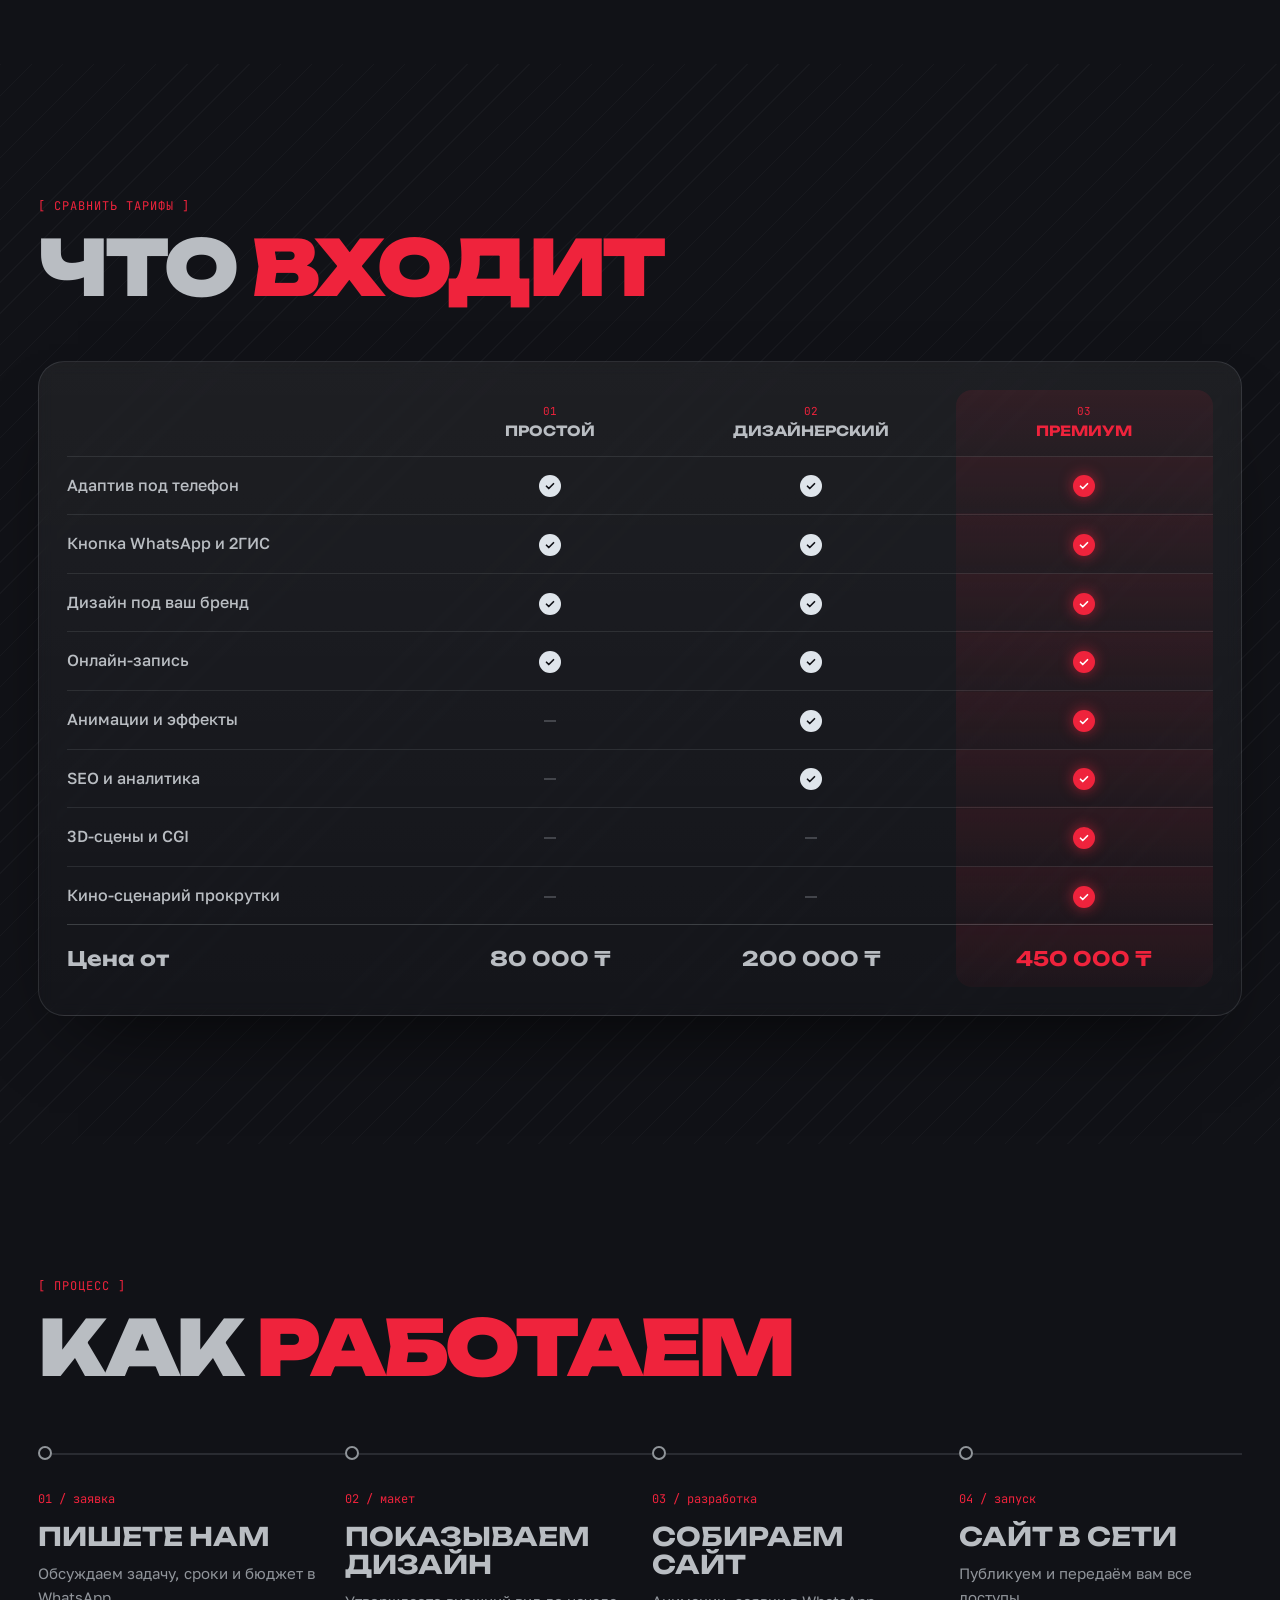
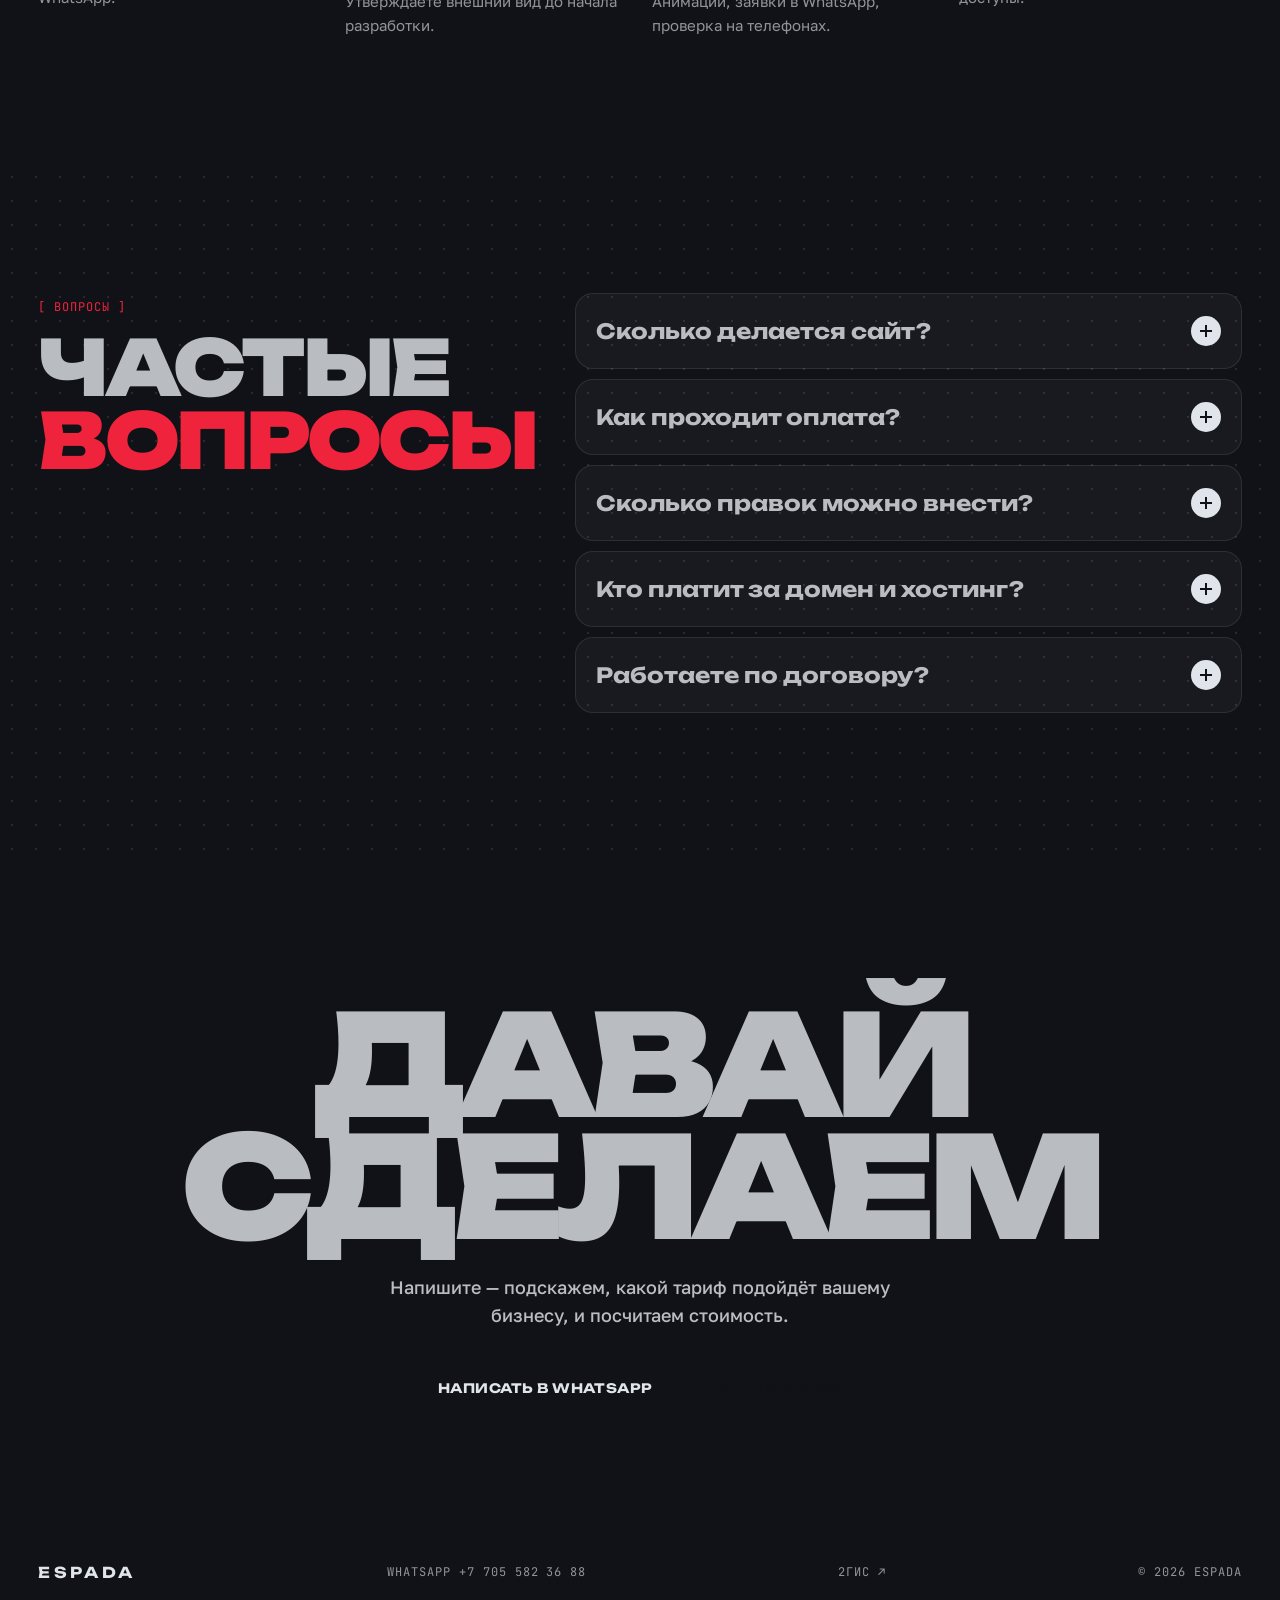
==== commit 6b18431a: "ESPADA: jellyfish behind the title Co-Authored-By: Claude Opus 5.5 <noreply@anthropic.com>" ====
--- a/espada/index.html
+++ b/espada/index.html
@@ -444,9 +444,9 @@
 <main>
   <!-- 1. Первый экран -->
   <section class="hero on-dark" id="top">
+    <canvas id="jelly" aria-hidden="true"></canvas>
     <div class="hero-word" aria-hidden="true"><span style="--i:0">E</span><span style="--i:1">S</span><span style="--i:2">P</span><span style="--i:3">A</span><span style="--i:4">D</span><span style="--i:5">A</span></div>
         <div class="hero-glow" aria-hidden="true"></div>
-    <canvas id="jelly" aria-hidden="true"></canvas>
     <div class="hero-tag mono"><span>[ Студия сайтов · Казахстан ]</span><span>Простой / Дизайнерский / Премиум</span></div>
     <div class="hero-ui">
       <div>
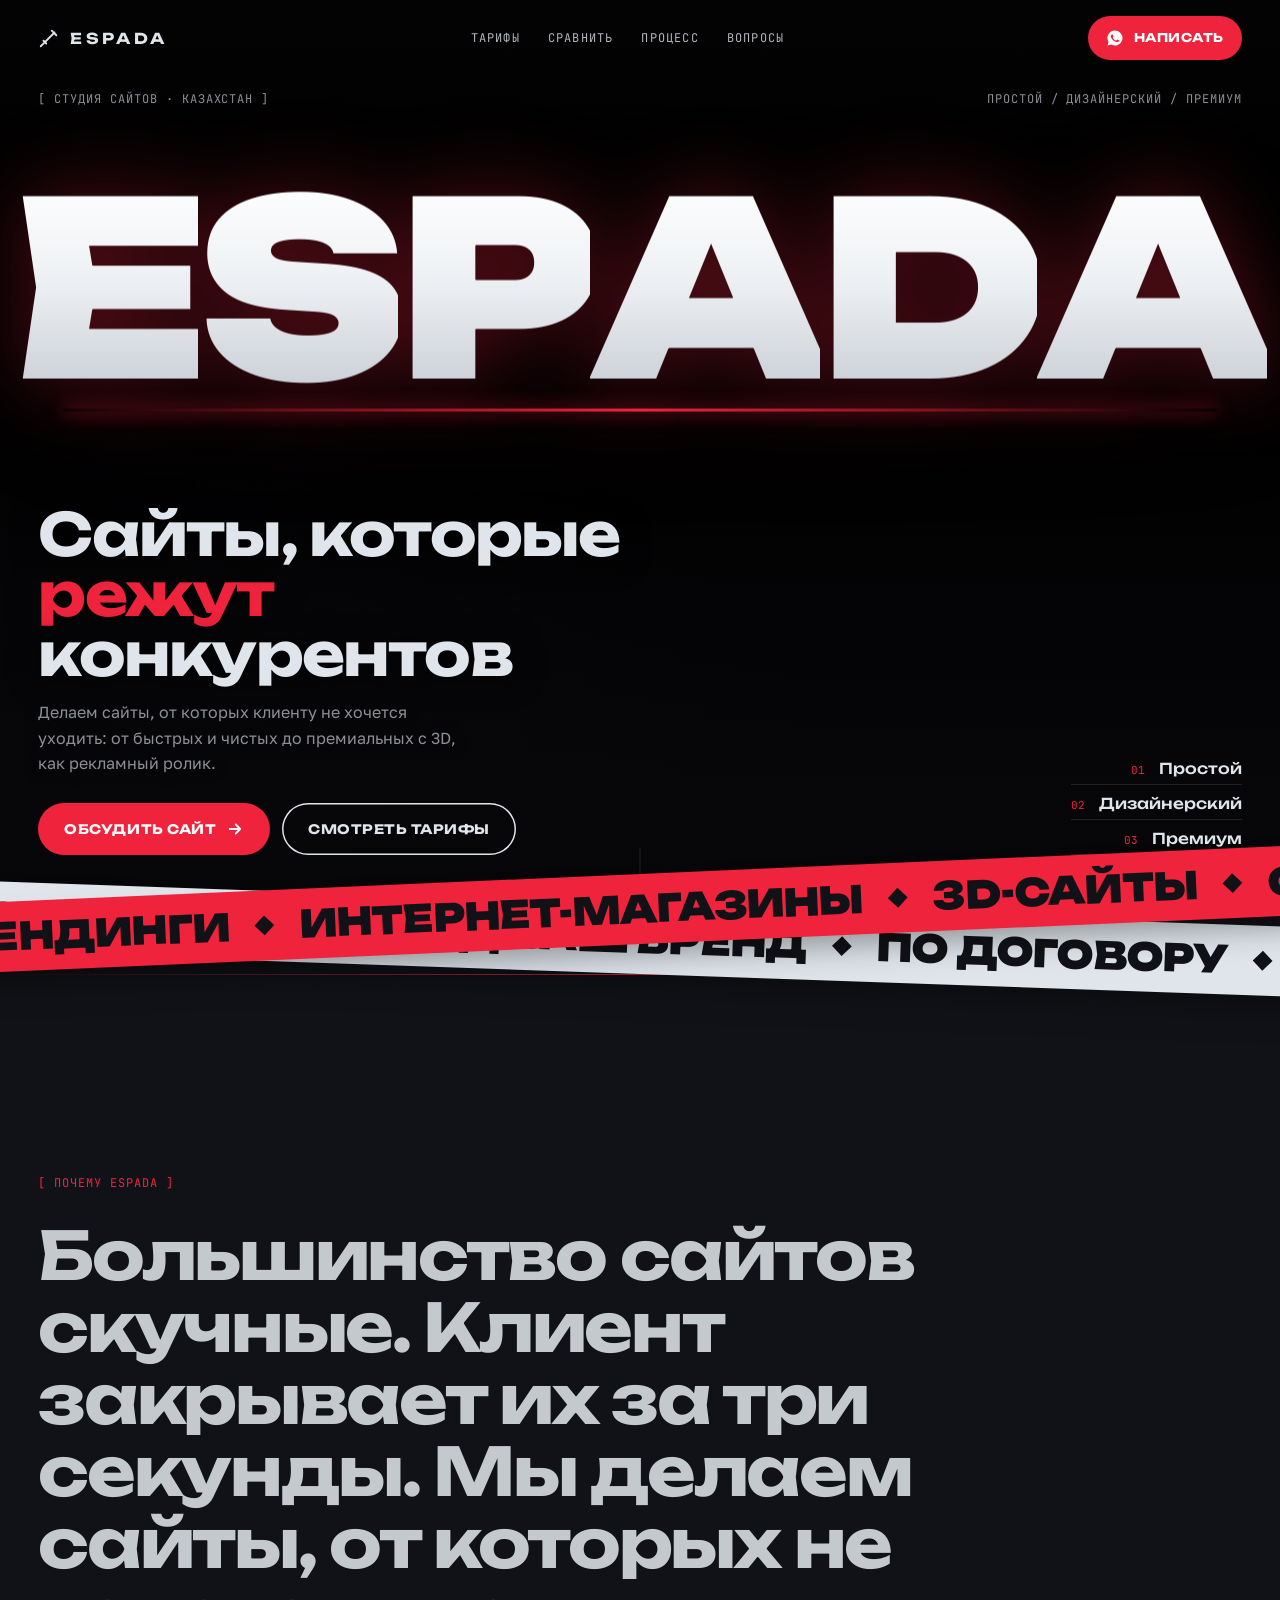
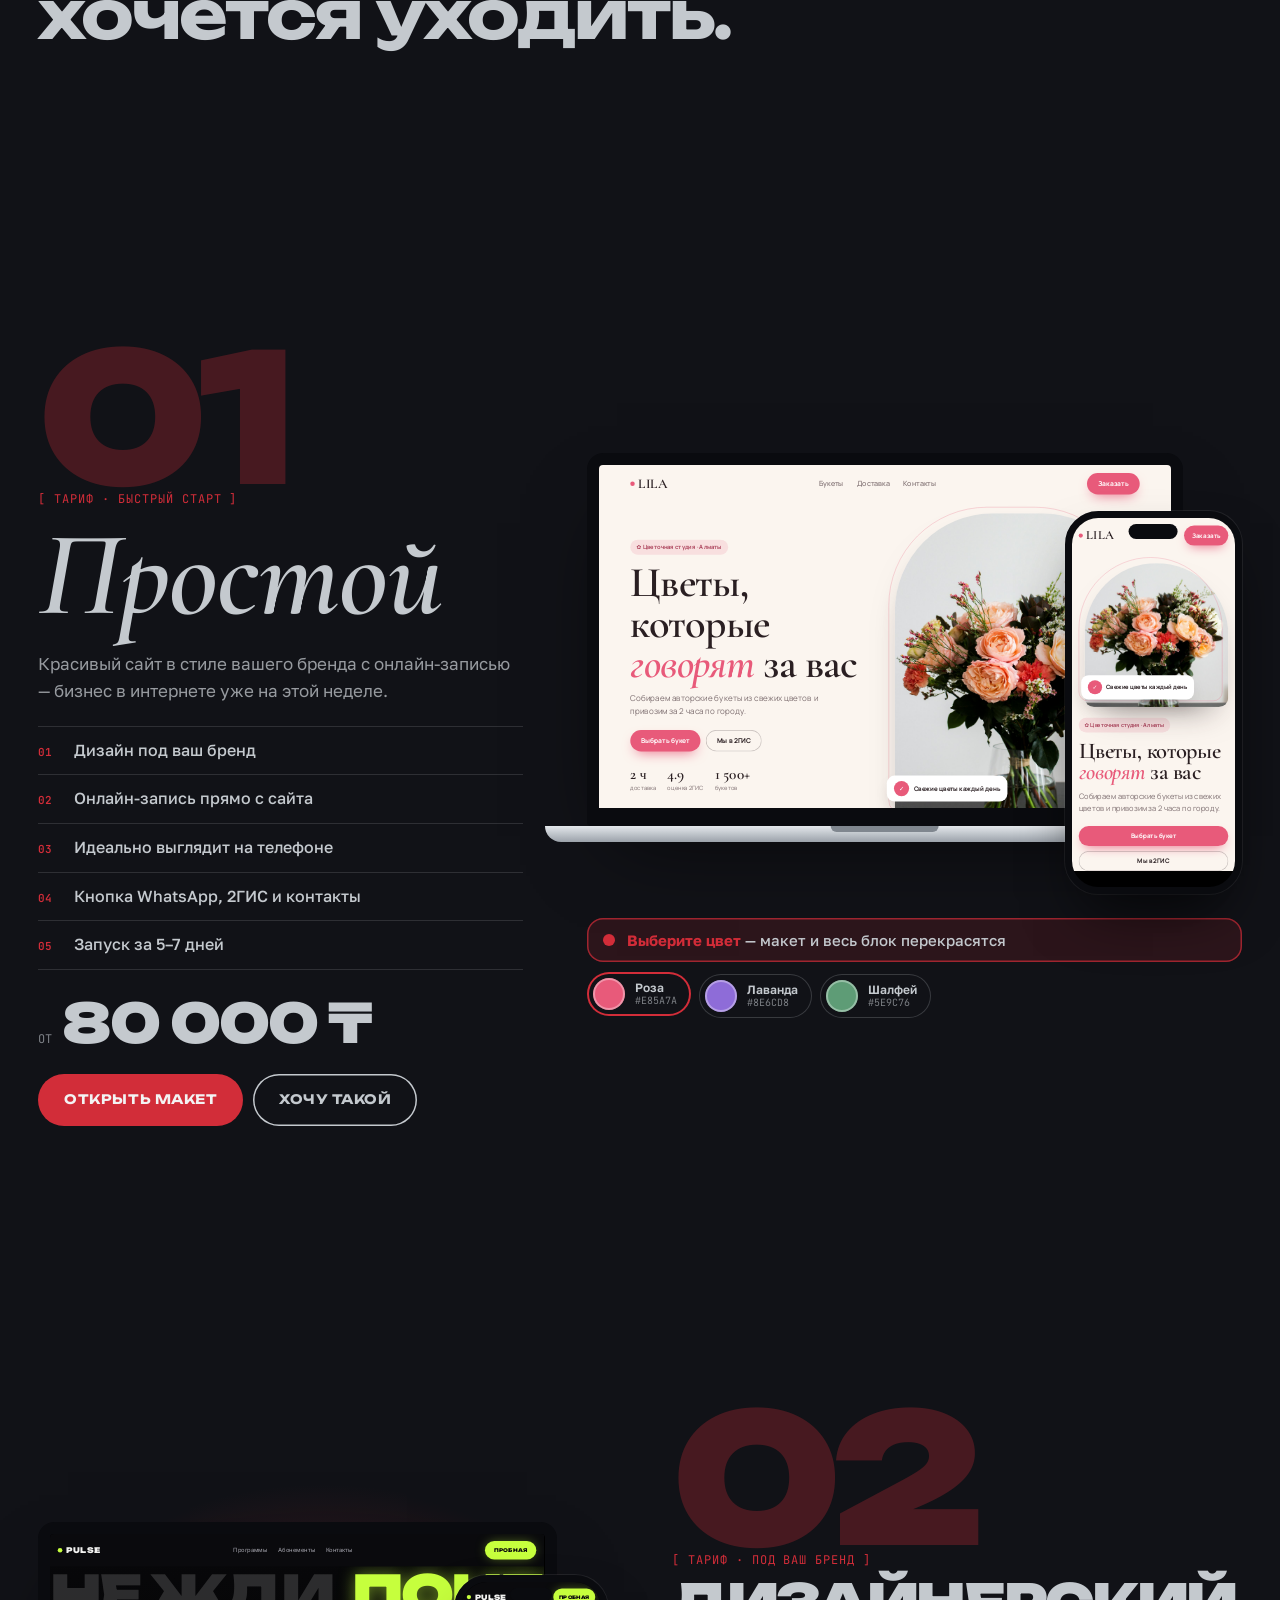
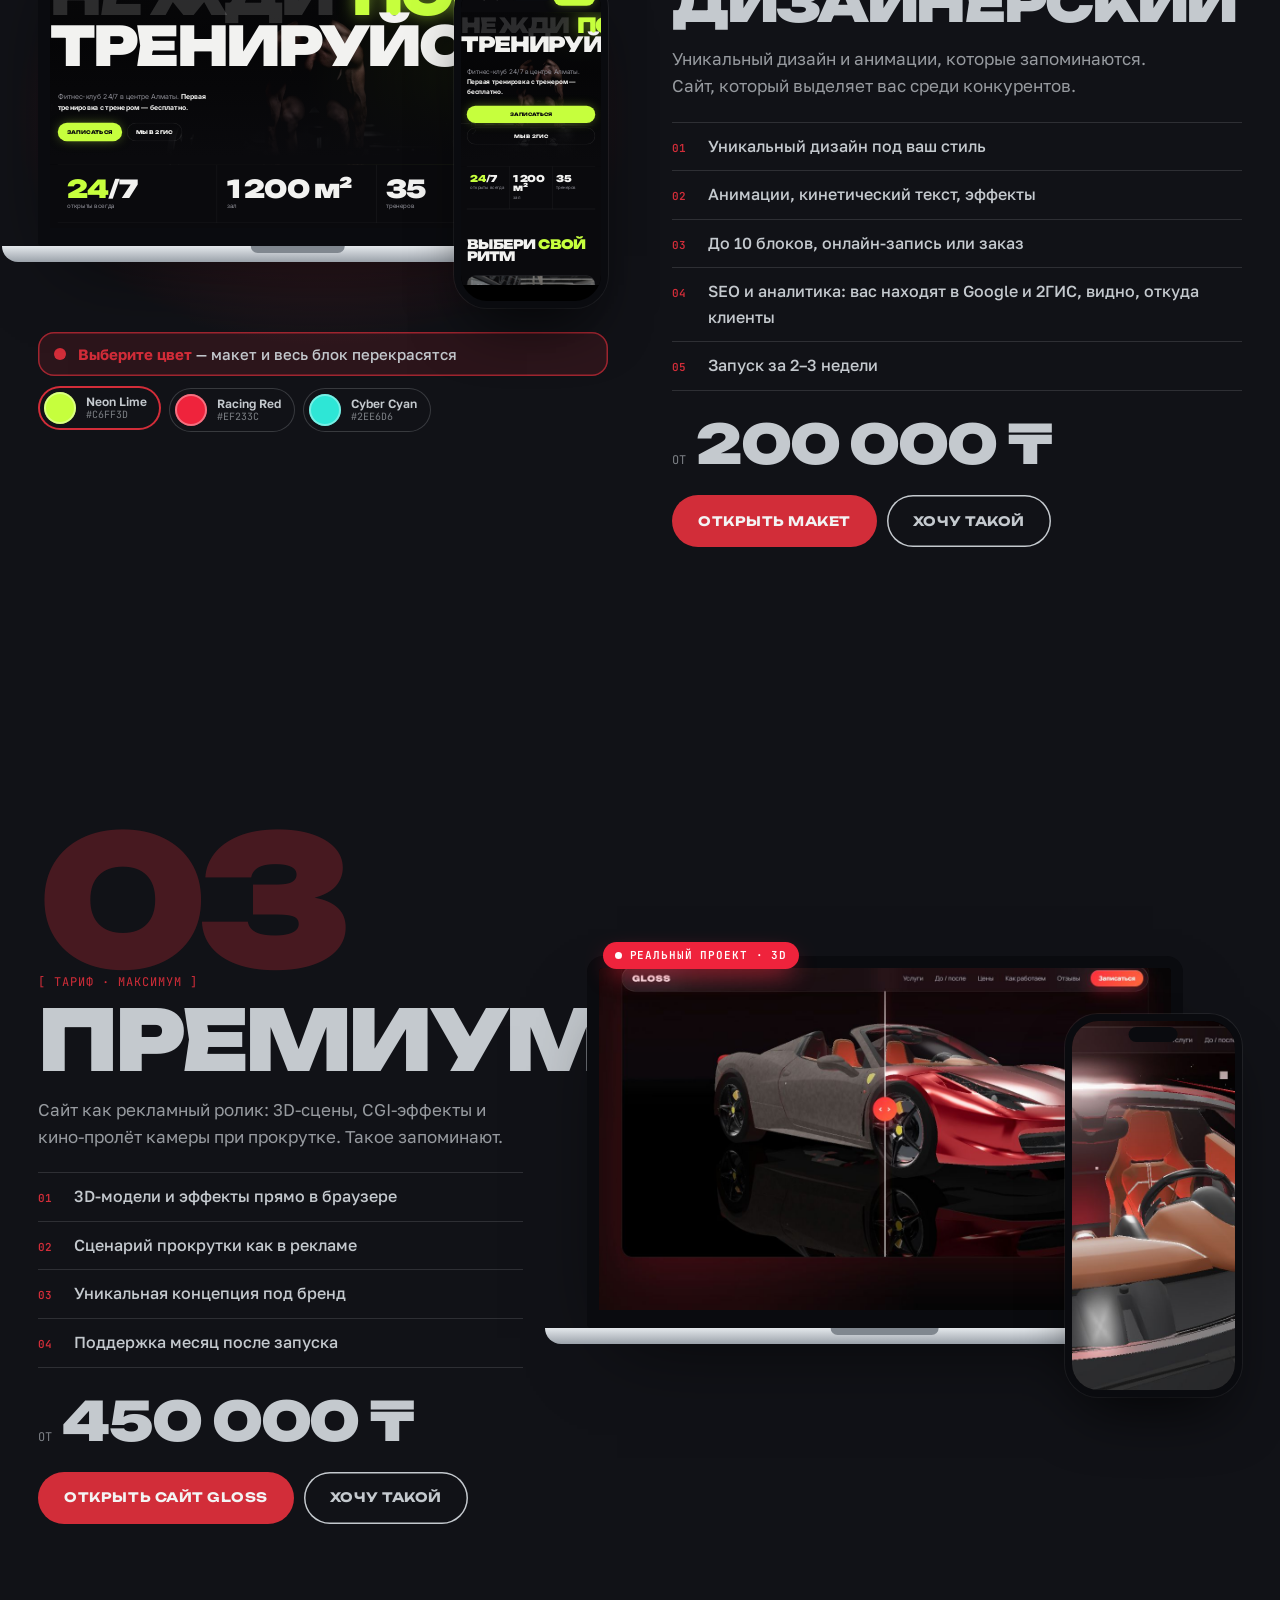
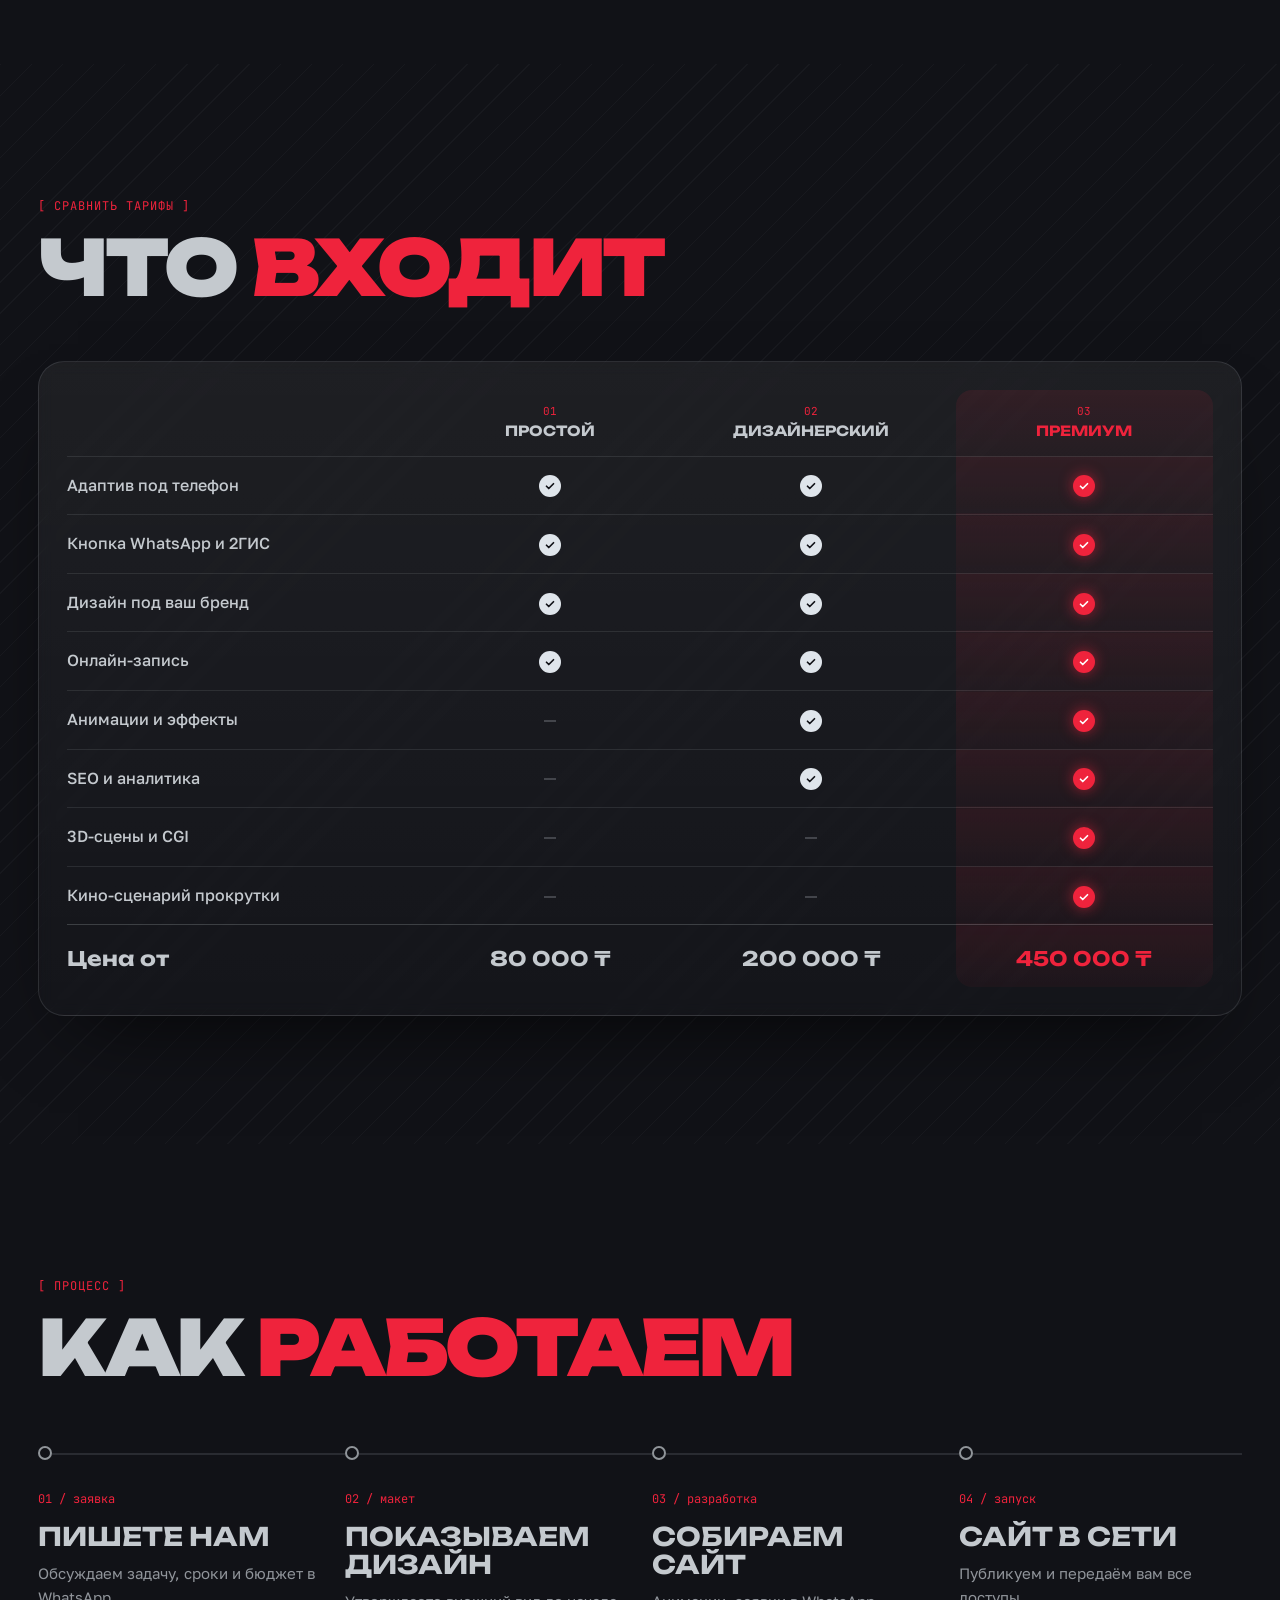
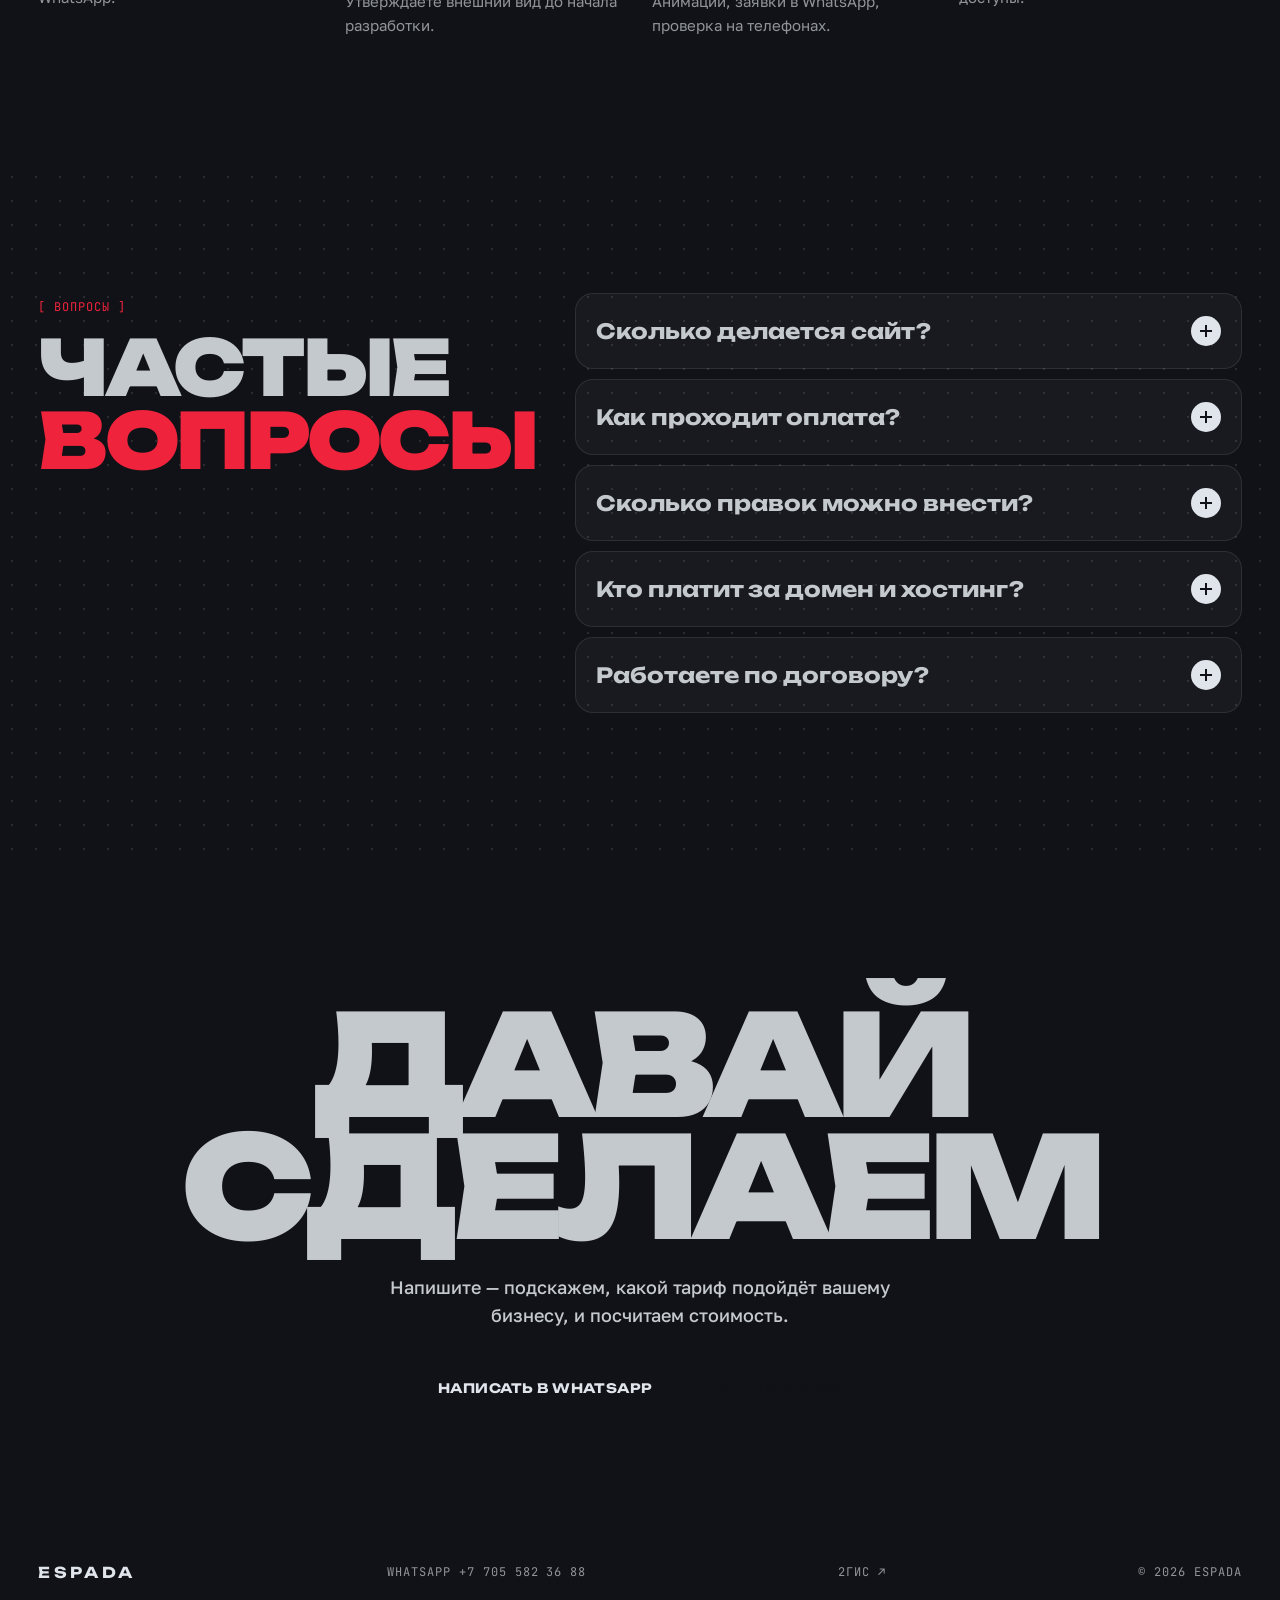
==== commit c5611a79: "ESPADA: silk background, plain chrome title, no 3D/match cut Co-Authored-By: Claude Opus 5.5 <norepl" ====
--- a/espada/index.html
+++ b/espada/index.html
@@ -77,7 +77,7 @@
 .hero-word{position:absolute;left:50%;top:32%;transform:translate(-50%,-50%);display:flex;font:900 clamp(78px,19vw,280px)/.9 var(--display);letter-spacing:-.05em;white-space:nowrap;user-select:none;pointer-events:none;perspective:900px;filter:drop-shadow(0 0 40px rgba(239,35,60,.35)) drop-shadow(0 18px 30px rgba(0,0,0,.6))}
 .hero-word span{display:block;color:transparent;
   background:linear-gradient(100deg,transparent 38%,rgba(239,35,60,.95) 47%,#ffb3bc 50%,rgba(239,35,60,.95) 53%,transparent 62%) 100% 0/300% 100% no-repeat,
-    linear-gradient(180deg,#ffffff 0%,#f3f5f8 34%,#c3c9d1 49%,#8e959f 51%,#dfe3e8 70%,#ffffff 100%);
+    linear-gradient(180deg,#ffffff 0%,#eef1f4 45%,#c9ced5 100%);
   -webkit-background-clip:text;background-clip:text;
   animation:letterIn 1.3s var(--ease) both,sheen 1.8s ease-in-out 1 both;animation-delay:calc(.25s + var(--i) * .09s),calc(1.5s + var(--i) * .08s);
   transform-origin:50% 100%}
@@ -90,8 +90,8 @@
 .hero{perspective:1300px}
 .hero-glow{position:absolute;left:50%;top:46%;width:min(120vh,130vw);aspect-ratio:1;transform:translate(-50%,-50%);pointer-events:none;
   background:radial-gradient(closest-side,rgba(239,35,60,.5),rgba(239,35,60,.14) 50%,transparent 74%)}
-#jelly{position:absolute;inset:0;width:100%;height:100%;display:block;pointer-events:none;opacity:0;transition:opacity 1.6s ease .3s}
-.loaded #jelly{opacity:1}
+
+#bg{position:absolute;inset:0;width:100%;height:100%;display:block}
 .nogl #bg{display:none}
 .hero::after{content:"";position:absolute;inset:0;pointer-events:none;background:radial-gradient(70% 55% at 15% 85%,rgba(7,7,10,.85),transparent 70%),linear-gradient(180deg,rgba(7,7,10,.45),transparent 25%,transparent 42%,rgba(7,7,10,.92) 88%)}
 .hero > *:not(#bg){z-index:1}
@@ -112,6 +112,7 @@
 .scroll-hint{position:absolute;left:50%;bottom:14px;transform:translateX(-50%);width:1px;height:38px;background:var(--line);overflow:hidden}
 .scroll-hint::after{content:"";position:absolute;left:0;top:-40%;width:100%;height:40%;background:var(--red);animation:hint 1.8s infinite}
 @keyframes hint{to{top:100%}}
+
 
 /* ── Лента ── */
 .ribbon{position:relative;z-index:2;background:var(--red);color:var(--black);transform:rotate(-2.5deg);margin:-26px -4% 0;padding:16px 0;overflow:hidden;box-shadow:0 20px 40px -20px rgba(0,0,0,.6)}
@@ -444,9 +445,8 @@
 <main>
   <!-- 1. Первый экран -->
   <section class="hero on-dark" id="top">
-    <canvas id="jelly" aria-hidden="true"></canvas>
+    <canvas id="bg" aria-hidden="true"></canvas>
     <div class="hero-word" aria-hidden="true"><span style="--i:0">E</span><span style="--i:1">S</span><span style="--i:2">P</span><span style="--i:3">A</span><span style="--i:4">D</span><span style="--i:5">A</span></div>
-        <div class="hero-glow" aria-hidden="true"></div>
     <div class="hero-tag mono"><span>[ Студия сайтов · Казахстан ]</span><span>Простой / Дизайнерский / Премиум</span></div>
     <div class="hero-ui">
       <div>
@@ -768,121 +768,6 @@
 addEventListener("resize", refreshTheme);
 refreshTheme();
 
-/* Медуза: плавает по первому экрану, пульсирует, тянется к курсору */
-(() => {
-  const hero = document.querySelector(".hero"), cv = document.getElementById("jelly");
-  if (!hero || !cv) return;
-  const ctx = cv.getContext("2d");
-  let W = 0, H = 0;
-  const resize = () => {
-    const dpr = Math.min(devicePixelRatio || 1, 1.5);
-    W = cv.clientWidth; H = cv.clientHeight;
-    cv.width = Math.round(W * dpr); cv.height = Math.round(H * dpr);
-    ctx.setTransform(dpr, 0, 0, dpr, 0, 0);
-  };
-  new ResizeObserver(resize).observe(cv); resize();
-  const small = () => W < 700;
-
-  let seed = 7; const rnd = () => (seed = (seed * 16807) % 2147483647) / 2147483647;
-  const tent = Array.from({ length: 13 }, (_, k) => ({ u: k / 12 * 2 - 1, len: 2.6 + rnd() * 1.8, ph: rnd() * 6.28, w: .6 + rnd() * .9 }));
-  const arms = Array.from({ length: 4 }, (_, k) => ({ u: (k - 1.5) / 4, len: 1.9 + rnd() * .6, ph: rnd() * 6.28 }));
-  const dots = Array.from({ length: 70 }, () => ({ x: rnd(), y: rnd(), r: rnd() * 1.5 + .4, v: rnd() * .012 + .004, ph: rnd() * 6.28 }));
-
-  const J = { x: W * .5, y: H * .4, px: W * .5, py: H * .4, ang: 0 };
-  const ptr = { x: null, y: null };
-  hero.addEventListener("pointermove", e => { const r = cv.getBoundingClientRect(); ptr.x = e.clientX - r.left; ptr.y = e.clientY - r.top; }, { passive: true });
-  hero.addEventListener("pointerleave", () => { ptr.x = null; });
-
-  let t = 0, last = performance.now(), visible = true;
-  function draw(now) {
-    const dt = Math.min(.05, (now - last) / 1000); last = now;
-    if (!reduce) t += dt;
-    const R = Math.min(W, H) * (small() ? .23 : .21);
-    const pulse = Math.sin(t * 1.7), contract = Math.max(0, pulse);
-
-    // куда плыть: медленный дрейф по экрану, а если есть курсор — к нему
-    let tx = W * (.5 + (small() ? .16 : .26) * Math.sin(t * .11)), ty = H * (.36 + .1 * Math.sin(t * .16 + 1));
-    if (ptr.x != null) { tx = tx * .35 + ptr.x * .65; ty = ty * .35 + Math.min(ptr.y, H * .7) * .65; }
-    const k = (.18 + contract * .9) * dt;               // рывок на каждом сокращении купола
-    J.px = J.x; J.py = J.y;
-    J.x += (tx - J.x) * k; J.y += (ty - J.y) * k;
-    const vx = (J.x - J.px) / Math.max(dt, .001), vy = (J.y - J.py) / Math.max(dt, .001);
-    const want = Math.max(-.55, Math.min(.55, Math.atan2(vx, -vy || -1) * .35));
-    J.ang += (want - J.ang) * Math.min(1, dt * 2);
-
-    ctx.clearRect(0, 0, W, H);
-    ctx.globalCompositeOperation = "lighter";
-
-    // планктон
-    for (const d of dots) {
-      if (!reduce) { d.y -= d.v * dt * 6; if (d.y < -.02) { d.y = 1.02; d.x = rnd(); } }
-      const a = .18 + .18 * Math.sin(t * 2 + d.ph);
-      ctx.fillStyle = `rgba(255,120,140,${a})`;
-      ctx.beginPath(); ctx.arc(d.x * W + Math.sin(t * .5 + d.ph) * 6, d.y * H, d.r, 0, 6.283); ctx.fill();
-    }
-
-    // ореол
-    let g = ctx.createRadialGradient(J.x, J.y, 0, J.x, J.y, R * 3.2);
-    g.addColorStop(0, "rgba(239,35,60,.30)"); g.addColorStop(1, "rgba(239,35,60,0)");
-    ctx.fillStyle = g; ctx.fillRect(J.x - R * 3.2, J.y - R * 3.2, R * 6.4, R * 6.4);
-
-    ctx.save();
-    ctx.translate(J.x, J.y); ctx.rotate(J.ang);
-    const bw = R * (1 - .13 * contract), bh = R * (.82 + .14 * contract);
-
-    // щупальца
-    ctx.lineCap = "round";
-    for (const tn of tent) {
-      const x0 = tn.u * bw * .92 * (1 + .18 * contract), len = R * tn.len, n = 22, seg = len / n;
-      ctx.beginPath(); ctx.moveTo(x0, 2);
-      for (let j = 1; j <= n; j++) {
-        const f = j / n;
-        const sway = Math.sin(t * 2.1 - j * .32 + tn.ph) * R * .16 * f - vx * .0009 * f * f * len;
-        ctx.lineTo(x0 * (1 + f * .25) + sway, j * seg - vy * .0006 * f * f * len);
-      }
-      ctx.strokeStyle = `rgba(255,95,115,${.22 * tn.w})`; ctx.lineWidth = 1.1 * tn.w; ctx.stroke();
-    }
-    // ротовые лопасти
-    for (const a of arms) {
-      const x0 = a.u * bw * .7, len = R * a.len, n = 16;
-      let px = x0, py = 0;
-      for (let j = 1; j <= n; j++) {
-        const f = j / n, x = x0 * (1 - f * .4) + Math.sin(t * 1.4 - j * .45 + a.ph) * R * .2 * f, y = f * len;
-        ctx.beginPath(); ctx.moveTo(px, py); ctx.lineTo(x, y);
-        ctx.strokeStyle = `rgba(255,70,95,${.34 * (1 - f * .7)})`; ctx.lineWidth = R * .12 * (1 - f * .8); ctx.stroke();
-        px = x; py = y;
-      }
-    }
-    // купол
-    ctx.beginPath(); ctx.moveTo(-bw, 0);
-    ctx.bezierCurveTo(-bw, -bh * 1.32, bw, -bh * 1.32, bw, 0);
-    const sc = 9;
-    for (let i = sc; i > 0; i--) {
-      const x1 = bw - (2 * bw) * (i - .5) / sc, x2 = bw - (2 * bw) * (i - 1) / sc;
-      ctx.quadraticCurveTo(x1, R * (.1 + .05 * Math.sin(t * 3 + i)), x2 - (i === 1 ? 0 : 0), 0);
-    }
-    ctx.closePath();
-    g = ctx.createRadialGradient(0, -bh * .45, R * .05, 0, -bh * .3, R * 1.1);
-    g.addColorStop(0, "rgba(255,170,185,.42)"); g.addColorStop(.5, "rgba(239,35,60,.3)"); g.addColorStop(1, "rgba(239,35,60,.08)");
-    ctx.fillStyle = g; ctx.fill();
-    ctx.strokeStyle = "rgba(255,140,155,.6)"; ctx.lineWidth = 1.4; ctx.stroke();
-    // каналы внутри купола
-    ctx.strokeStyle = "rgba(255,210,220,.2)"; ctx.lineWidth = 1;
-    for (let i = -2; i <= 2; i++) {
-      ctx.beginPath(); ctx.moveTo(0, -bh * .95);
-      ctx.quadraticCurveTo(i * bw * .35, -bh * .5, i * bw * .42, 0); ctx.stroke();
-    }
-    // светящееся ядро
-    g = ctx.createRadialGradient(0, -bh * .5, 0, 0, -bh * .5, bw * .55);
-    g.addColorStop(0, "rgba(255,200,210,.28)"); g.addColorStop(1, "rgba(255,120,140,0)");
-    ctx.fillStyle = g; ctx.beginPath(); ctx.arc(0, -bh * .5, bw * .55, 0, 6.283); ctx.fill();
-    ctx.restore();
-  }
-  function loop(now) { if (!visible) return; draw(now); if (!reduce) requestAnimationFrame(loop); }
-  new IntersectionObserver(([e]) => { const was = visible; visible = e.isIntersecting; if (visible && !was) { last = performance.now(); requestAnimationFrame(loop); } }).observe(hero);
-  requestAnimationFrame(loop);
-})();
-
 /* Мини-сайты засыпают, когда их не видно (меньше нагрузки при прокрутке) */
 const devIO = new IntersectionObserver(es => es.forEach(e => {
   e.target.querySelectorAll("iframe").forEach(f => { try { f.contentWindow.postMessage({ espadaPause: !e.isIntersecting }, "*"); } catch (err) {} });
@@ -989,5 +874,66 @@
 onScroll();
 </script>
 
+<!-- Живой фон: тёмный «шёлк» на шейдере (без WebGL — статичный градиент) -->
+<script>
+(() => {
+  const canvas = document.getElementById("bg");
+  const gl = canvas.getContext("webgl", { antialias: false, alpha: false, powerPreference: "low-power" });
+  if (!gl) { document.documentElement.classList.add("nogl"); return; }
+  const vs = "attribute vec2 a;void main(){gl_Position=vec4(a,0.,1.);}";
+  const fs = `precision mediump float;
+uniform vec2 r;uniform float t;uniform vec2 m;
+float h(vec2 p){return fract(sin(dot(p,vec2(127.1,311.7)))*43758.5453);}
+float n(vec2 p){vec2 i=floor(p),f=fract(p);f=f*f*(3.-2.*f);return mix(mix(h(i),h(i+vec2(1.,0.)),f.x),mix(h(i+vec2(0.,1.)),h(i+1.),f.x),f.y);}
+float fbm(vec2 p){float v=0.,a=.5;for(int i=0;i<5;i++){v+=a*n(p);p=p*2.03+vec2(1.7,9.2);a*=.5;}return v;}
+void main(){
+  vec2 uv=(gl_FragCoord.xy-.5*r)/r.y;
+  vec2 q=vec2(fbm(uv*1.5+t*.04),fbm(uv*1.5+vec2(5.2,1.3)-t*.035));
+  vec2 w=vec2(fbm(uv*1.3+3.*q+vec2(1.7,9.2)+t*.025),fbm(uv*1.3+3.*q+vec2(8.3,2.8)));
+  float f=fbm(uv*1.1+3.4*w);
+  float ridge=pow(1.-abs(sin(f*8.+t*.15)),7.);
+  vec3 red=vec3(.937,.137,.235);
+  vec3 col=vec3(.05,.052,.068)+vec3(.1,.105,.125)*f*f;
+  col+=ridge*mix(vec3(.55,.58,.64),red,smoothstep(.3,.7,w.x))*.5;
+  float md=length(uv-m);
+  col+=red*(.08+.35*ridge)*exp(-md*md*2.5);
+  col*=1.-.6*length(uv*vec2(.55,.95));
+  gl_FragColor=vec4(col,1.);
+}`;
+  const sh = (type, src) => { const s = gl.createShader(type); gl.shaderSource(s, src); gl.compileShader(s); return s; };
+  const prog = gl.createProgram();
+  gl.attachShader(prog, sh(gl.VERTEX_SHADER, vs)); gl.attachShader(prog, sh(gl.FRAGMENT_SHADER, fs));
+  gl.linkProgram(prog);
+  if (!gl.getProgramParameter(prog, gl.LINK_STATUS)) { document.documentElement.classList.add("nogl"); return; }
+  gl.useProgram(prog);
+  gl.bindBuffer(gl.ARRAY_BUFFER, gl.createBuffer());
+  gl.bufferData(gl.ARRAY_BUFFER, new Float32Array([-1, -1, 3, -1, -1, 3]), gl.STATIC_DRAW);
+  const loc = gl.getAttribLocation(prog, "a"); gl.enableVertexAttribArray(loc); gl.vertexAttribPointer(loc, 2, gl.FLOAT, false, 0, 0);
+  const uR = gl.getUniformLocation(prog, "r"), uT = gl.getUniformLocation(prog, "t"), uM = gl.getUniformLocation(prog, "m");
+
+  const scale = () => Math.min(devicePixelRatio, 2) * (innerWidth < 700 ? .45 : .6);   // пониженное разрешение
+  const resize = () => { const k = scale(); canvas.width = Math.max(1, Math.round(canvas.clientWidth * k)); canvas.height = Math.max(1, Math.round(canvas.clientHeight * k)); gl.viewport(0, 0, canvas.width, canvas.height); };
+  new ResizeObserver(resize).observe(canvas); resize();
+
+  const target = { x: .35, y: .1 }, mouse = { x: .35, y: .1 };
+  addEventListener("pointermove", e => { const h = innerHeight; target.x = (e.clientX - innerWidth / 2) / h; target.y = -(e.clientY - h / 2) / h; }, { passive: true });
+
+  const reduce = matchMedia("(prefers-reduced-motion: reduce)").matches;
+  let visible = true;
+  const t0 = performance.now();
+  window.ESPADA_BG = { frames: 0, get running() { return visible; } };
+  function draw(now) {
+    mouse.x += (target.x - mouse.x) * .05; mouse.y += (target.y - mouse.y) * .05;
+    gl.uniform2f(uR, canvas.width, canvas.height);
+    gl.uniform1f(uT, reduce ? 20 : (now - t0) / 1000);
+    gl.uniform2f(uM, mouse.x, mouse.y);
+    gl.drawArrays(gl.TRIANGLES, 0, 3);
+    window.ESPADA_BG.frames++;
+  }
+  function loop(now) { if (!visible) return; draw(now); if (!reduce) requestAnimationFrame(loop); }
+  new IntersectionObserver(([e]) => { const was = visible; visible = e.isIntersecting; if (visible && !was) requestAnimationFrame(loop); }).observe(canvas);
+  requestAnimationFrame(loop);
+})();
+</script>
 </body>
 </html>
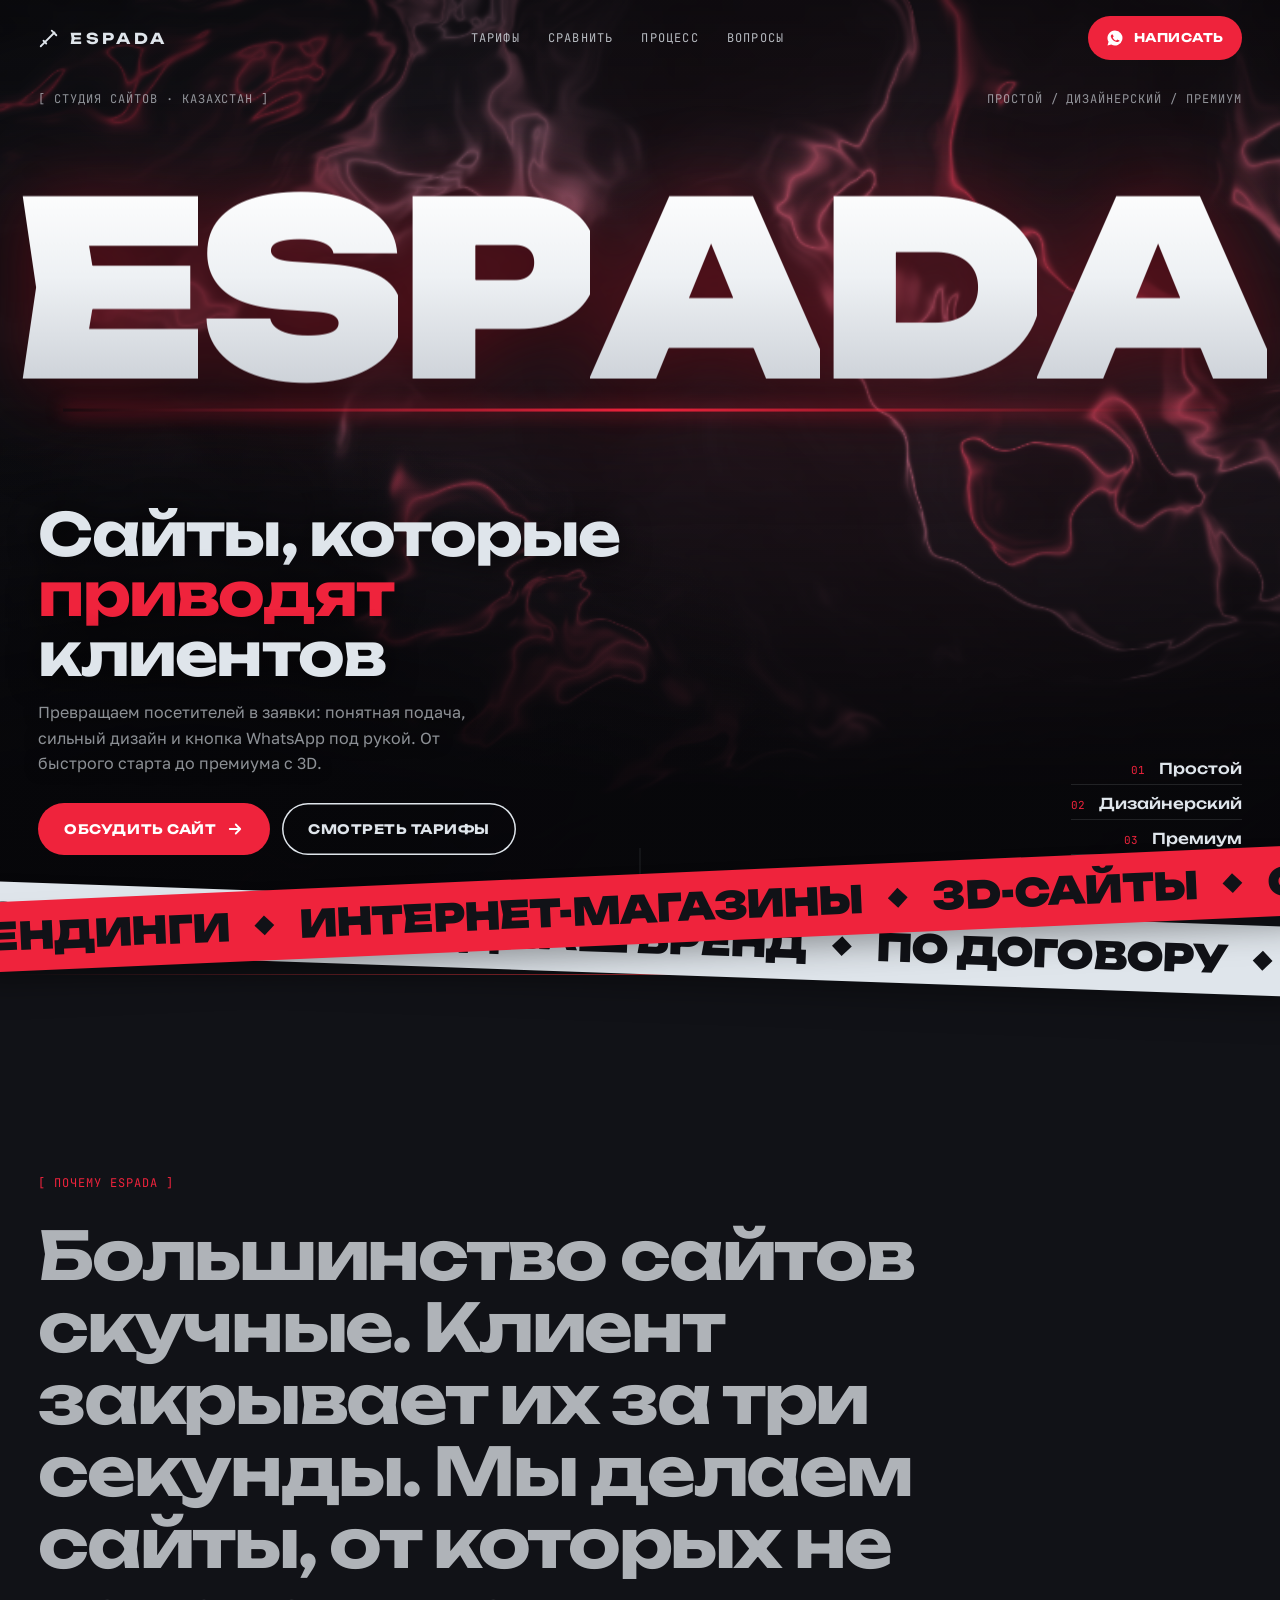
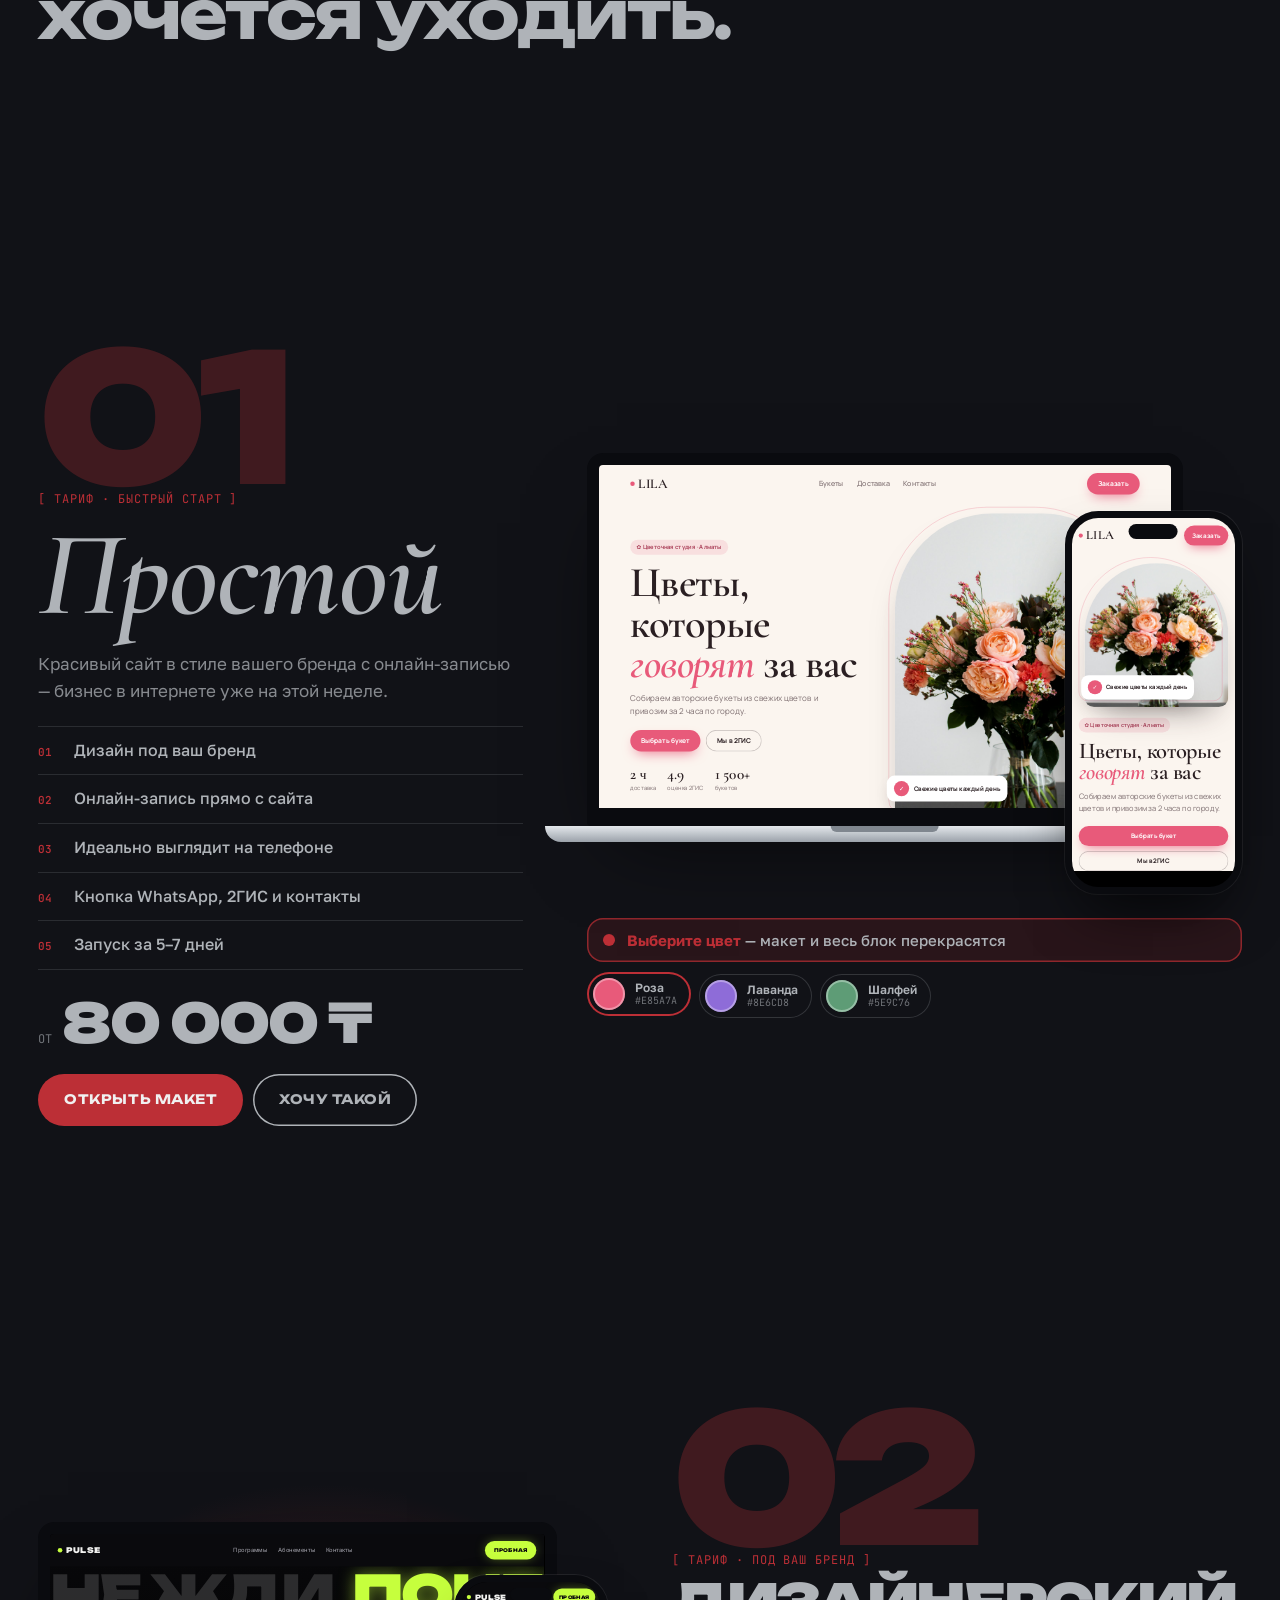
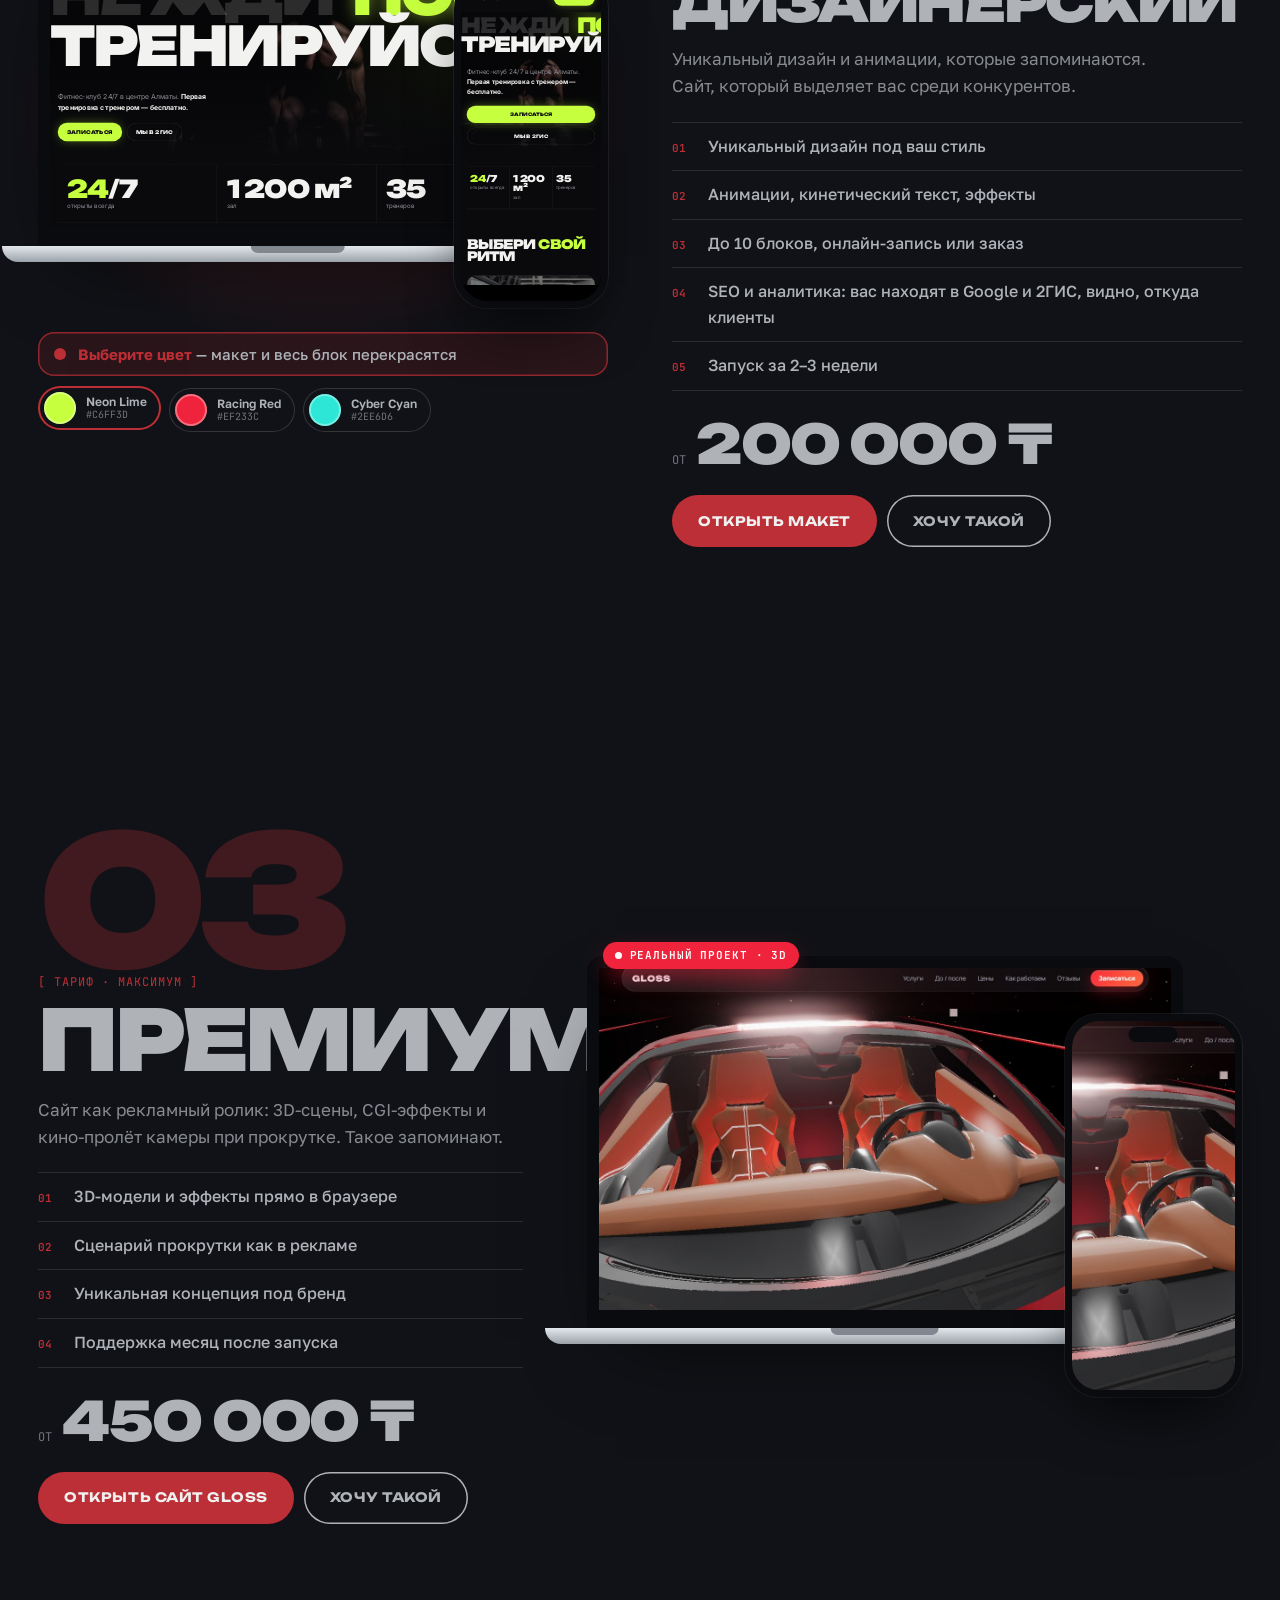
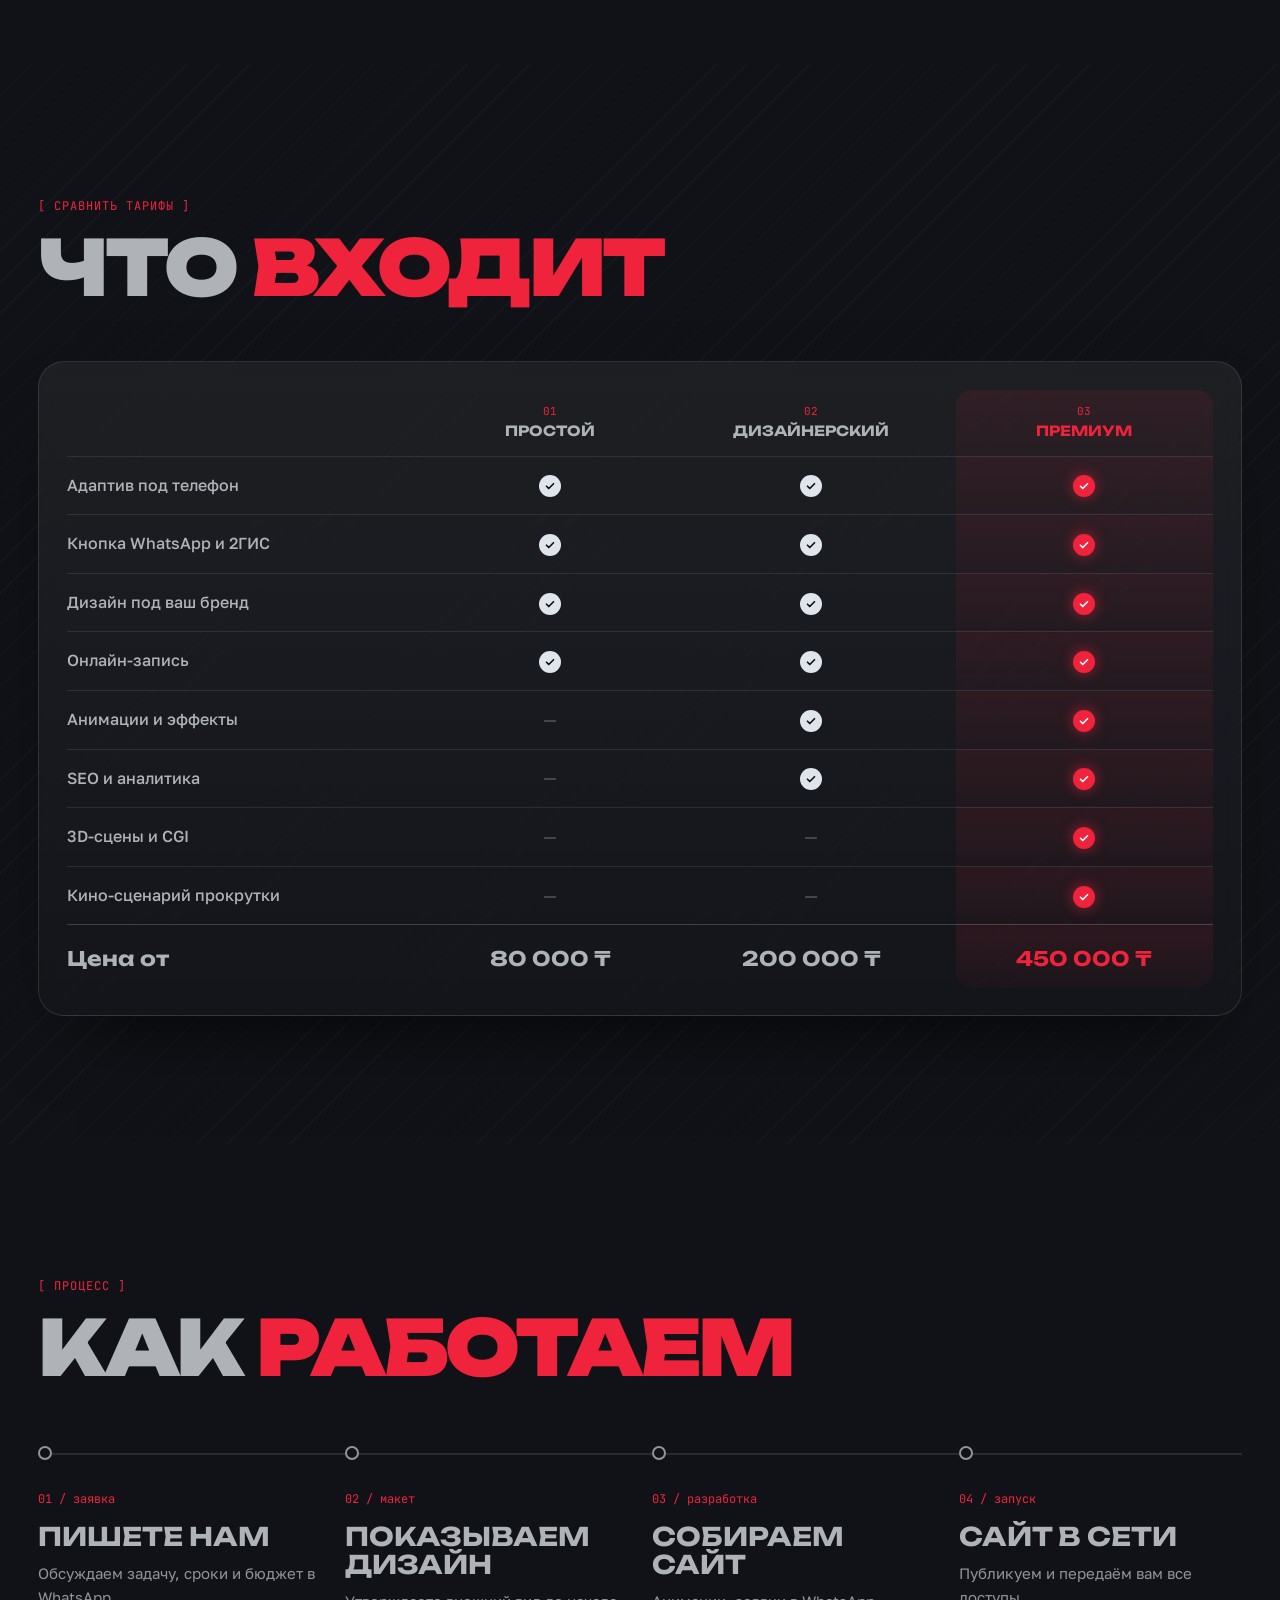
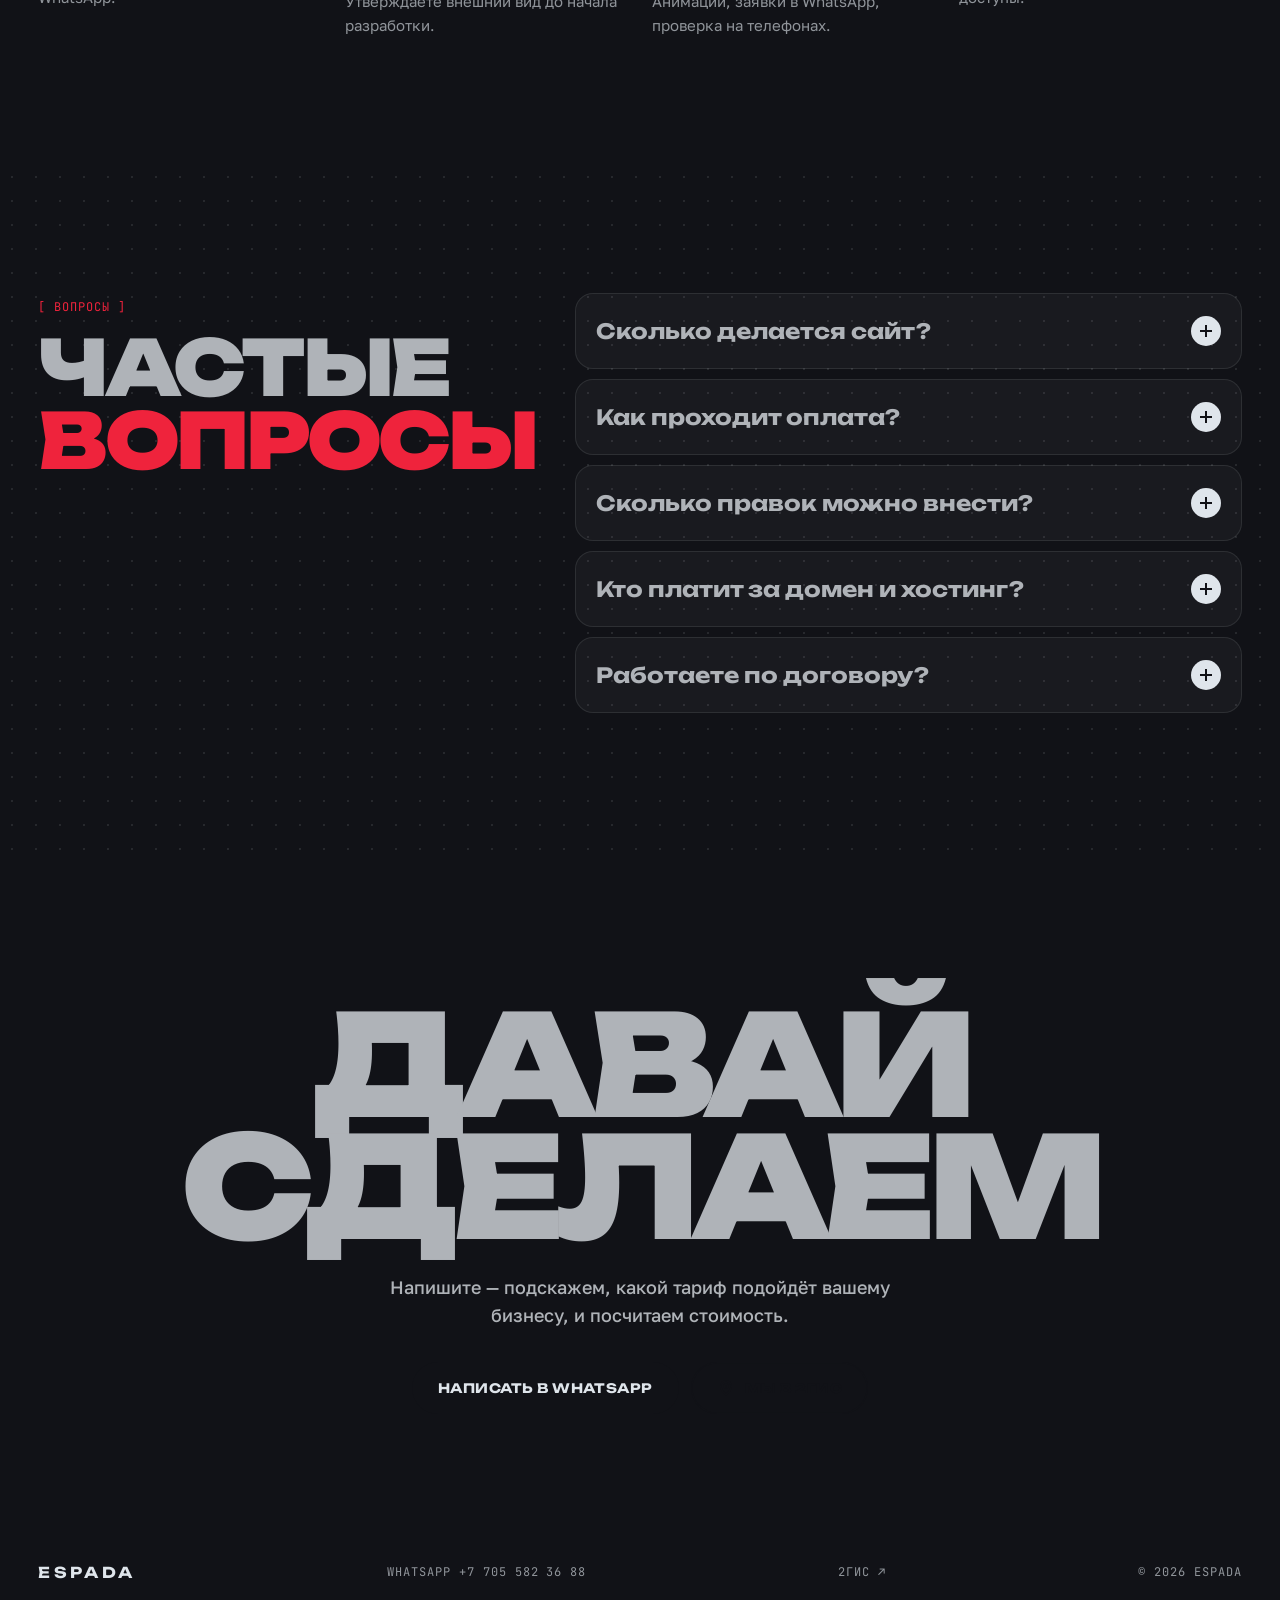
==== commit b6a49690: "ESPADA: marketing headline Co-Authored-By: Claude Opus 5.5 <noreply@anthropic.com>" ====
--- a/espada/index.html
+++ b/espada/index.html
@@ -450,8 +450,8 @@
     <div class="hero-tag mono"><span>[ Студия сайтов · Казахстан ]</span><span>Простой / Дизайнерский / Премиум</span></div>
     <div class="hero-ui">
       <div>
-        <h1>Сайты, которые <em>режут</em> конкурентов</h1>
-        <p>Делаем сайты, от которых клиенту не хочется уходить: от быстрых и чистых до премиальных с 3D, как рекламный ролик.</p>
+        <h1>Сайты, которые <em>приводят</em> клиентов</h1>
+        <p>Превращаем посетителей в заявки: понятная подача, сильный дизайн и кнопка WhatsApp под рукой. От быстрого старта до премиума с 3D.</p>
         <div class="cta">
           <a class="btn btn-red js-wa" href="#" target="_blank" rel="noopener">Обсудить сайт <svg viewBox="0 0 24 24" fill="none" stroke="currentColor" stroke-width="2.4" stroke-linecap="round" stroke-linejoin="round"><path d="M5 12h14M13 6l6 6-6 6"/></svg></a>
           <a class="btn btn-line" href="#t1">Смотреть тарифы</a>
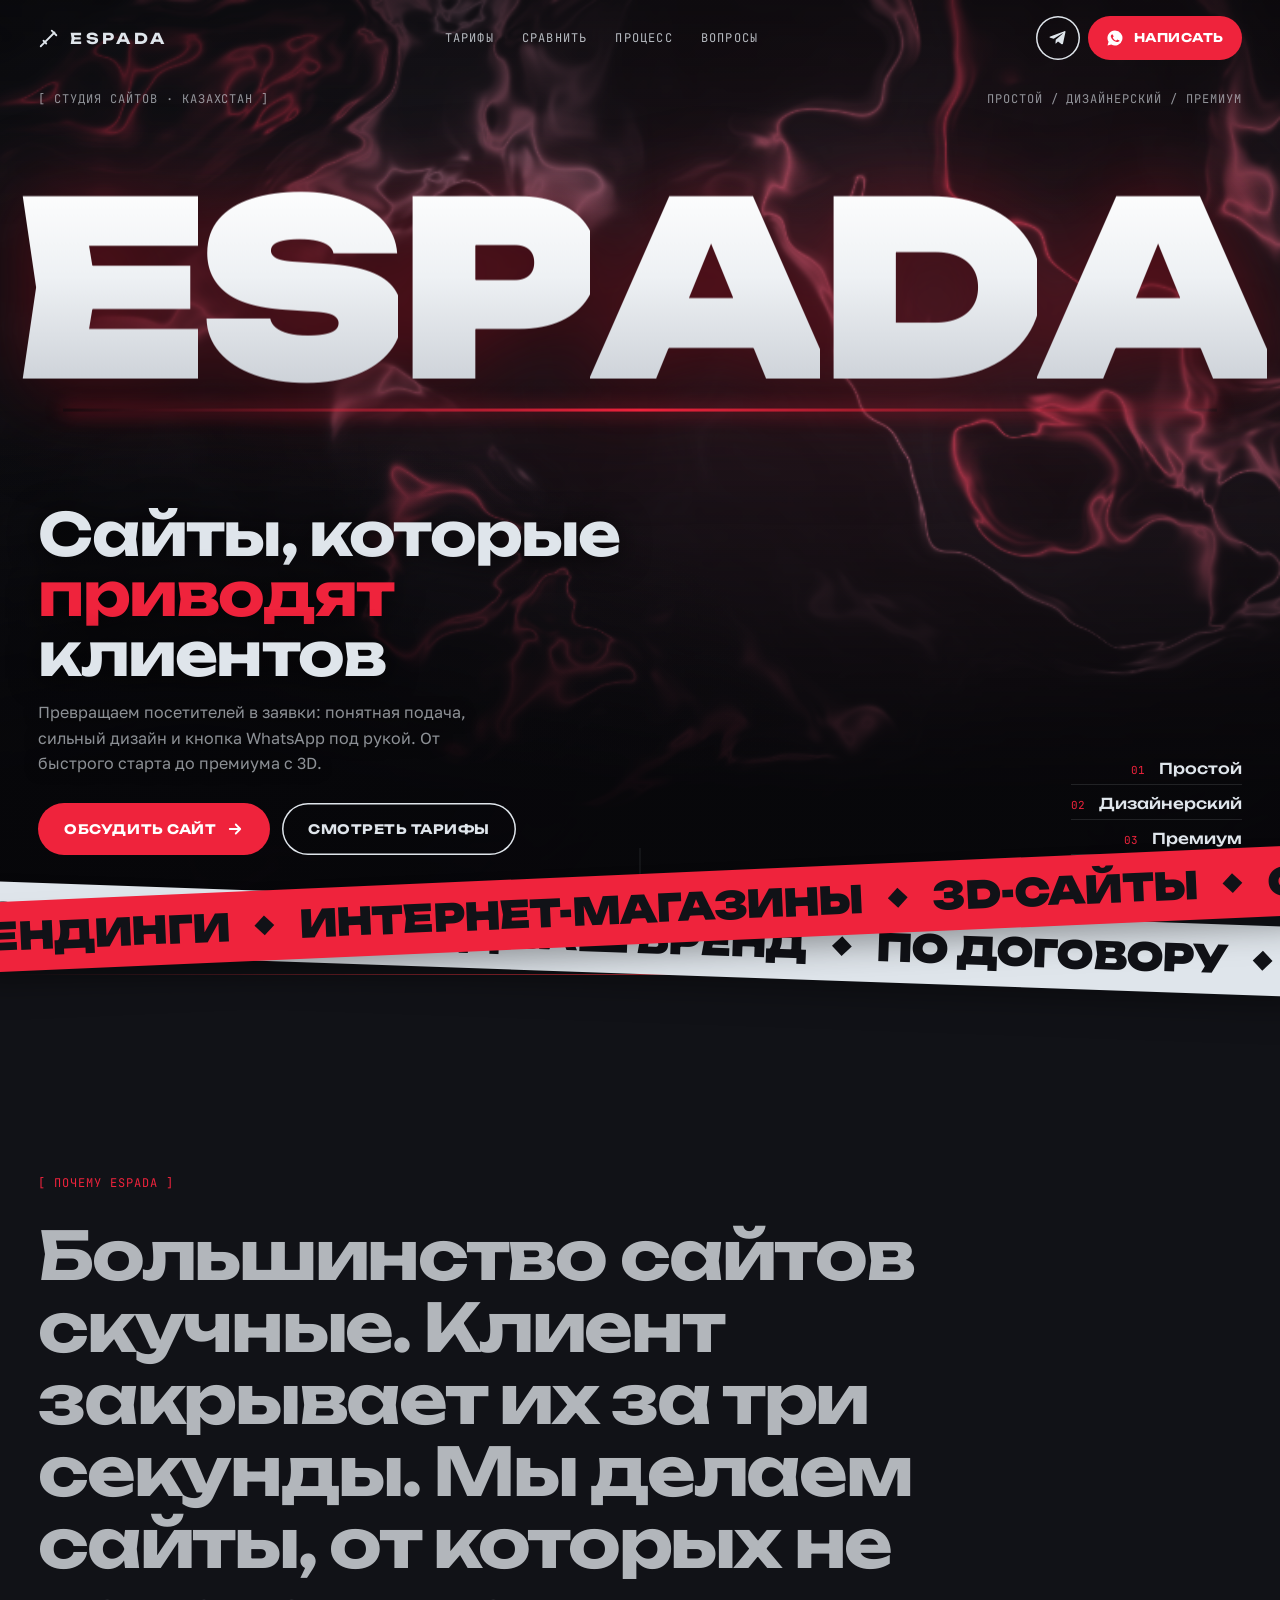
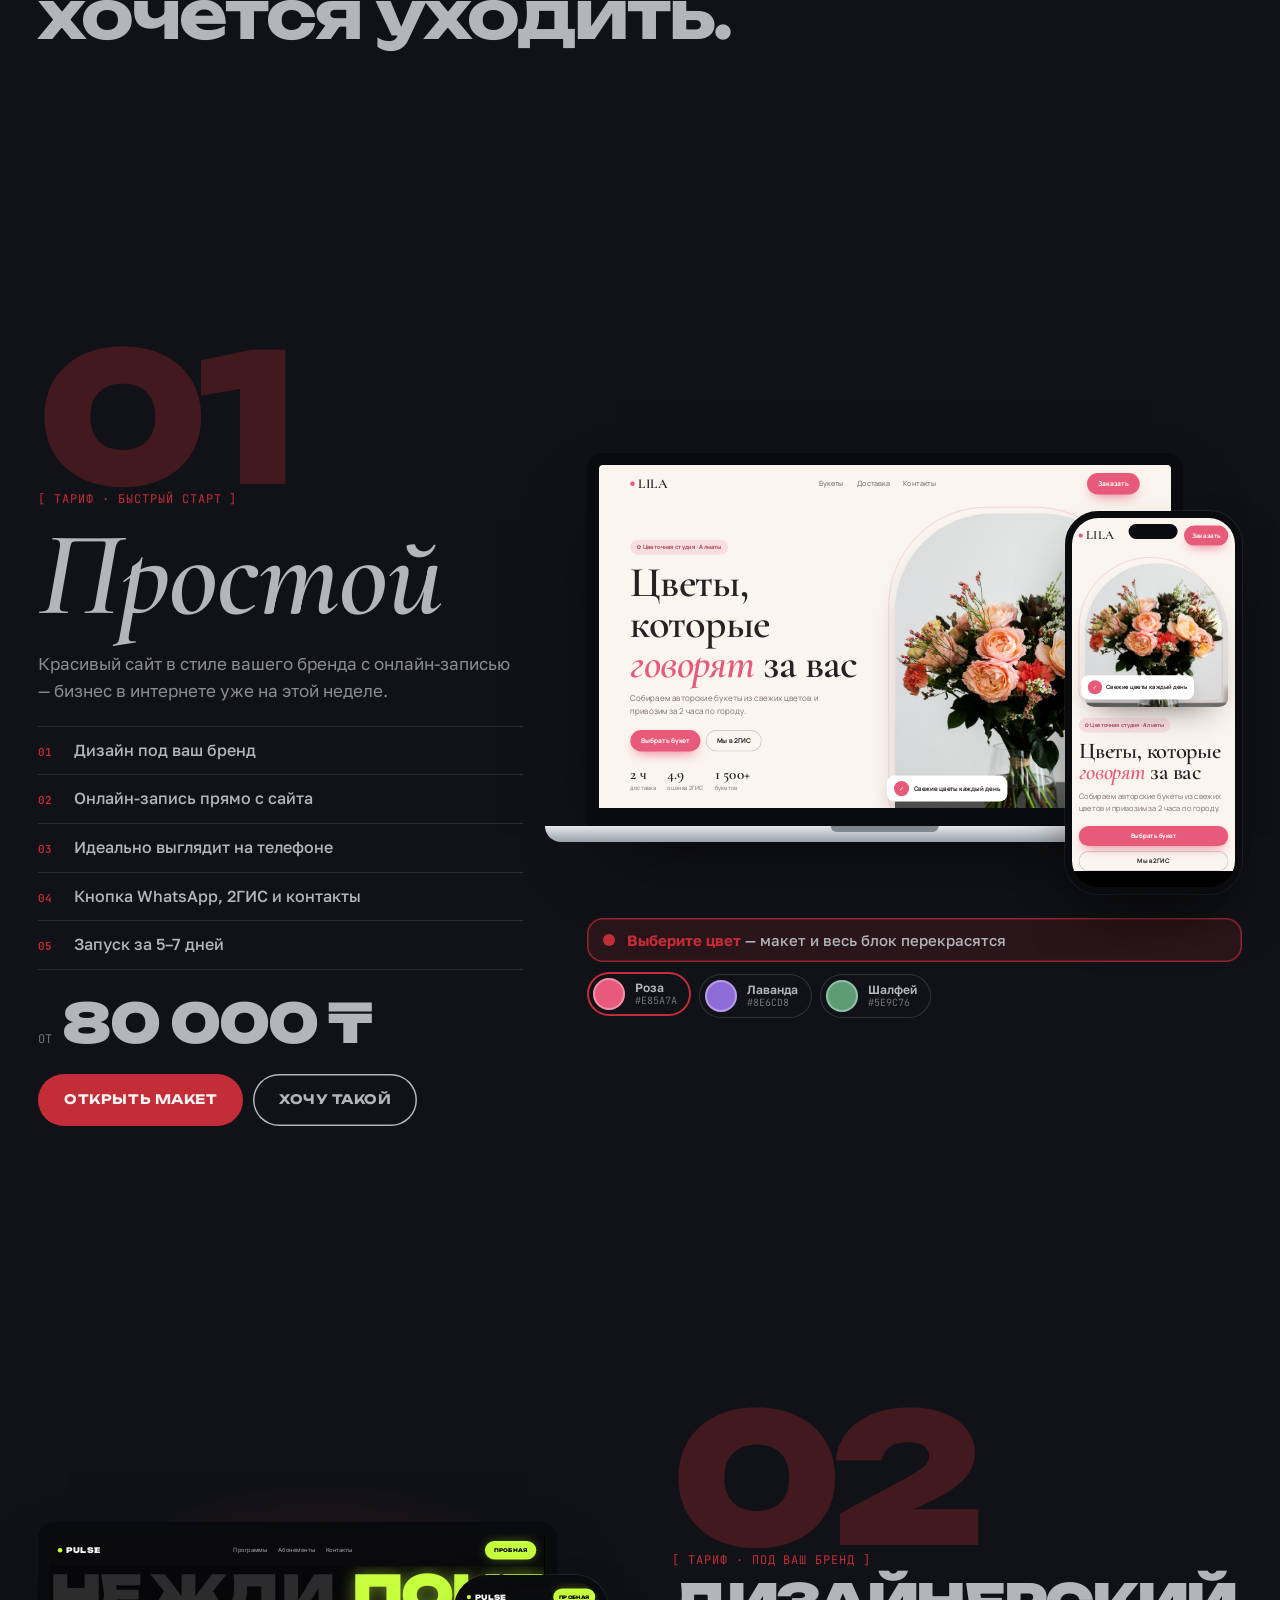
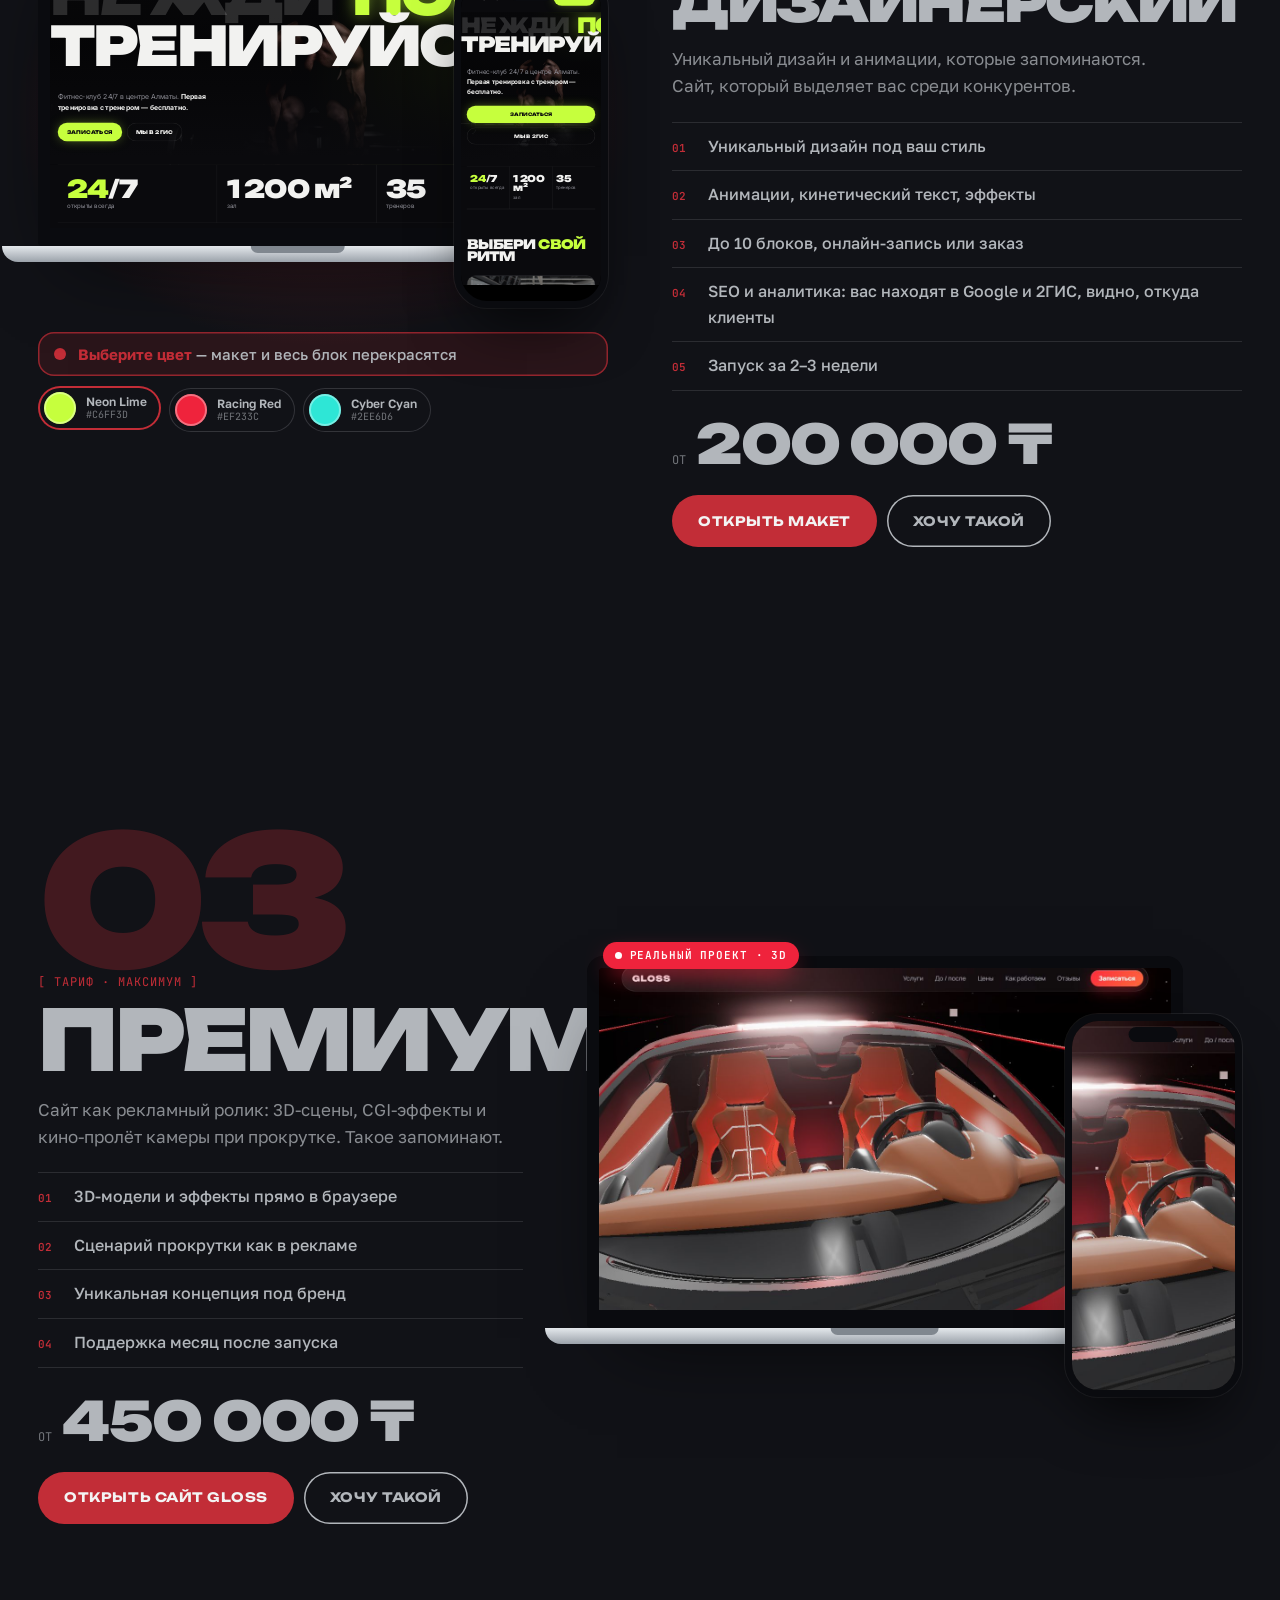
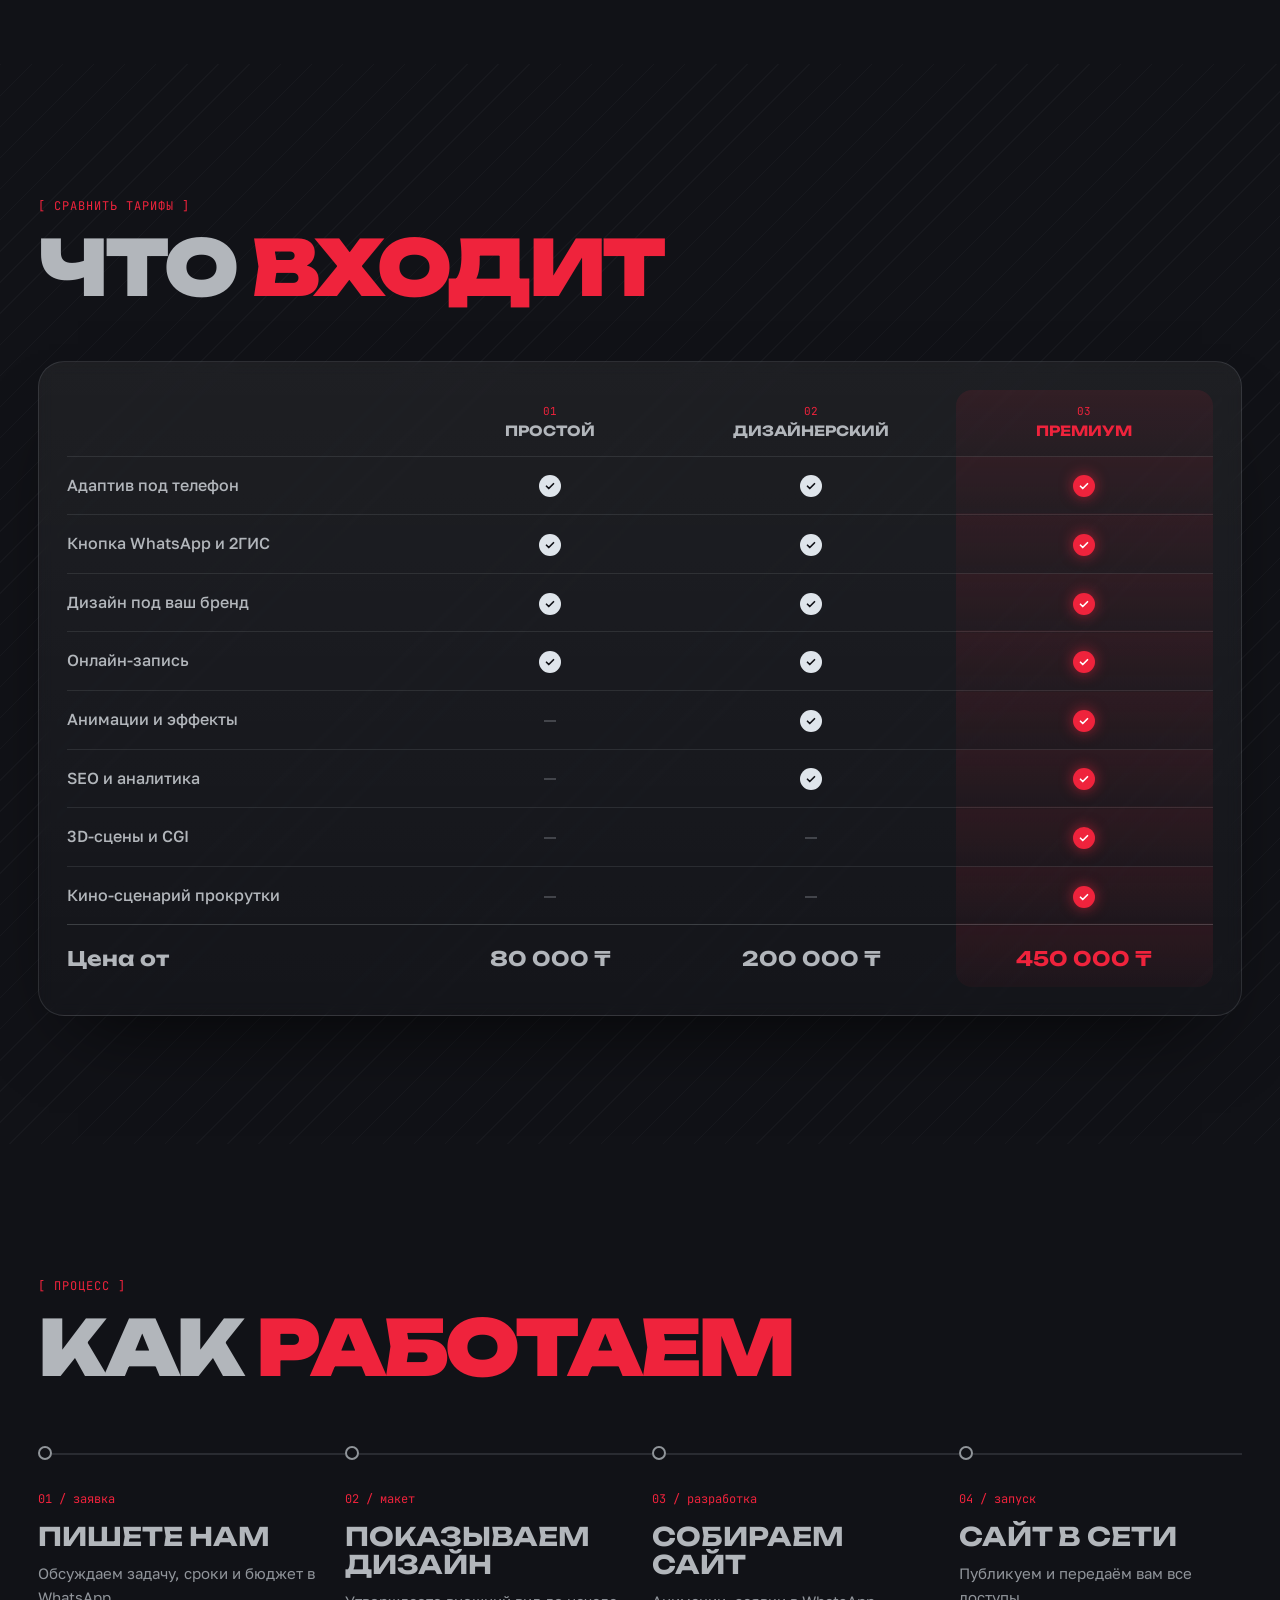
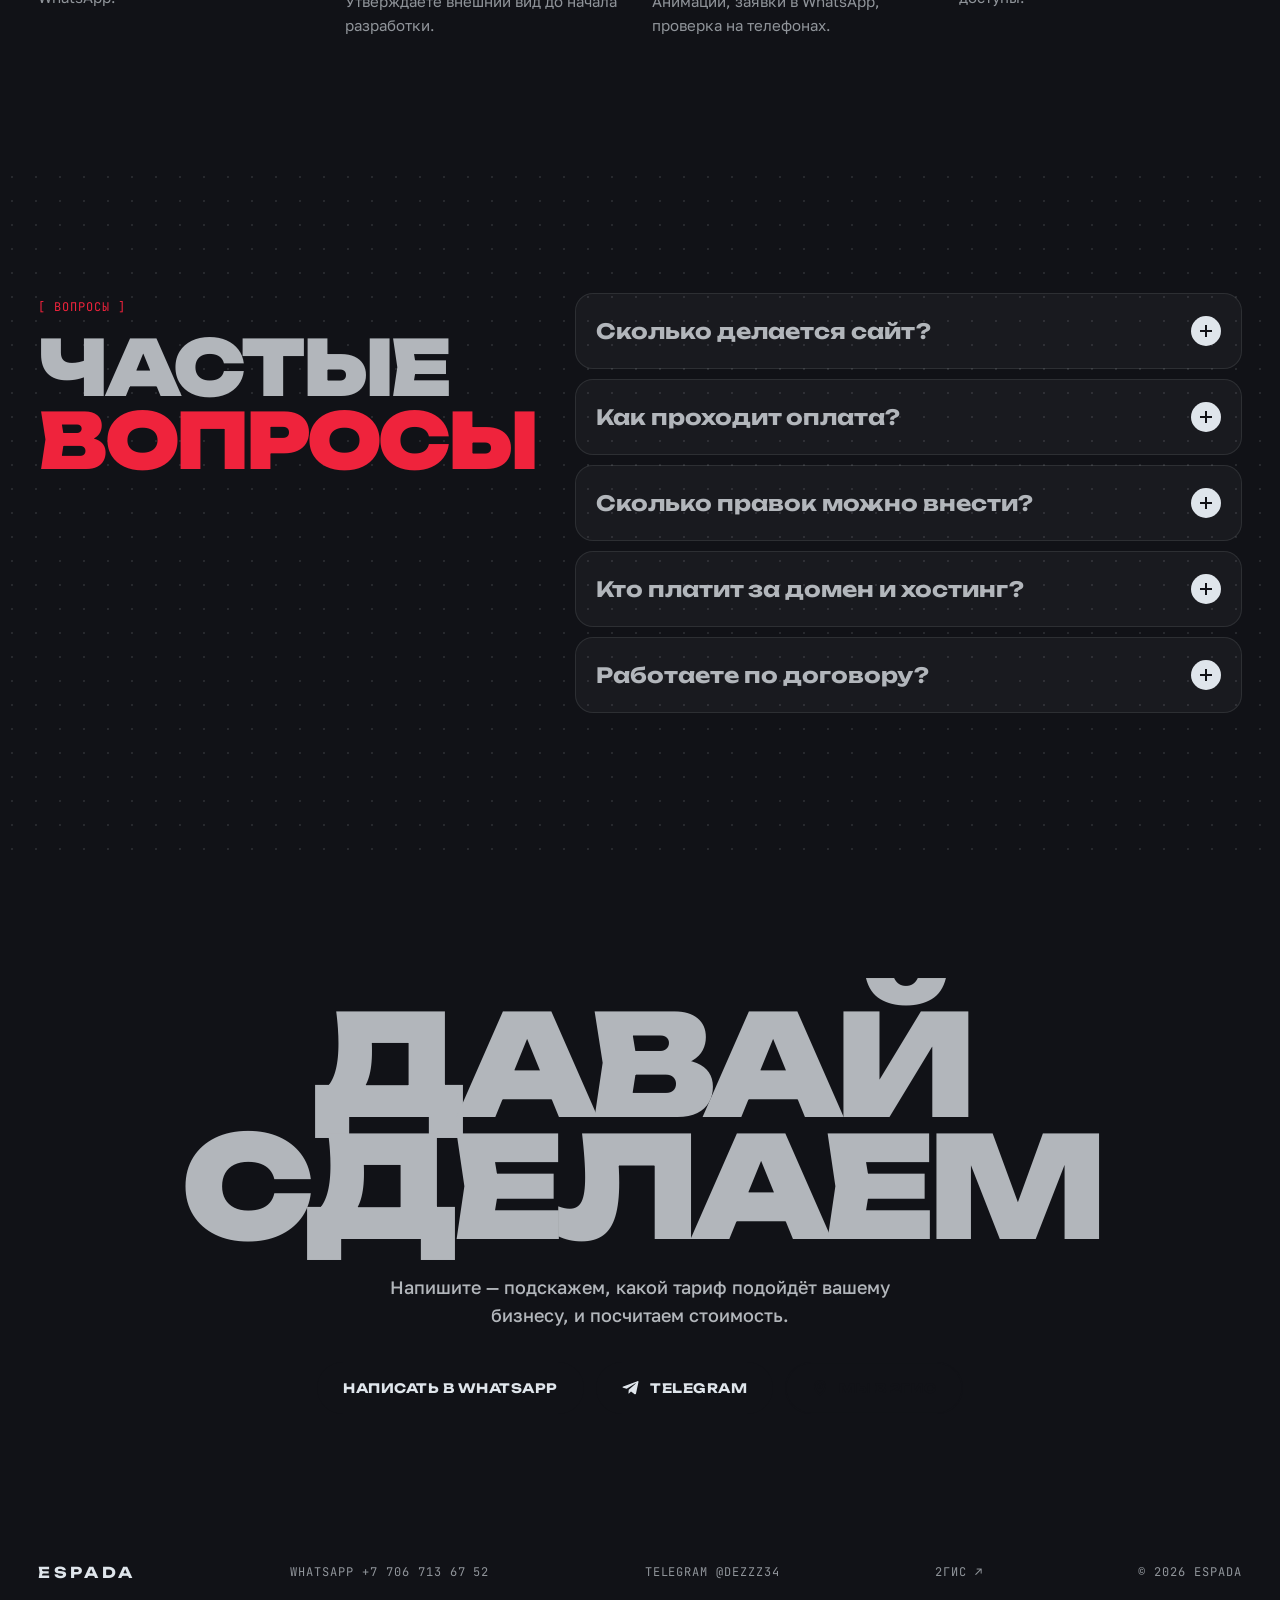
==== commit ec3b154d: "ESPADA: WhatsApp and Telegram contacts Co-Authored-By: Claude Opus 5.5 <noreply@anthropic.com>" ====
--- a/espada/index.html
+++ b/espada/index.html
@@ -70,6 +70,9 @@
 .btn-black::before{background:var(--white)}
 .btn-black:hover{color:var(--black)}
 .top .btn{min-height:44px;padding:0 18px;font-size:12px}
+.top-cta{display:flex;gap:8px;align-items:center}
+.top .btn-icon{width:44px;padding:0;color:var(--grey)}
+.top .btn-icon:hover{color:var(--black)}
 
 /* ── Первый экран ── */
 .hero{position:relative;height:100svh;min-height:640px;overflow:hidden;background:
@@ -436,9 +439,12 @@
     <svg viewBox="0 0 24 24" fill="none" stroke="currentColor" stroke-width="2" stroke-linecap="round"><path d="M4 20L18 6M15 4l5 5M6 15l3 3M3 21l2-2"/></svg>ESPADA
   </a>
   <nav class="nav" aria-label="Разделы"><a href="#t1">Тарифы</a><a href="#compare">Сравнить</a><a href="#how">Процесс</a><a href="#faq">Вопросы</a></nav>
+  <div class="top-cta">
+  <a class="btn btn-line btn-icon js-tg" href="#" target="_blank" rel="noopener" aria-label="Написать в Telegram"><svg viewBox="0 0 24 24" fill="currentColor"><path d="M21.9 4.3l-3.2 15.1c-.2 1.1-.9 1.3-1.8.8l-4.9-3.6-2.4 2.3c-.3.3-.5.5-1 .5l.4-5 9.1-8.2c.4-.4-.1-.6-.6-.2L6.3 13.1l-4.8-1.5c-1-.3-1.1-1 .2-1.5L20.5 2.9c.9-.3 1.7.2 1.4 1.4z"/></svg></a>
   <a class="btn btn-red js-wa" href="#" target="_blank" rel="noopener" aria-label="Написать в WhatsApp">
     <svg viewBox="0 0 24 24" fill="currentColor"><path d="M12 2a10 10 0 0 0-8.6 15.1L2 22l5-1.3A10 10 0 1 0 12 2zm5.3 14.2c-.2.6-1.3 1.2-1.8 1.2-.5.1-1 .2-3.3-.7-2.8-1.1-4.5-3.9-4.7-4.1-.1-.2-1.1-1.5-1.1-2.8 0-1.3.7-2 1-2.3.2-.3.5-.3.7-.3h.5c.2 0 .4 0 .6.5l.8 2c.1.2.1.4 0 .5l-.4.6-.4.4c-.1.2-.3.3-.1.6.2.3.8 1.3 1.7 2.1 1.2 1 2.1 1.3 2.4 1.5.3.1.5.1.6-.1l.9-1c.2-.3.4-.2.6-.1l2 .9c.3.1.5.2.5.3.1.2.1.7-.1 1.4z"/></svg><span>Написать</span>
   </a>
+  </div>
 </header>
 
 <div id="stage" aria-hidden="true"></div>
@@ -644,7 +650,7 @@
     <div class="wrap">
       <h2 class="rv">Давай<br>сделаем</h2>
       <p class="rv d1">Напишите — подскажем, какой тариф подойдёт вашему бизнесу, и посчитаем стоимость.</p>
-      <div class="final-cta rv d2"><a class="btn btn-black js-wa" href="#" target="_blank" rel="noopener">Написать в WhatsApp</a><a class="btn btn-line js-2gis" href="#" target="_blank" rel="noopener"><svg viewBox="0 0 24 24" fill="none" stroke="currentColor" stroke-width="2.2" stroke-linecap="round" stroke-linejoin="round"><path d="M12 21s-7-6.2-7-11.5a7 7 0 0 1 14 0C19 14.8 12 21 12 21z"/><circle cx="12" cy="9.5" r="2.5"/></svg>Мы в 2ГИС</a></div>
+      <div class="final-cta rv d2"><a class="btn btn-black js-wa" href="#" target="_blank" rel="noopener">Написать в WhatsApp</a><a class="btn btn-black js-tg" href="#" target="_blank" rel="noopener"><svg viewBox="0 0 24 24" fill="currentColor"><path d="M21.9 4.3l-3.2 15.1c-.2 1.1-.9 1.3-1.8.8l-4.9-3.6-2.4 2.3c-.3.3-.5.5-1 .5l.4-5 9.1-8.2c.4-.4-.1-.6-.6-.2L6.3 13.1l-4.8-1.5c-1-.3-1.1-1 .2-1.5L20.5 2.9c.9-.3 1.7.2 1.4 1.4z"/></svg>Telegram</a><a class="btn btn-line js-2gis" href="#" target="_blank" rel="noopener"><svg viewBox="0 0 24 24" fill="none" stroke="currentColor" stroke-width="2.2" stroke-linecap="round" stroke-linejoin="round"><path d="M12 21s-7-6.2-7-11.5a7 7 0 0 1 14 0C19 14.8 12 21 12 21z"/><circle cx="12" cy="9.5" r="2.5"/></svg>Мы в 2ГИС</a></div>
     </div>
   </section>
 </main>
@@ -653,6 +659,7 @@
   <div class="wrap">
     <span class="brand">ESPADA</span>
     <a class="mono js-wa js-wa-text" href="#" target="_blank" rel="noopener"></a>
+    <a class="mono js-tg js-tg-text" href="#" target="_blank" rel="noopener"></a>
     <a class="mono js-2gis" href="#" target="_blank" rel="noopener">2ГИС ↗</a>
     <span class="mono">© <span id="year"></span> ESPADA</span>
   </div>
@@ -675,7 +682,8 @@
 <script>
 /* ═══ Настройки: цены и номер WhatsApp меняются здесь ═══ */
 const CONFIG = {
-  whatsapp: "77055823688",                 // номер без «+»
+  whatsapp: "77067136752",                 // номер без «+»
+  telegram: "dezzz34",                     // ник в Telegram без «@»
   twogis: "https://2gis.kz/almaty",        // ссылка на карточку студии в 2ГИС
   prices: { simple: "80 000 ₸", designer: "200 000 ₸", premium: "450 000 ₸" }
 };
@@ -708,6 +716,8 @@
 document.querySelectorAll(".js-wa-text").forEach(a => a.textContent = "WhatsApp +" + CONFIG.whatsapp.replace(/^7(\d{3})(\d{3})(\d{2})(\d{2})$/, "7 $1 $2 $3 $4"));
 document.querySelectorAll(".js-price").forEach(el => el.textContent = CONFIG.prices[el.dataset.key] || "");
 document.querySelectorAll(".js-2gis").forEach(a => a.href = CONFIG.twogis);
+document.querySelectorAll(".js-tg").forEach(a => a.href = `https://t.me/${CONFIG.telegram}`);
+document.querySelectorAll(".js-tg-text").forEach(a => a.textContent = "Telegram @" + CONFIG.telegram);
 document.getElementById("year").textContent = new Date().getFullYear();
 
 
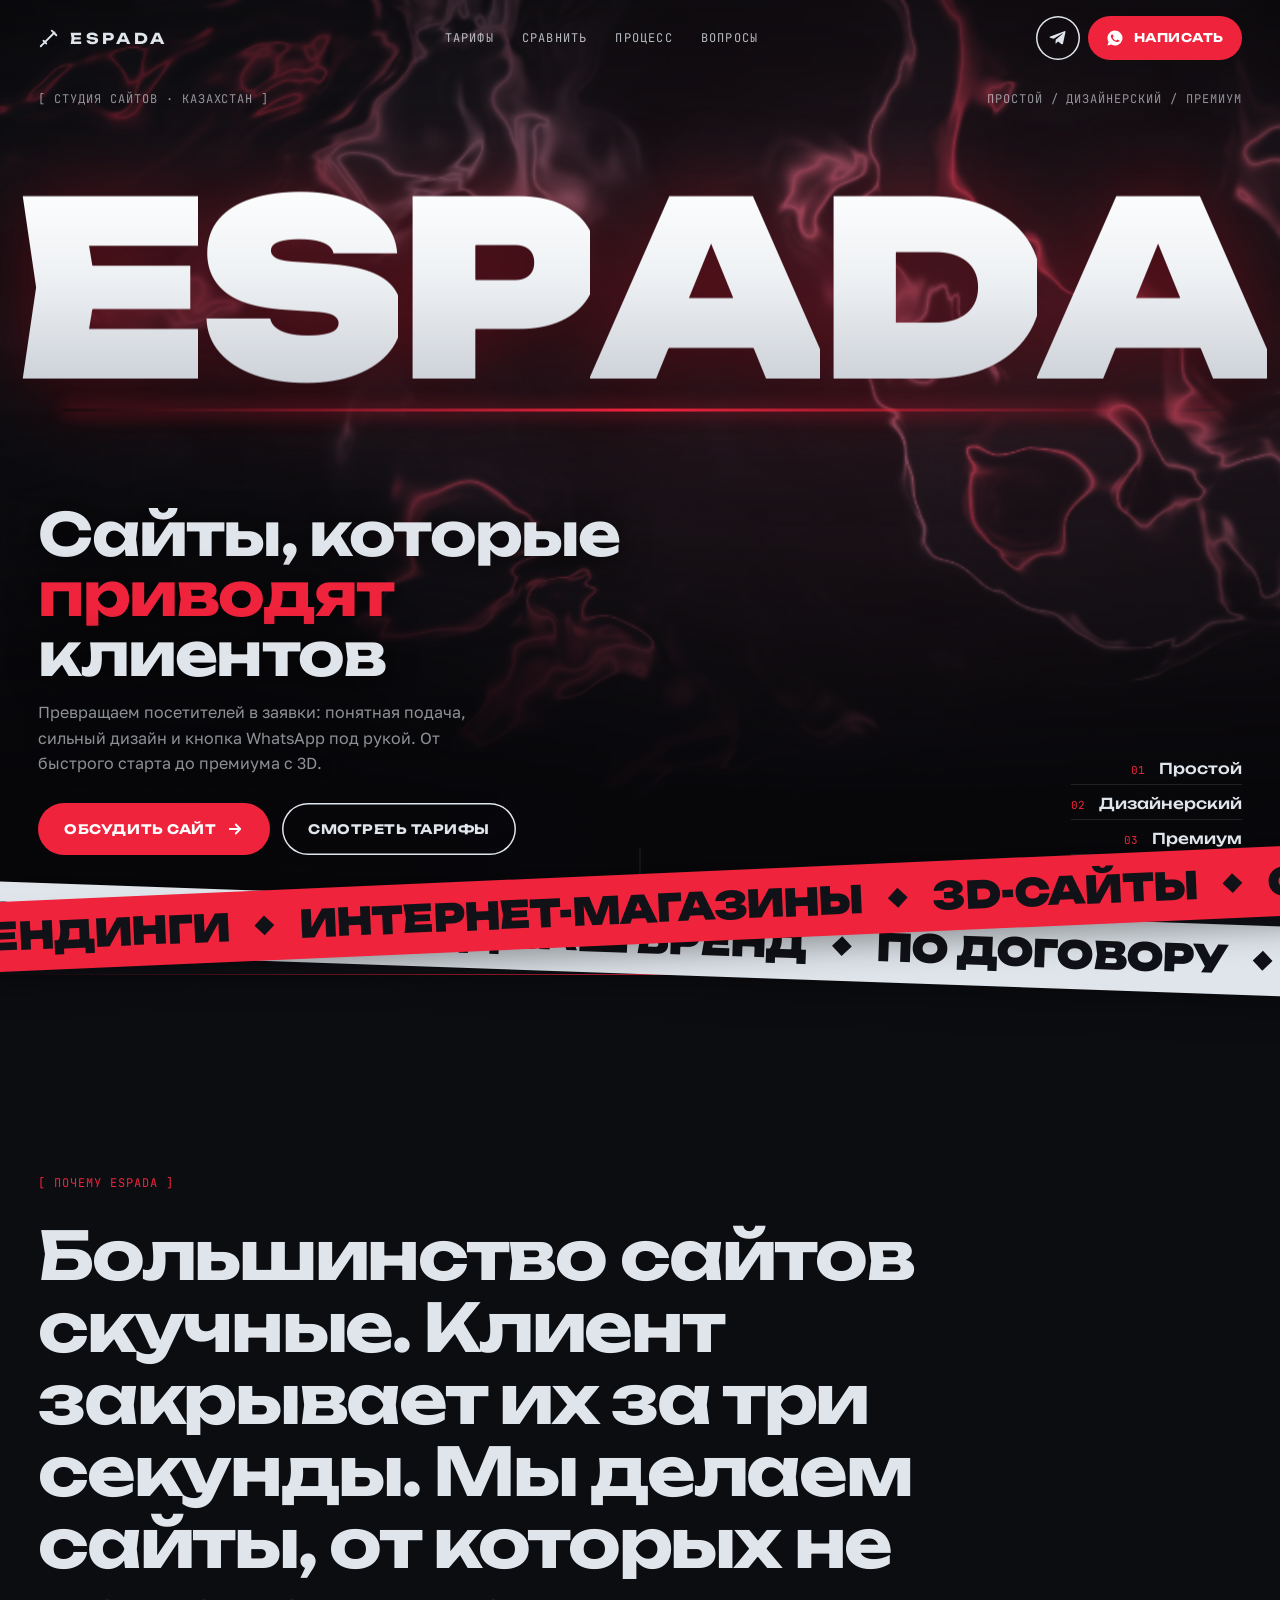
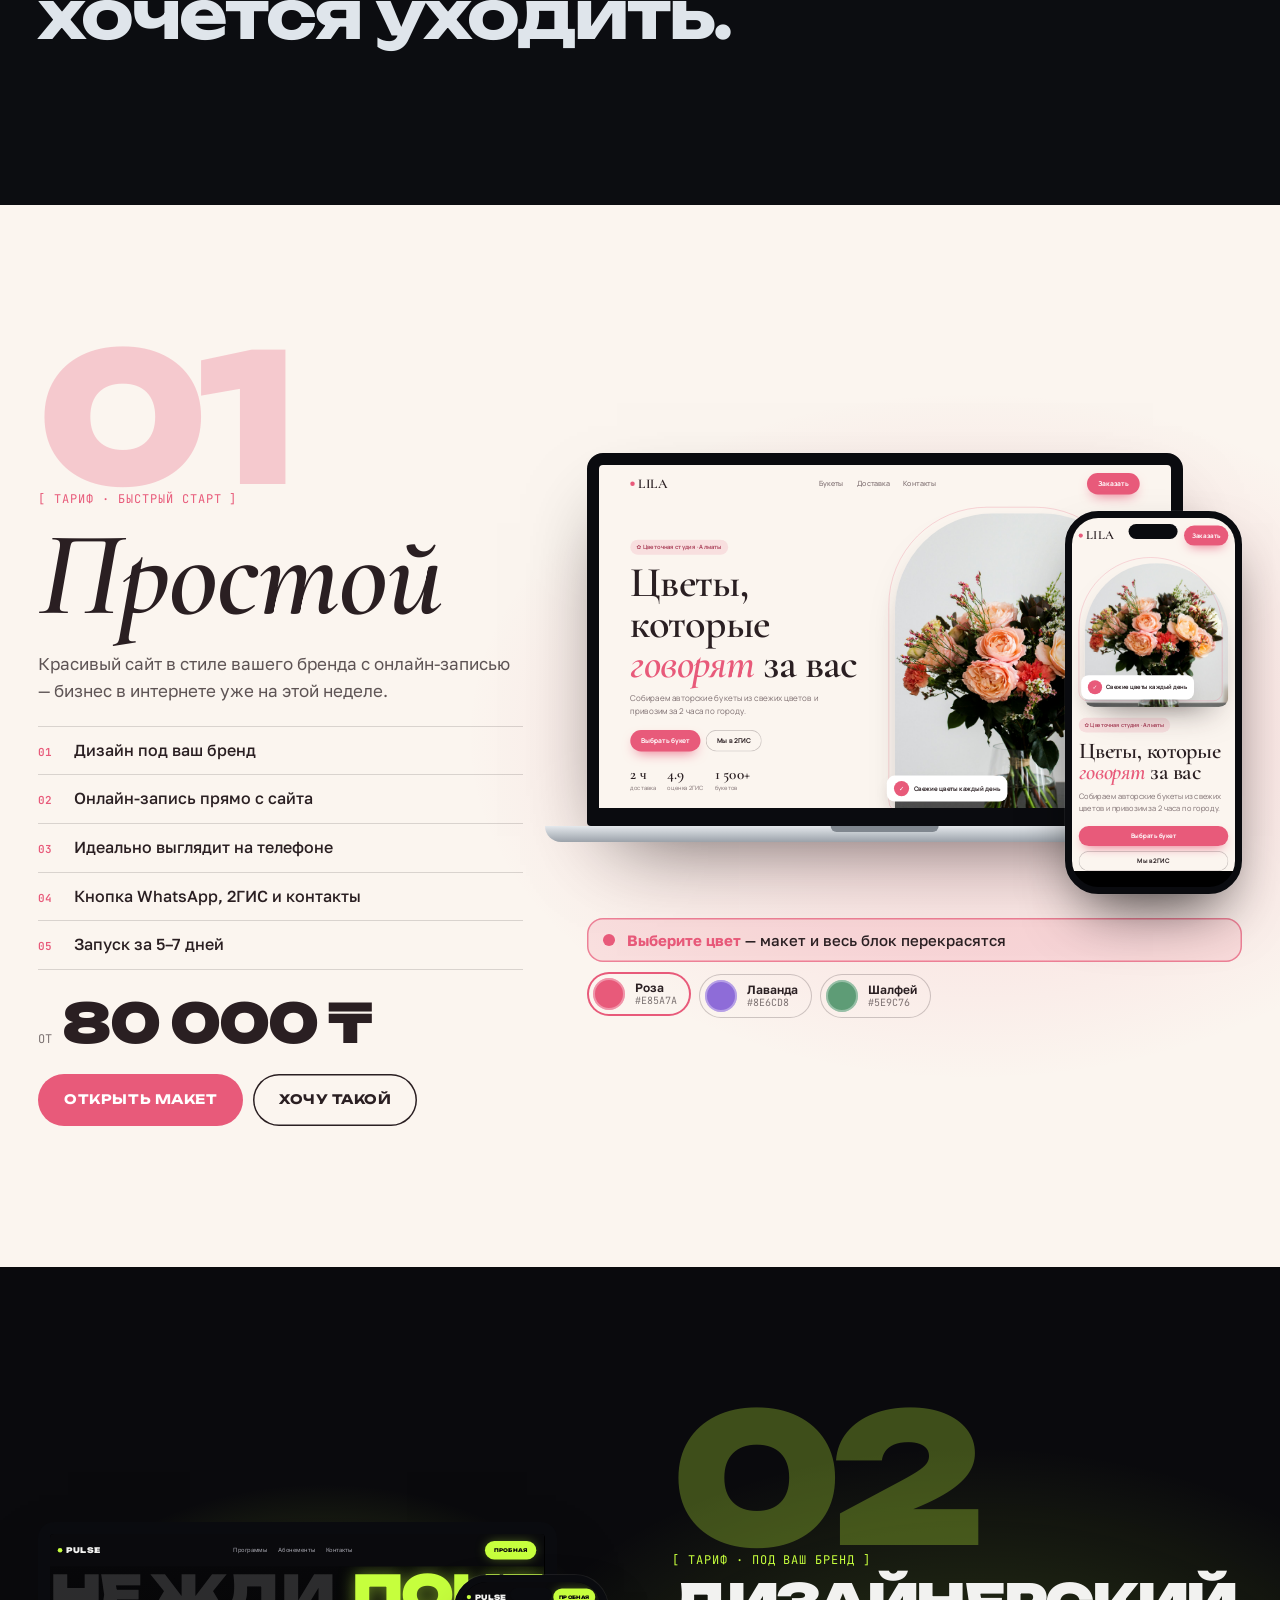
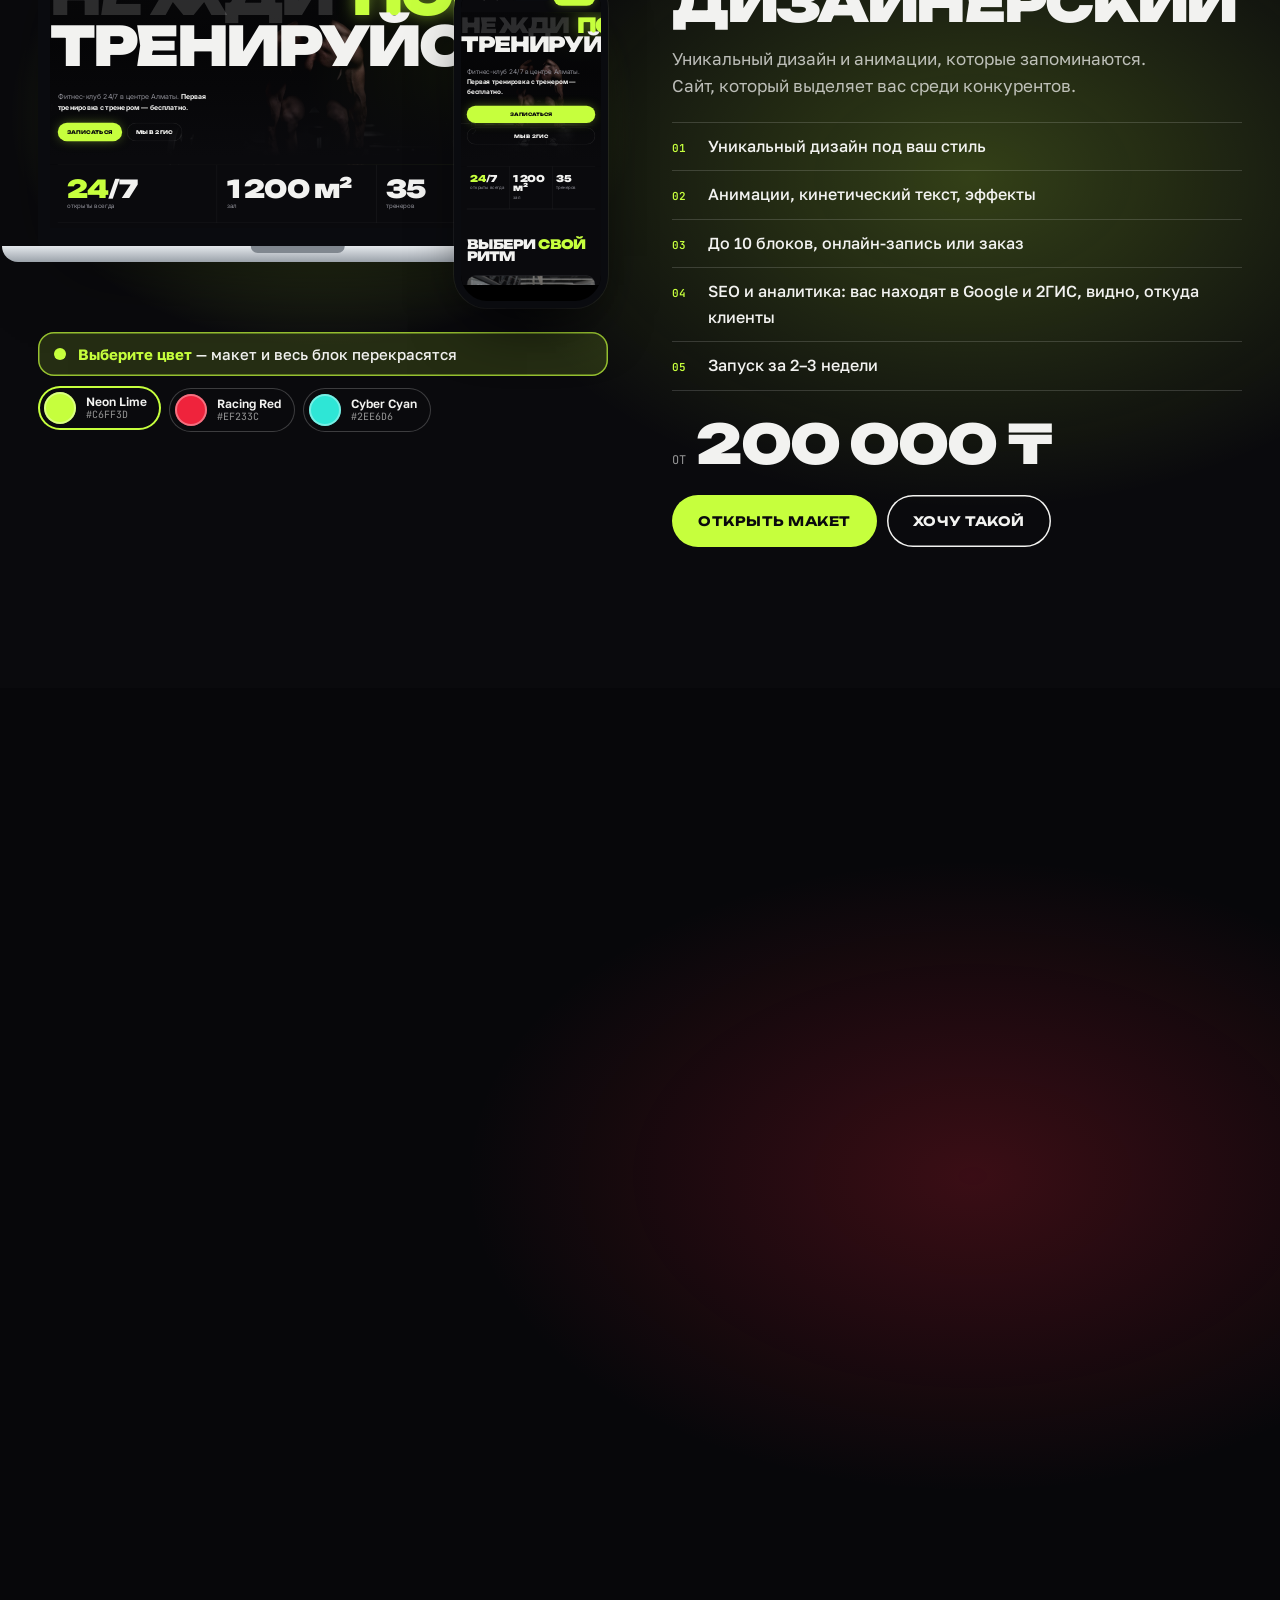
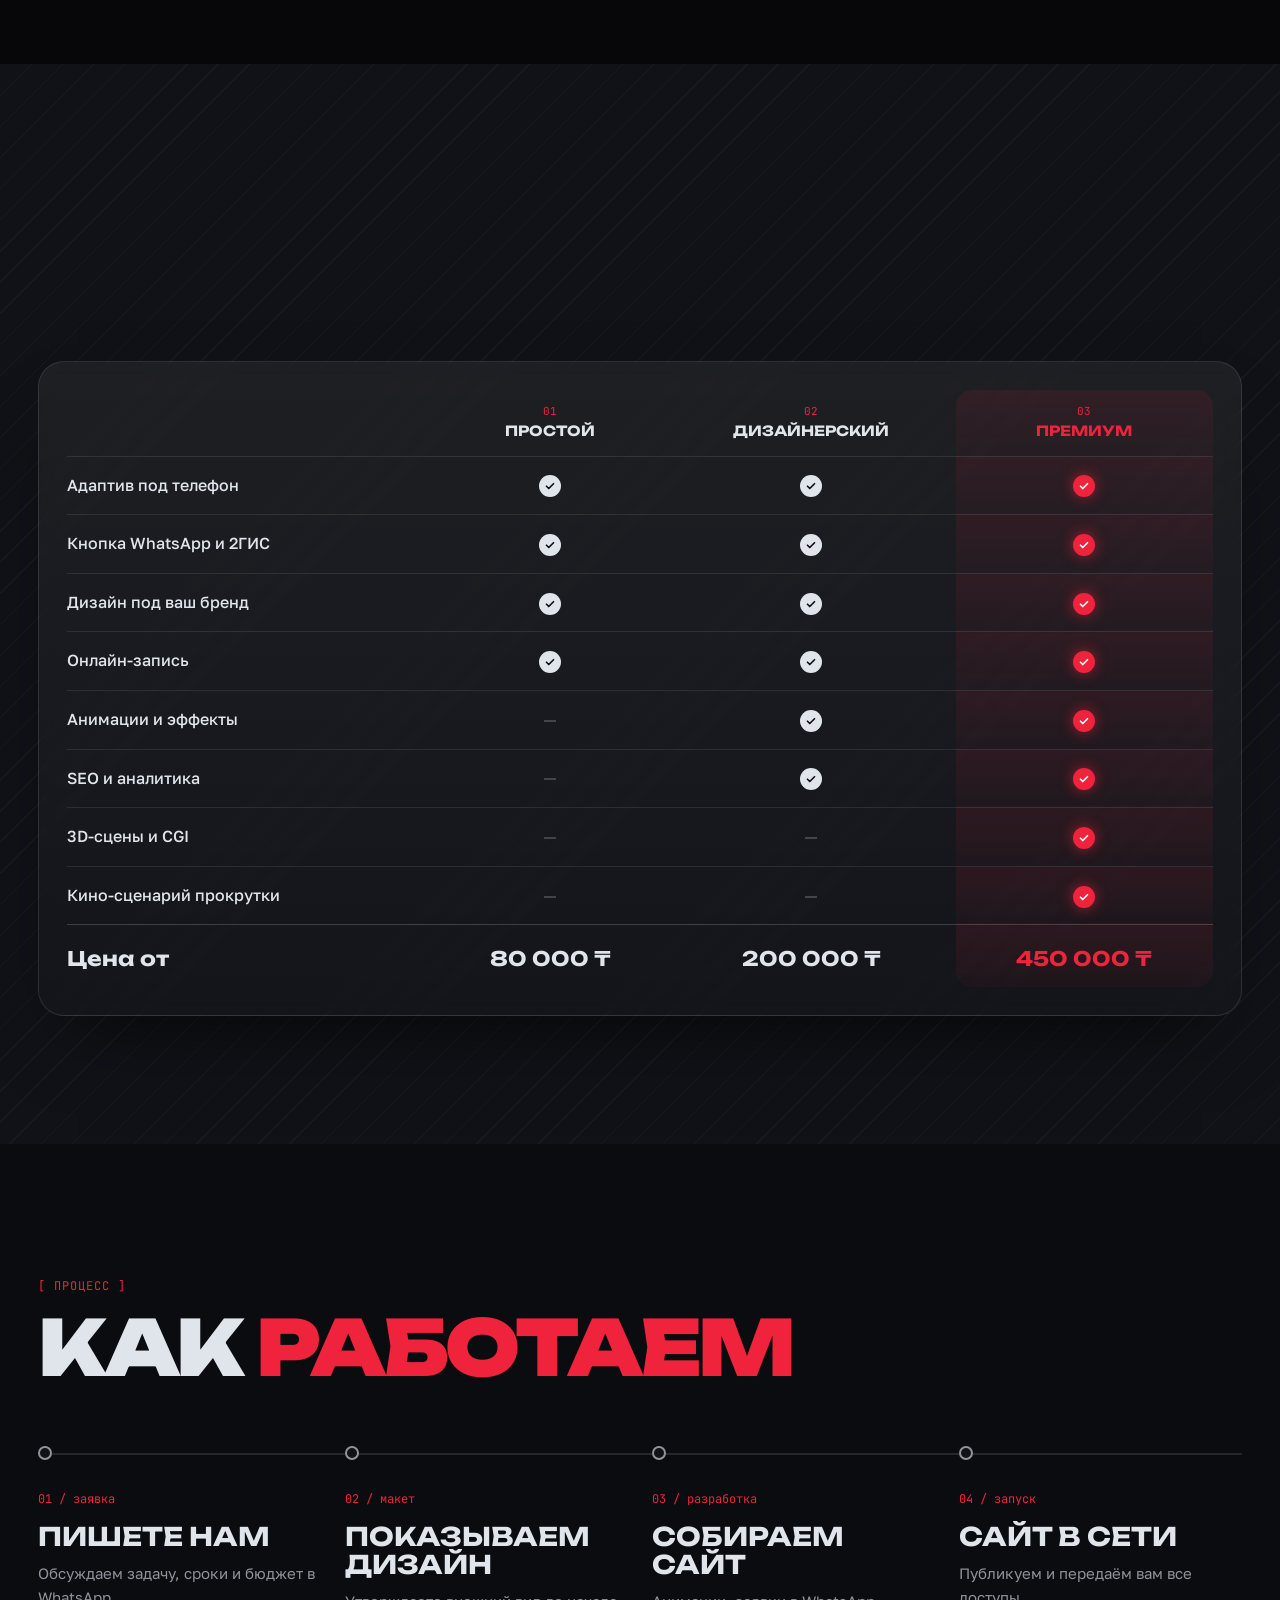
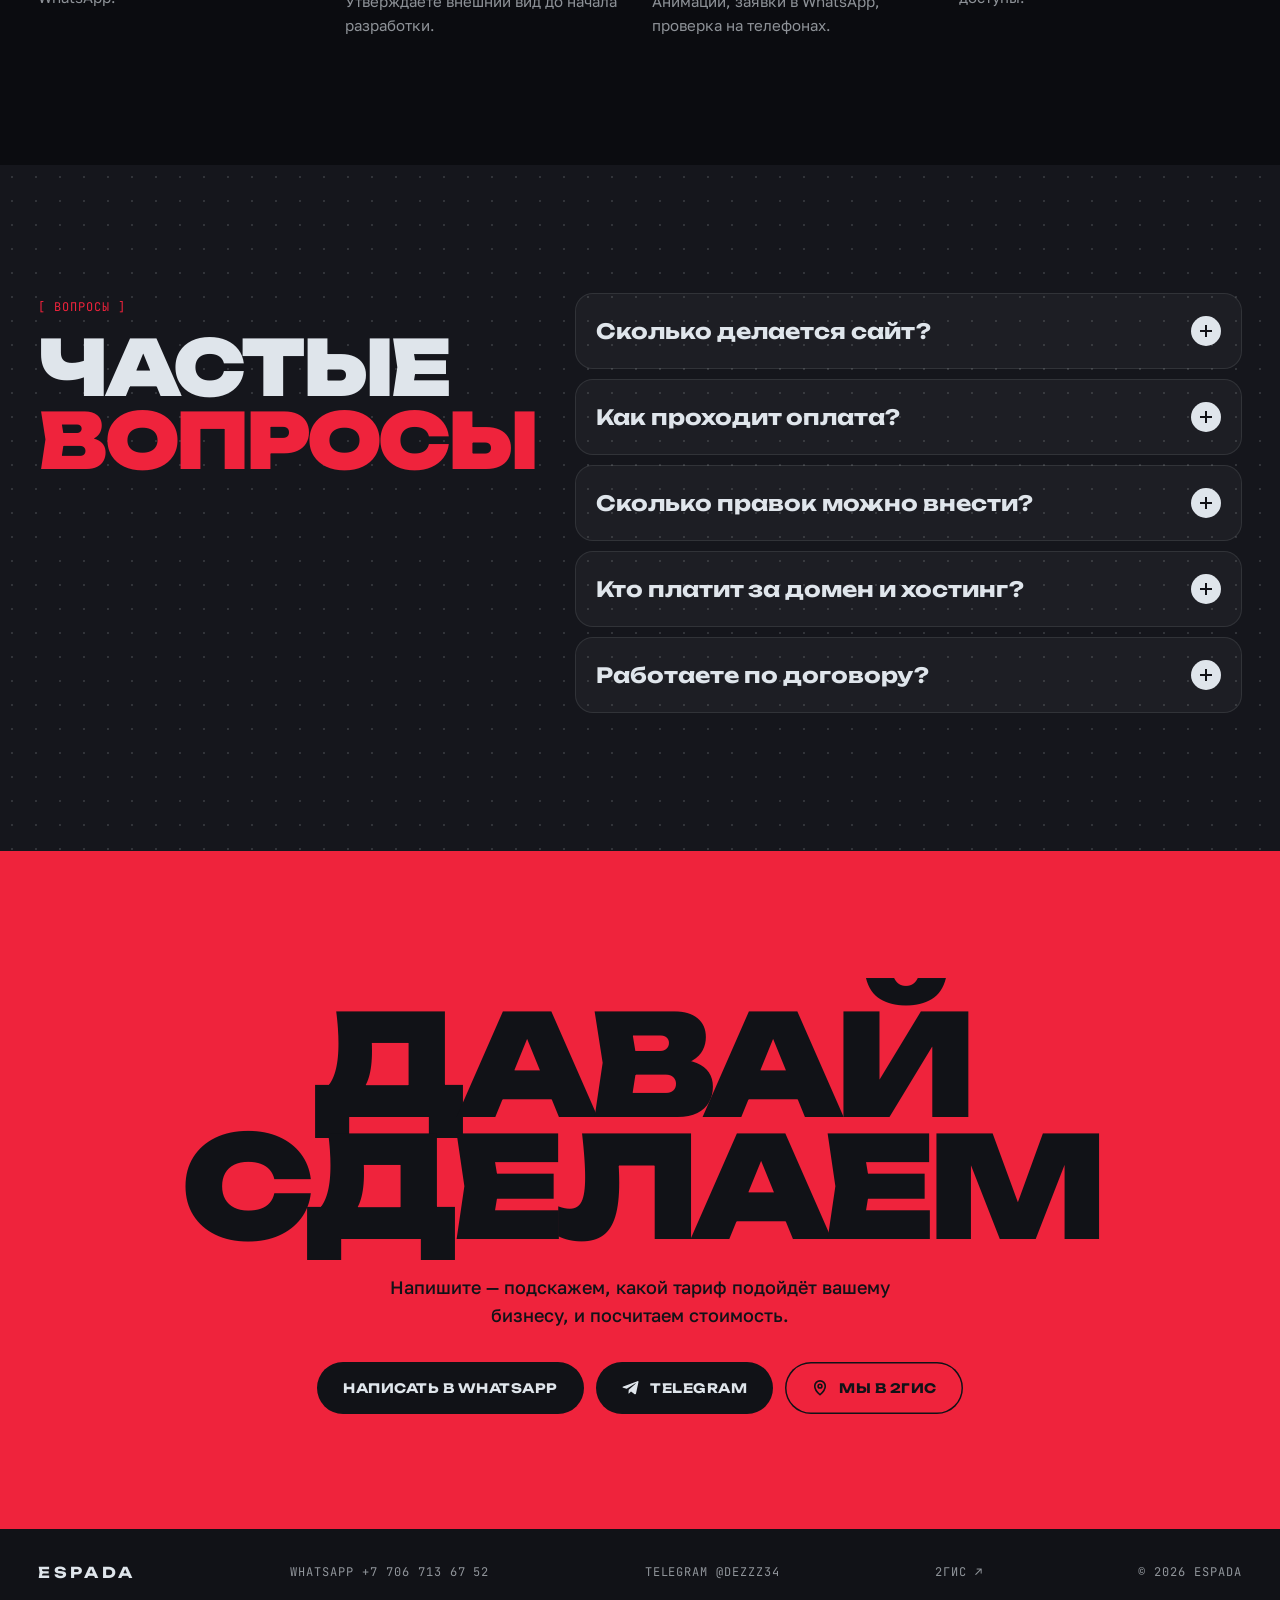
==== commit 80cbf6c6: "ESPADA: static section colors instead of scroll color blending Co-Authored-By: Claude Opus 5.5 <nore" ====
--- a/espada/index.html
+++ b/espada/index.html
@@ -304,16 +304,14 @@
 @property --pacc{syntax:"<color>";inherits:true;initial-value:#EF233C}
 @property --pon{syntax:"<color>";inherits:true;initial-value:#ffffff}
 body{background:transparent}
-#stage{position:fixed;inset:0;z-index:-1;pointer-events:none;background:
-  radial-gradient(55% 50% at 78% 38%,color-mix(in srgb,var(--pacc) 30%,transparent),transparent 72%),
-  radial-gradient(45% 45% at 8% 92%,color-mix(in srgb,var(--pacc) 16%,transparent),transparent 70%),var(--pbg)}
-
-.manifest,.tier,.tier.premium,.compare,.how,.faq,.final{background:none;color:var(--pink);animation:none}
+
+.manifest,.tier,.tier.premium,.compare,.how,.faq,.final{background:var(--pbg);color:var(--pink);animation:none}
+.tier,.tier.premium{background:radial-gradient(55% 45% at 76% 50%,color-mix(in srgb,var(--pacc) 22%,transparent),transparent 72%),var(--pbg);transition:--pacc .5s ease}
 .manifest::before{display:none}
 .manifest::after{background:linear-gradient(90deg,transparent,var(--pacc),transparent)}
 .manifest .w.r.on{color:var(--pacc)}
-.compare{background:repeating-linear-gradient(135deg,color-mix(in srgb,var(--pink) 4%,transparent) 0 1px,transparent 1px 22px)}
-.faq{background:radial-gradient(color-mix(in srgb,var(--pink) 14%,transparent) 1px,transparent 1.4px) 0 0/24px 24px}
+.compare{background:repeating-linear-gradient(135deg,color-mix(in srgb,var(--pink) 4%,transparent) 0 1px,transparent 1px 22px),var(--pbg)}
+.faq{background:radial-gradient(color-mix(in srgb,var(--pink) 14%,transparent) 1px,transparent 1.4px) 0 0/24px 24px,var(--pbg)}
 .tier .mono,.tier li b{color:var(--pacc)}
 .tier .big-n{color:var(--pacc)!important;opacity:.28!important}
 .tier .btn-red,.tier .btn-black{background:var(--pacc);color:var(--pon)}
@@ -447,7 +445,6 @@
   </div>
 </header>
 
-<div id="stage" aria-hidden="true"></div>
 <main>
   <!-- 1. Первый экран -->
   <section class="hero on-dark" id="top">
@@ -738,45 +735,12 @@
 new ResizeObserver(scaleFrames).observe(document.body);
 scaleFrames();
 
-/* Общий фон: цвета блоков плавно смешиваются по прокрутке */
-const heroTheme = "#07070a|#DFE5EB|#EF233C|#ffffff";
-const hex2rgb = h => [1, 3, 5].map(i => parseInt(h.slice(i, i + 2), 16));
-const parseTheme = str => str.split("|").map(hex2rgb);
-const mixC = (a, b, t) => a.map((v, i) => v + (b[i] - v) * t);
-const themed = [...document.querySelectorAll("[data-theme]")];
-const shown = parseTheme(heroTheme);           // что сейчас на экране (сглаженное)
-let goal = parseTheme(heroTheme);              // куда стремимся
-function themeGoal() {
-  const vh = innerHeight;
-  let cur = parseTheme(heroTheme);
-  for (const el of themed) {
-    const top = el.getBoundingClientRect().top;
-    const t = clamp01((vh * .85 - top) / (vh * .5));    // блок въезжает снизу → цвет перетекает
-    if (t <= 0) break;
-    const next = parseTheme(el.dataset.theme);
-    const e = t * t * (3 - 2 * t);
-    const ink = clamp01((t - .35) / .3);                 // текст переключается быстрее, чтобы всегда читался
-    cur = cur.map((c, i) => mixC(c, next[i], i === 1 ? ink * ink * (3 - 2 * ink) : e));
-  }
-  goal = cur;
+/* Цвета блоков: у каждого свой фон, без перекраски страницы при прокрутке */
+function paint(el) {
+  const [bg, ink, acc, on] = el.dataset.theme.split("|"), st = el.style;
+  st.setProperty("--pbg", bg); st.setProperty("--pink", ink); st.setProperty("--pacc", acc); st.setProperty("--pon", on);
 }
-const css = c => `rgb(${c.map(v => Math.round(v)).join(",")})`;
-let themeRaf = 0;
-function themeTick() {
-  let moving = false;
-  shown.forEach((c, i) => c.forEach((v, k) => {
-    const d = goal[i][k] - v;
-    if (Math.abs(d) > .4) { c[k] = v + d * (reduce ? 1 : .12); moving = true; } else c[k] = goal[i][k];
-  }));
-  const st = document.body.style;
-  st.setProperty("--pbg", css(shown[0])); st.setProperty("--pink", css(shown[1]));
-  st.setProperty("--pacc", css(shown[2])); st.setProperty("--pon", css(shown[3]));
-  themeRaf = moving ? requestAnimationFrame(themeTick) : 0;
-}
-function refreshTheme() { themeGoal(); if (!themeRaf) themeRaf = requestAnimationFrame(themeTick); }
-addEventListener("scroll", refreshTheme, { passive: true });
-addEventListener("resize", refreshTheme);
-refreshTheme();
+document.querySelectorAll("[data-theme]").forEach(paint);
 
 /* Мини-сайты засыпают, когда их не видно (меньше нагрузки при прокрутке) */
 const devIO = new IntersectionObserver(es => es.forEach(e => {
@@ -795,7 +759,7 @@
     open.href = `${open.dataset.page}?accent=${current}`;
     const hex = list.find(p => p.key === current).hex, t = tier.dataset.theme.split("|");
     t[2] = hex; tier.dataset.theme = t.join("|");
-    refreshTheme();
+    paint(tier);
   };
   list.forEach(p => {
     const b = document.createElement("button");
